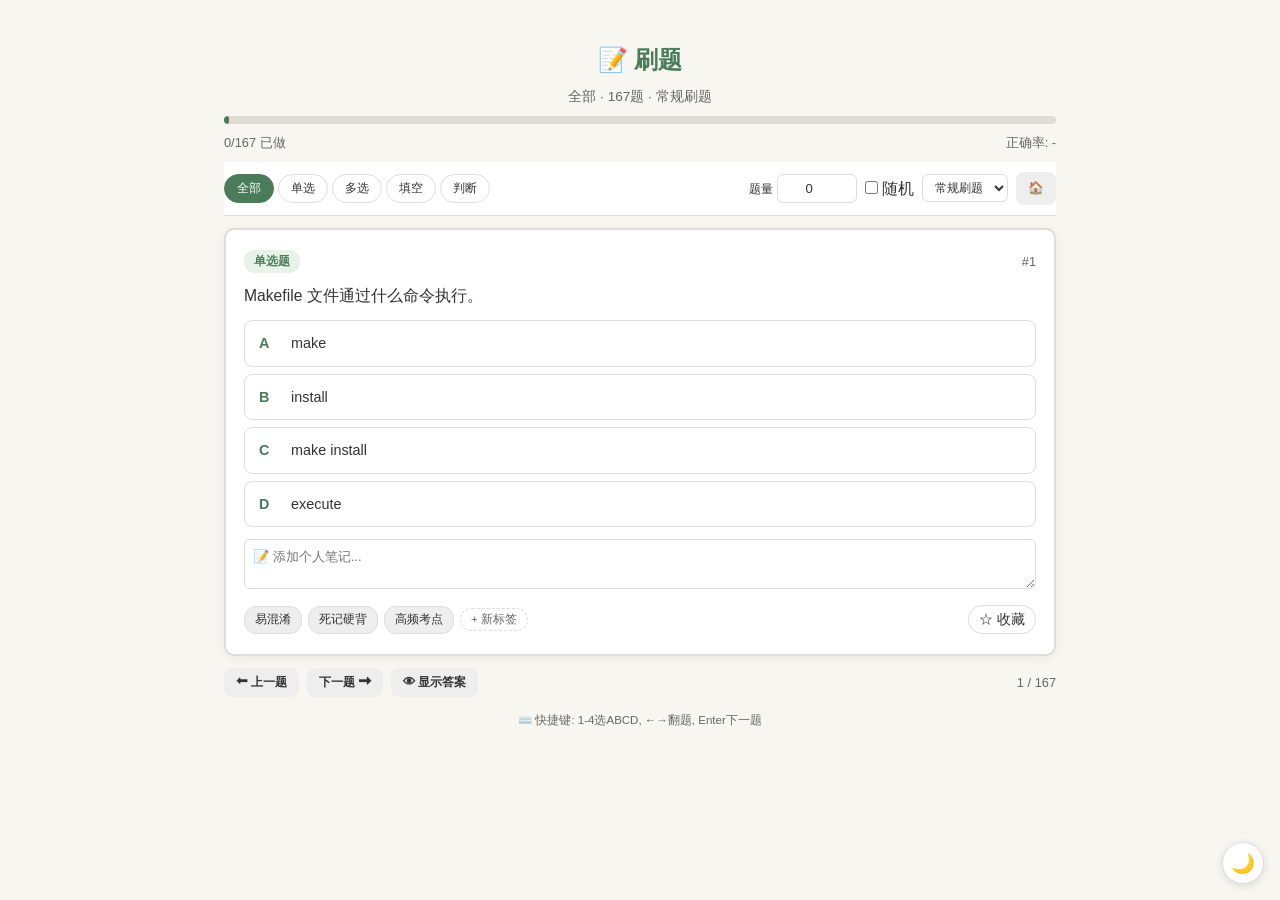
==== exam.html @ 5c4a4a1e "feat: 嵌入式应用开发刷题系统 - 167道题库全功能上线" ====
<!DOCTYPE html>
<html lang="zh-CN">
<head>
  <meta charset="UTF-8">
  <meta name="viewport" content="width=device-width, initial-scale=1.0">
  <title>刷题 - 嵌入式应用开发</title>
  <link rel="stylesheet" href="css/style.css">
</head>
<body>
  <div class="container">
    <header class="header" style="padding-bottom:8px;">
      <h1>📝 刷题</h1>
      <p class="subtitle" id="subtitle">加载中...</p>
    </header>
    <!-- 进度条 + 统计 -->
    <div class="progress-bar"><div class="fill" id="progFill" style="width:0%"></div></div>
    <div class="progress-text"><span id="progText">0/0</span><span id="progAcc">正确率: -</span></div>
    <!-- 工具栏 -->
    <div class="toolbar">
      <div class="filter-group" id="filterGroup">
        <button class="filter-btn active" data-type="all">全部</button>
        <button class="filter-btn" data-type="radio">单选</button>
        <button class="filter-btn" data-type="checkbox">多选</button>
        <button class="filter-btn" data-type="fill">填空</button>
        <button class="filter-btn" data-type="judge">判断</button>
      </div>
      <div class="tool-actions">
        <label style="font-size:.78rem;">题量 <input type="number" class="inline-input" id="customCount" value="0" min="0" max="167" onchange="setCustomCount()" title="0=全部"></label>
        <label class="toggle-label">
          <input type="checkbox" id="randomToggle" onchange="toggleRandom()"> 随机
        </label>
        <select id="modeSelect" onchange="switchMode(this.value)" style="padding:5px 8px;border:1px solid var(--border);border-radius:6px;background:var(--card);color:var(--text);font-size:.78rem;">
          <option value="normal">常规刷题</option>
          <option value="review">背题浏览</option>
          <option value="exam">模拟考试</option>
          <option value="wrong">错题训练</option>
        </select>
        <a href="index.html" class="btn btn-secondary btn-sm">🏠</a>
      </div>
    </div>
    <!-- 答题卡缩略图 -->
    <div class="sheet-grid" id="sheetGrid"></div>
    <!-- 题目卡片 -->
    <div class="q-card" id="qCard">
      <div class="q-header"><span class="q-badge" id="qBadge">单选题</span><span class="q-id" id="qId">#1</span></div>
      <div class="q-title" id="qTitle"></div>
      <div class="q-img-wrap"><img id="qImg" src="" alt="" style="display:none;"></div>
      <div id="qAnswerArea"></div>
      <!-- 解析区（常规/背题/错题模式） -->
      <div class="answer-box" id="answerBox" style="display:none;"></div>
      <!-- 笔记 + 标签 + 收藏 -->
      <div id="noteTagArea" style="display:none;">
        <div class="note-area"><textarea id="noteInput" placeholder="📝 添加个人笔记..." onblur="saveNote()"></textarea></div>
        <div class="tag-area" id="tagArea"></div>
      </div>
    </div>
    <!-- 导航 -->
    <div class="nav-row">
      <button class="btn btn-secondary btn-sm" onclick="prevQ()">⬅ 上一题</button>
      <button class="btn btn-secondary btn-sm" onclick="nextQ()">下一题 ➡</button>
      <button class="btn btn-secondary btn-sm" id="btnToggleAns" onclick="toggleAnswer()" style="display:none;">👁 显示答案</button>
      <button class="btn btn-danger btn-sm" id="btnFinishExam" onclick="finishExam()" style="display:none;">📊 交卷</button>
      <span class="nav-info" id="navInfo"></span>
    </div>
    <footer class="footer"><p>⌨️ 快捷键: 1-4选ABCD, ←→翻题, Enter下一题</p></footer>
  </div>
  <!-- 考试完成弹窗 -->
  <div class="modal-overlay" id="examResultModal" style="display:none;">
    <div class="modal-box"><h3>📊 考试完成</h3><p id="examResultText"></p><div class="modal-actions">
      <button class="btn btn-secondary btn-sm" onclick="closeExamResult()">关闭</button>
      <a href="report.html" class="btn btn-primary btn-sm" id="btnGoReport">查看详细报告</a></div></div>
  </div>
  <script src="js/question.js"></script>
  <script src="js/storage.js"></script>
  <script src="js/common.js"></script>
  <script src="js/hotkey.js"></script>
  <script src="js/darkmode.js"></script>
  <script>
    Storage.init(); DarkMode.init(); Hotkey.init();
    // === State ===
    let qIndex = 0, qList = [], filterType = 'all', randomMode = false;
    let currentMode = 'normal', showAnswer = false, examFinished = false;
    let examStartTime = 0, examResults = null;
    let userAnswers = {}; // 模拟考试临时答案
    // === URL Params ===
    (function() {
      const p = new URLSearchParams(location.search);
      if (p.get('type')) filterType = p.get('type');
      if (p.get('random') === '1') randomMode = true;
      if (p.get('mode')) currentMode = p.get('mode');
      document.getElementById('modeSelect').value = currentMode;
      document.getElementById('randomToggle').checked = randomMode;
      // 恢复筛选按钮
      document.querySelectorAll('.filter-btn').forEach(b => b.classList.toggle('active', b.dataset.type === filterType));
      // 恢复进度
      const saved = Storage.getProgress();
      if (saved.filterType === filterType && saved.mode === currentMode && saved.index !== undefined && saved.index < 167) {
        qIndex = saved.index;
      }
    })();
    function buildList() {
      let list = App.filterQuestions(filterType);
      if (randomMode) list = App.shuffle(list);
      const cnt = parseInt(document.getElementById('customCount').value) || 0;
      if (cnt > 0 && cnt < list.length) list = list.slice(0, cnt);
      qList = list;
      if (qIndex >= qList.length) qIndex = 0;
      if (currentMode === 'wrong') {
        const wids = Storage.getWrongList();
        qList = wids.map(id => questionList.find(q => q.id === id)).filter(Boolean);
        if (randomMode) qList = App.shuffle(qList);
        if (qList.length === 0) qList = [];
      }
    }
    // === Render ===
    function render() {
      if (qList.length === 0) {
        document.getElementById('qCard').innerHTML = '<div class="empty"><div class="empty-icon">📭</div><p>暂无题目</p></div>';
        return;
      }
      const q = qList[qIndex];
      document.getElementById('subtitle').textContent = App.getTypeName(filterType) + ' · ' + qList.length + '题 · ' + (currentMode === 'exam' ? '模拟考试' : currentMode === 'review' ? '背题浏览' : currentMode === 'wrong' ? '错题训练' : '常规刷题');
      document.getElementById('qBadge').textContent = App.getTypeName(q.type);
      document.getElementById('qId').textContent = '#' + q.id;
      document.getElementById('qTitle').textContent = q.title;
      App.setImageSrc(document.getElementById('qImg'), q.img);
      renderAnswerArea(q);
      renderAnswerBox(q);
      renderNoteTag(q);
      updateHighlight(q);
      document.getElementById('navInfo').textContent = (qIndex + 1) + ' / ' + qList.length;
      document.getElementById('progFill').style.width = ((qIndex + 1) / qList.length * 100) + '%';
      updateStats();
      renderSheet();
      // 保存进度
      Storage.saveProgress({ filterType, mode: currentMode, index: qIndex, random: randomMode });
      // 模式UI调整
      document.getElementById('btnToggleAns').style.display = currentMode === 'review' ? 'inline-block' : (currentMode === 'normal' || currentMode === 'wrong' ? 'inline-block' : 'none');
      document.getElementById('btnFinishExam').style.display = currentMode === 'exam' ? 'inline-block' : 'none';
      document.getElementById('noteTagArea').style.display = (currentMode === 'normal' || currentMode === 'review' || currentMode === 'wrong') ? 'block' : 'none';
      // 背题/错题模式默认显示答案
      if (currentMode === 'review') { showAnswer = true; document.getElementById('btnToggleAns').textContent = '🙈 隐藏答案'; }
      if (currentMode === 'exam') showAnswer = false;
      if (currentMode === 'wrong' && !showAnswer) document.getElementById('btnToggleAns').textContent = '👁 显示答案';
    }
    function renderAnswerArea(q) {
      const area = document.getElementById('qAnswerArea');
      const userAns = currentMode === 'exam' ? (userAnswers[q.id] || '') : (Storage.getAnswer(q.id) || '');
      area.innerHTML = '';
      switch (q.type) {
        case 'radio':
          let rHTML = '<ul class="options-list">';
          const rl = ['A','B','C','D'];
          q.options.forEach((o,i) => { rHTML += `<li class="opt-item${userAns===rl[i]?' selected':''}" data-opt="${rl[i]}" onclick="selOpt(this,'${rl[i]}')"><span class="opt-letter">${rl[i]}</span><span class="opt-text">${o}</span></li>`; });
          area.innerHTML = rHTML + '</ul>'; break;
        case 'checkbox':
          const sel = userAns ? userAns.split(',').map(s=>s.trim()) : [];
          let cHTML = '<ul class="options-list">';
          const cl = ['A','B','C','D'];
          q.options.forEach((o,i) => { cHTML += `<li class="opt-item${sel.includes(cl[i])?' selected':''}" data-opt="${cl[i]}" onclick="selChk(this,'${cl[i]}')"><span class="opt-letter">${cl[i]}</span><span class="opt-text">${o}</span></li>`; });
          area.innerHTML = cHTML + '</ul>'; break;
        case 'fill':
          area.innerHTML = `<div class="fill-area"><textarea id="fillInput" onblur="saveFill()" placeholder="请输入答案（多空用、或,分隔）">${userAns||''}</textarea><div class="fill-hint">💡 多空答案请用顿号（、）或逗号（,）分隔</div></div>`; break;
        case 'judge':
          area.innerHTML = `<div class="judge-actions">
            <button class="judge-btn${userAns==='A'?' sel-right':''}" onclick="selJudge('A')">✅ 对（A）</button>
            <button class="judge-btn${userAns==='B'?' sel-wrong':''}" onclick="selJudge('B')">❌ 错（B）</button></div>`; break;
      }
    }
    function renderAnswerBox(q) {
      const box = document.getElementById('answerBox');
      if (!showAnswer && currentMode !== 'review') { box.style.display = 'none'; return; }
      box.style.display = 'block';
      const userAns = currentMode === 'exam' ? (userAnswers[q.id] || '') : (Storage.getAnswer(q.id) || '');
      const correct = userAns ? Storage.checkCorrect(q.id, userAns) : false;
      box.innerHTML = `<span class="ref">✅ 参考答案：${App.formatAnswer(q)}</span>` +
        (userAns ? `<br><span class="user">你的答案：${userAns} ${correct ? '✅' : '❌'}</span>` : '<br><span class="user">未作答</span>');
    }
    function renderNoteTag(q) {
      document.getElementById('noteInput').value = q.note || '';
      const ta = document.getElementById('tagArea');
      const allTags = Storage.getTags();
      ta.innerHTML = '';
      allTags.forEach(t => {
        const active = q.tags && q.tags.includes(t);
        ta.innerHTML += `<span class="tag${active?' active':''}" onclick="toggleTag('${t.replace(/'/g,"\\'")}')">${t}</span>`;
      });
      ta.innerHTML += `<button class="tag-add-btn" onclick="addCustomTag()">+ 新标签</button>`;
      ta.innerHTML += `<button class="collect-btn${q.collect?' active':''}" onclick="toggleCollect()" style="margin-left:auto;">${q.collect?'⭐ 已收藏':'☆ 收藏'}</button>`;
    }
    function updateHighlight(q) {
      const card = document.getElementById('qCard');
      card.classList.remove('correct', 'wrong');
      if (!showAnswer && currentMode !== 'review') return;
      const userAns = currentMode === 'exam' ? (userAnswers[q.id] || '') : (Storage.getAnswer(q.id) || '');
      if (!userAns) return;
      const correct = Storage.checkCorrect(q.id, userAns);
      card.classList.add(correct ? 'correct' : 'wrong');
      // highlight options
      if (q.type === 'radio' || q.type === 'checkbox') {
        const refSet = new Set(q.answer.split(',').map(s=>s.trim().toUpperCase()).filter(Boolean));
        const userSet = new Set(userAns.split(',').map(s=>s.trim().toUpperCase()).filter(Boolean));
        document.querySelectorAll('.opt-item').forEach(el => {
          el.classList.remove('correct-opt', 'wrong-opt');
          const o = el.dataset.opt && el.dataset.opt.toUpperCase();
          if (refSet.has(o)) el.classList.add('correct-opt');
          if (userSet.has(o) && !refSet.has(o)) el.classList.add('wrong-opt');
        });
      }
    }
    function updateStats() {
      let done = 0, corr = 0, total = qList.length;
      qList.forEach(q => {
        const a = currentMode === 'exam' ? (userAnswers[q.id] || '') : Storage.getAnswer(q.id);
        if (a) { done++; if (Storage.checkCorrect(q.id, a)) corr++; }
      });
      document.getElementById('progText').textContent = done + '/' + total + ' 已做';
      document.getElementById('progAcc').textContent = '正确率: ' + (done > 0 ? ((corr/done)*100).toFixed(1)+'%' : '-');
    }
    function renderSheet() {
      const grid = document.getElementById('sheetGrid');
      if (qList.length > 100) { grid.style.display = 'none'; return; }
      grid.style.display = 'flex';
      grid.innerHTML = '';
      qList.forEach((q, i) => {
        let cls = 'sheet-item';
        const a = currentMode === 'exam' ? (userAnswers[q.id] || '') : Storage.getAnswer(q.id);
        if (a) cls += Storage.checkCorrect(q.id, a) ? ' done-correct' : ' done-wrong';
        if (i === qIndex) cls += ' current';
        grid.innerHTML += `<div class="${cls}" onclick="jumpTo(${i})">${i+1}</div>`;
      });
    }
    // === Actions ===
    function saveAnswerLocal(val) {
      const q = qList[qIndex];
      if (currentMode === 'exam') {
        userAnswers[q.id] = val;
      } else {
        const correct = Storage.submitAnswer(q.id, val);
        if (currentMode === 'normal' && correct) showAnswer = true;
        if (currentMode === 'normal') showAnswer = true;
        if (currentMode === 'wrong') showAnswer = true;
      }
      if (showAnswer || currentMode === 'review' || currentMode === 'wrong') render();
      else { updateStats(); renderSheet(); }
    }
    window.selOpt = function(el, opt) {
      document.querySelectorAll('.opt-item').forEach(e => e.classList.remove('selected'));
      el.classList.add('selected');
      saveAnswerLocal(opt);
    };
    window.selChk = function(el, opt) {
      el.classList.toggle('selected');
      const sels = [];
      document.querySelectorAll('.opt-item.selected').forEach(e => sels.push(e.dataset.opt));
      saveAnswerLocal(sels.join(','));
    };
    window.saveFill = function() {
      const v = document.getElementById('fillInput').value.trim();
      if (v) saveAnswerLocal(v);
    };
    window.selJudge = function(opt) { saveAnswerLocal(opt); };
    window.prevQ = function() { if (qIndex > 0) { qIndex--; render(); } };
    window.nextQ = function() { if (qIndex < qList.length - 1) { qIndex++; render(); } };
    window.jumpTo = function(i) { qIndex = i; render(); };
    window.toggleAnswer = function() {
      showAnswer = !showAnswer;
      document.getElementById('btnToggleAns').textContent = showAnswer ? '🙈 隐藏答案' : '👁 显示答案';
      render();
    };
    window.saveNote = function() {
      const q = qList[qIndex];
      const v = document.getElementById('noteInput').value.trim();
      q.note = v;
    };
    window.toggleTag = function(tag) {
      const q = qList[qIndex];
      if (!q.tags) q.tags = [];
      const idx = q.tags.indexOf(tag);
      if (idx >= 0) q.tags.splice(idx, 1);
      else q.tags.push(tag);
      renderNoteTag(q);
    };
    window.addCustomTag = function() {
      const tag = prompt('输入新标签名称：');
      if (tag && tag.trim()) { Storage.addTag(tag.trim()); render(); }
    };
    window.toggleCollect = function() {
      const q = qList[qIndex];
      q.collect = !q.collect;
      renderNoteTag(q);
    };
    // === Mode switch ===
    window.switchMode = function(m) {
      currentMode = m;
      showAnswer = (m === 'review');
      userAnswers = {};
      examFinished = false;
      document.getElementById('btnToggleAns').textContent = '👁 显示答案';
      buildList();
      if (m === 'exam') { examStartTime = Date.now(); }
      render();
    };
    window.toggleRandom = function() {
      randomMode = document.getElementById('randomToggle').checked;
      buildList(); render();
    };
    window.setCustomCount = function() { buildList(); render(); };
    // === Filter ===
    document.querySelectorAll('.filter-btn').forEach(btn => {
      btn.addEventListener('click', function() {
        filterType = this.dataset.type;
        document.querySelectorAll('.filter-btn').forEach(b => b.classList.remove('active'));
        this.classList.add('active');
        buildList(); render();
      });
    });
    // === Exam finish ===
    window.finishExam = function() {
      if (!confirm('确定交卷吗？交卷后将无法修改答案。')) return;
      examFinished = true;
      const elapsed = Math.round((Date.now() - examStartTime) / 1000);
      let total = qList.length, correct = 0, wrong = 0;
      qList.forEach(q => {
        const ua = userAnswers[q.id] || '';
        if (Storage.checkCorrect(q.id, ua)) { correct++; Storage.submitAnswer(q.id, ua); }
        else { wrong++; if (ua) Storage.submitAnswer(q.id, ua); }
      });
      const acc = total > 0 ? ((correct/total)*100).toFixed(1) : '0';
      Storage.addSessionStat(acc);
      // 存储报告数据
      const reportData = { total, correct, wrong, accuracy: acc, elapsed, date: new Date().toISOString(), qIds: qList.map(q => q.id), answers: userAnswers, mode: 'exam', filterType };
      localStorage.setItem('eq_last_report', JSON.stringify(reportData));
      document.getElementById('examResultText').innerHTML = `总题数：${total}<br>正确：${correct} | 错误：${wrong}<br>正确率：${acc}%<br>耗时：${Math.floor(elapsed/60)}分${elapsed%60}秒`;
      document.getElementById('examResultModal').style.display = 'flex';
    };
    window.closeExamResult = function() { document.getElementById('examResultModal').style.display = 'none'; };
    // === Hotkey ===
    Hotkey.registerExam({
      selectOption(opt) {
        const q = qList[qIndex];
        if (q.type === 'radio') { document.querySelectorAll('.opt-item').forEach(e => e.classList.remove('selected')); const el = document.querySelector(`.opt-item[data-opt="${opt}"]`); if (el) { el.classList.add('selected'); saveAnswerLocal(opt); } }
        else if (q.type === 'checkbox') { const el = document.querySelector(`.opt-item[data-opt="${opt}"]`); if (el) { el.classList.toggle('selected'); const sels = []; document.querySelectorAll('.opt-item.selected').forEach(e => sels.push(e.dataset.opt)); saveAnswerLocal(sels.join(',')); } }
        else if (q.type === 'judge') saveAnswerLocal(opt);
      },
      prev() { window.prevQ(); },
      next() { window.nextQ(); }
    });
    // === Init ===
    buildList();
    if (currentMode === 'exam') examStartTime = Date.now();
    if (currentMode === 'review') showAnswer = true;
    render();
  </script>
</body>
</html>
---- css/style.css ----
/* ============================================
   嵌入式应用开发刷题系统 - 完整样式表
   浅色主题 + 深色主题 + 响应式
   ============================================ */
:root {
  --bg: #f8f6f1; --card: #ffffff; --text: #333333; --text2: #666666;
  --primary: #4a7c59; --primary-light: #e8f2e9; --primary-dark: #3a6647;
  --success: #2d6a4f; --success-bg: #d8f3dc; --success-border: #95d5b2;
  --danger: #c1292e; --danger-bg: #ffe5e5; --danger-border: #f5a3a3;
  --warn: #e09f3e; --warn-bg: #fff3cd; --border: #ddd; --shadow: 0 2px 12px rgba(0,0,0,0.06);
  --radius: 10px; --font: 'Segoe UI','PingFang SC','Microsoft YaHei',sans-serif;
  --mono: 'Cascadia Code','Consolas',monospace; --max-w: 860px;
  --toolbar-bg: #fff; --btn-bg: #eee; --btn-hover: #ddd;
}
body.dark {
  --bg: #1a1a2e; --card: #252547; --text: #e0e0e0; --text2: #999;
  --primary: #6abf8a; --primary-light: #1e3a2f; --primary-dark: #5aaf7a;
  --success: #52b788; --success-bg: #1b3a2b; --success-border: #2d6a4f;
  --danger: #f87171; --danger-bg: #3b1e1e; --danger-border: #7f1d1d;
  --warn: #fbbf24; --warn-bg: #3b2e0a; --border: #3a3a5c; --shadow: 0 2px 12px rgba(0,0,0,0.3);
  --toolbar-bg: #252547; --btn-bg: #333355; --btn-hover: #444466;
}
*,*::before,*::after{box-sizing:border-box;margin:0;padding:0}
html{font-size:16px;scroll-behavior:smooth}
body{font-family:var(--font);background:var(--bg);color:var(--text);line-height:1.7;min-height:100vh;transition:background .3s,color .3s}
.container{max-width:var(--max-w);margin:0 auto;padding:16px 14px 40px}
.header{text-align:center;padding:24px 12px 16px}
.header h1{font-size:1.5rem;font-weight:700;color:var(--primary);margin-bottom:4px}
.subtitle{font-size:.85rem;color:var(--text2)}
.card{background:var(--card);border:1px solid var(--border);border-radius:var(--radius);box-shadow:var(--shadow);padding:20px 18px;margin-bottom:14px;transition:background .3s,border-color .3s}
.card h2,.card h3{font-size:1.05rem;margin-bottom:10px;color:var(--primary);border-left:3px solid var(--primary);padding-left:10px}
.btn{display:inline-block;padding:9px 18px;border:none;border-radius:8px;font-size:.88rem;font-weight:600;cursor:pointer;text-decoration:none;text-align:center;transition:all .15s;font-family:var(--font)}
.btn-primary{background:var(--primary);color:#fff}.btn-primary:hover{opacity:.85}
.btn-secondary{background:var(--btn-bg);color:var(--text)}.btn-secondary:hover{background:var(--btn-hover)}
.btn-danger{background:var(--danger);color:#fff}.btn-danger:hover{opacity:.85}
.btn-success{background:var(--success);color:#fff}.btn-success:hover{opacity:.85}
.btn-sm{padding:6px 12px;font-size:.78rem}.btn-block{display:block;width:100%}
.btn-group{display:flex;flex-wrap:wrap;gap:8px}
/* Stats grid */
.stat-grid{display:grid;grid-template-columns:repeat(auto-fit,minmax(90px,1fr));gap:10px;margin-bottom:12px}
.stat-item{text-align:center;padding:12px 6px;background:var(--primary-light);border-radius:var(--radius)}
.stat-num{font-size:1.4rem;font-weight:700;color:var(--primary)}
.stat-label{font-size:.72rem;color:var(--text2);margin-top:2px}
/* Type cards */
.type-grid{display:grid;grid-template-columns:repeat(auto-fit,minmax(130px,1fr));gap:10px}
.type-card{display:block;background:var(--card);border:1px solid var(--border);border-radius:var(--radius);padding:16px 12px;text-align:center;text-decoration:none;color:var(--text);transition:transform .15s,box-shadow .15s}
.type-card:hover{transform:translateY(-2px);box-shadow:0 4px 16px rgba(0,0,0,.1)}
.type-icon{font-size:1.8rem;margin-bottom:4px}
.type-name{font-weight:600;font-size:.9rem}.type-count{font-size:.72rem;color:var(--text2)}
.type-progress{height:5px;background:#e0dcd3;border-radius:3px;overflow:hidden;margin-top:6px}
.type-progress .fill-bar{height:100%;background:var(--primary);border-radius:3px;transition:width .3s}
/* Toolbar */
.toolbar{display:flex;flex-wrap:wrap;gap:8px;align-items:center;padding:10px 0;border-bottom:1px solid var(--border);margin-bottom:12px;background:var(--toolbar-bg);position:sticky;top:0;z-index:100}
.filter-group{display:flex;gap:4px;flex-wrap:wrap}
.filter-btn{padding:5px 12px;border:1px solid var(--border);border-radius:18px;background:var(--card);font-size:.78rem;cursor:pointer;white-space:nowrap;color:var(--text);transition:all .15s}
.filter-btn.active{background:var(--primary);color:#fff;border-color:var(--primary)}
.tool-actions{margin-left:auto;display:flex;gap:8px;align-items:center;flex-wrap:wrap}
/* Progress bar */
.progress-bar{width:100%;height:8px;background:#e0dcd3;border-radius:4px;overflow:hidden;margin-bottom:8px}
.progress-bar .fill{height:100%;background:var(--primary);border-radius:4px;transition:width .3s}
.progress-text{font-size:.8rem;color:var(--text2);margin-bottom:8px;display:flex;justify-content:space-between}
/* Question card */
.q-card{background:var(--card);border:2px solid var(--border);border-radius:var(--radius);box-shadow:var(--shadow);padding:20px 18px;margin-bottom:12px;min-height:180px;transition:border-color .2s}
.q-card.correct{border-color:var(--success);background:var(--success-bg)}
.q-card.wrong{border-color:var(--danger);background:var(--danger-bg)}
.q-header{display:flex;justify-content:space-between;align-items:center;margin-bottom:10px}
.q-badge{font-size:.72rem;background:var(--primary-light);color:var(--primary);padding:2px 10px;border-radius:10px;font-weight:600}
.q-id{font-size:.8rem;color:var(--text2)}
.q-title{font-size:.98rem;font-weight:500;margin-bottom:10px;line-height:1.7;word-break:break-word}
.q-img-wrap{text-align:center;margin-bottom:10px}
.q-img-wrap img{max-width:100%;max-height:350px;border-radius:6px;border:1px solid var(--border)}
/* Options */
.options-list{list-style:none;display:flex;flex-direction:column;gap:7px;margin-bottom:12px}
.opt-item{display:flex;align-items:flex-start;gap:10px;padding:10px 14px;border:1px solid var(--border);border-radius:8px;cursor:pointer;transition:all .15s;background:var(--card)}
.opt-item:hover{background:var(--btn-bg)}
.opt-item.selected{background:var(--primary-light);border-color:var(--primary)}
.opt-item.correct-opt{background:var(--success-bg);border-color:var(--success)}
.opt-item.wrong-opt{background:var(--danger-bg);border-color:var(--danger)}
.opt-letter{font-weight:700;min-width:22px;color:var(--primary);font-size:.9rem}
.opt-text{flex:1;word-break:break-word;font-size:.9rem}
/* Fill */
.fill-area textarea{width:100%;min-height:72px;padding:10px;border:1px solid var(--border);border-radius:8px;font-family:var(--font);font-size:.9rem;resize:vertical;background:var(--card);color:var(--text)}
.fill-area textarea:focus{outline:none;border-color:var(--primary)}
.fill-hint{font-size:.72rem;color:var(--text2);margin-top:3px}
/* Judge */
.judge-actions{display:flex;gap:10px;margin-bottom:12px}
.judge-btn{flex:1;padding:11px;border:2px solid var(--border);border-radius:8px;font-size:.95rem;font-weight:600;cursor:pointer;background:var(--card);color:var(--text);transition:all .15s}
.judge-btn:hover{background:var(--btn-bg)}
.judge-btn.sel-right{border-color:var(--success);background:var(--success-bg);color:var(--success)}
.judge-btn.sel-wrong{border-color:var(--danger);background:var(--danger-bg);color:var(--danger)}
/* Answer reveal */
.answer-box{margin-top:10px;padding:12px 14px;background:var(--primary-light);border-radius:8px;border-left:3px solid var(--primary);font-size:.85rem}
.answer-box .ref{font-weight:600;color:var(--primary)}
.answer-box .user{color:var(--text2)}
/* Note & Tags */
.note-area{margin-top:10px}
.note-area textarea{width:100%;min-height:50px;padding:8px;border:1px solid var(--border);border-radius:6px;font-size:.82rem;resize:vertical;background:var(--card);color:var(--text);font-family:var(--font)}
.note-area textarea:focus{outline:none;border-color:var(--primary)}
.tag-area{display:flex;flex-wrap:wrap;gap:6px;margin-top:8px;align-items:center}
.tag{display:inline-block;padding:3px 10px;border-radius:12px;font-size:.72rem;cursor:pointer;border:1px solid var(--border);background:var(--btn-bg);color:var(--text);transition:all .15s}
.tag.active{background:var(--primary);color:#fff;border-color:var(--primary)}
.tag-add-btn{padding:3px 10px;font-size:.72rem;border:1px dashed var(--border);border-radius:12px;cursor:pointer;background:none;color:var(--text2)}
.collect-btn{font-size:.88rem;cursor:pointer;padding:4px 10px;border:1px solid var(--border);border-radius:14px;background:var(--card);color:var(--text);transition:all .15s}
.collect-btn.active{background:var(--warn-bg);border-color:var(--warn);color:var(--warn)}
/* Answer sheet grid */
.sheet-grid{display:flex;flex-wrap:wrap;gap:4px;margin-bottom:10px}
.sheet-item{width:32px;height:32px;display:flex;align-items:center;justify-content:center;border-radius:6px;font-size:.7rem;font-weight:600;cursor:pointer;border:1px solid var(--border);transition:all .15s;color:var(--text);background:var(--card)}
.sheet-item:hover{transform:scale(1.1)}
.sheet-item.done-correct{background:var(--success-bg);border-color:var(--success);color:var(--success)}
.sheet-item.done-wrong{background:var(--danger-bg);border-color:var(--danger);color:var(--danger)}
.sheet-item.current{border-width:2px;border-color:var(--primary);box-shadow:0 0 0 2px var(--primary-light)}
/* Modal */
.modal-overlay{position:fixed;top:0;left:0;right:0;bottom:0;background:rgba(0,0,0,.4);z-index:999;display:flex;align-items:center;justify-content:center}
.modal-box{background:var(--card);border-radius:var(--radius);padding:24px;max-width:420px;width:90%;box-shadow:0 8px 30px rgba(0,0,0,.2);color:var(--text)}
.modal-box h3{margin-bottom:12px;border:none;padding:0;font-size:1.1rem}
.modal-box p{margin-bottom:14px;font-size:.88rem;color:var(--text2)}
.modal-actions{display:flex;gap:10px;justify-content:flex-end}
/* Toggle switch */
.toggle-sw{position:relative;display:inline-block;width:44px;height:24px}
.toggle-sw input{opacity:0;width:0;height:0}
.toggle-slider{position:absolute;cursor:pointer;top:0;left:0;right:0;bottom:0;background:#ccc;border-radius:24px;transition:.3s}
.toggle-slider:before{content:"";position:absolute;height:18px;width:18px;left:3px;bottom:3px;background:#fff;border-radius:50%;transition:.3s}
input:checked+.toggle-slider{background:var(--primary)}
input:checked+.toggle-slider:before{transform:translateX(20px)}
/* Nav buttons */
.nav-row{display:flex;gap:8px;flex-wrap:wrap;align-items:center;margin-top:8px}
.nav-info{margin-left:auto;font-size:.8rem;color:var(--text2)}
/* Chart */
.chart-wrap{position:relative;width:160px;height:160px;margin:0 auto 12px}
.chart-wrap canvas{width:100%;height:100%}
/* Trend chart */
.trend-chart{width:100%;height:180px;border:1px solid var(--border);border-radius:8px;margin-top:8px}
/* Wrong list */
.wrong-list{list-style:none}
.wrong-item{display:flex;align-items:center;gap:8px;padding:10px 12px;border-bottom:1px solid var(--border);cursor:pointer;transition:background .15s;flex-wrap:wrap}
.wrong-item:hover{background:var(--btn-bg)}
.wrong-item .wi-id{font-weight:700;font-size:.85rem;min-width:36px;color:var(--primary)}
.wrong-item .wi-badge{font-size:.68rem;padding:1px 8px;border-radius:10px;white-space:nowrap}
.wrong-item .wi-badge.wrong-num{background:var(--danger-bg);color:var(--danger)}
.wrong-item .wi-title{flex:1;font-size:.82rem;overflow:hidden;text-overflow:ellipsis;white-space:nowrap;min-width:0}
.wrong-item .wi-stats{font-size:.7rem;color:var(--text2);white-space:nowrap}
/* Sort controls */
.sort-ctrl{display:flex;gap:6px;align-items:center;font-size:.78rem}
.sort-ctrl select{padding:4px 8px;border:1px solid var(--border);border-radius:6px;background:var(--card);color:var(--text);font-size:.78rem}
/* Setting panel */
.setting-row{display:flex;justify-content:space-between;align-items:center;padding:10px 0;border-bottom:1px solid var(--border);flex-wrap:wrap;gap:6px}
.setting-row label{font-size:.88rem;font-weight:500}
.setting-row .desc{font-size:.72rem;color:var(--text2);width:100%}
.setting-row input[type=range]{width:120px}
.setting-row input[type=number]{width:70px;padding:4px 8px;border:1px solid var(--border);border-radius:6px;text-align:center;background:var(--card);color:var(--text);font-size:.82rem}
/* Badge */
.badge{display:inline-block;padding:2px 8px;border-radius:10px;font-size:.68rem;font-weight:600}
.badge-primary{background:var(--primary-light);color:var(--primary)}
.badge-danger{background:var(--danger-bg);color:var(--danger)}
.badge-success{background:var(--success-bg);color:var(--success)}
.badge-warn{background:var(--warn-bg);color:var(--warn)}
/* Empty */
.empty{text-align:center;padding:36px 12px;color:var(--text2)}
.empty-icon{font-size:2.5rem;margin-bottom:8px}
/* Footer */
.footer{text-align:center;padding:14px;font-size:.72rem;color:var(--text2)}
/* Utility */
.text-center{text-align:center}.mt-8{margin-top:8px}.mt-12{margin-top:12px}.mb-8{margin-bottom:8px}.mb-12{margin-bottom:12px}.flex-wrap{display:flex;flex-wrap:wrap;gap:8px;align-items:center}
/* Report */
.report-hero{text-align:center;padding:16px 0}
.score-circle{width:140px;height:140px;margin:0 auto 12px;position:relative}
.score-circle canvas{width:100%;height:100%}
.score-value{position:absolute;top:50%;left:50%;transform:translate(-50%,-50%);font-size:2rem;font-weight:700;color:var(--primary)}
.report-stats{display:grid;grid-template-columns:repeat(auto-fit,minmax(80px,1fr));gap:8px;text-align:center;margin-top:12px}
/* Inline inputs */
.inline-input{padding:6px 10px;border:1px solid var(--border);border-radius:6px;font-size:.82rem;background:var(--card);color:var(--text);width:80px;text-align:center}
.inline-input:focus{outline:none;border-color:var(--primary)}
/* Responsive */
@media(max-width:600px){
  .container{padding:10px 8px 30px}
  .header h1{font-size:1.25rem}
  .card{padding:14px 10px}
  .q-card{padding:14px 10px}
  .stat-grid{grid-template-columns:repeat(3,1fr);gap:6px}
  .type-grid{grid-template-columns:1fr 1fr;gap:8px}
  .toolbar{flex-direction:column;align-items:flex-start}
  .tool-actions{margin-left:0}
  .sheet-item{width:28px;height:28px;font-size:.65rem}
  .opt-item{padding:8px 10px}
  .q-title{font-size:.9rem}
}
@media(max-width:380px){
  .stat-grid{grid-template-columns:repeat(3,1fr)}
  .type-grid{grid-template-columns:1fr}
  .filter-btn{padding:4px 8px;font-size:.7rem}
}
/* ===== Dark mode toggle button ===== */
.dark-toggle{position:fixed;bottom:16px;right:16px;width:42px;height:42px;border-radius:50%;background:var(--card);border:1px solid var(--border);font-size:1.2rem;cursor:pointer;z-index:200;box-shadow:0 2px 8px rgba(0,0,0,.12);display:flex;align-items:center;justify-content:center;transition:all .3s}
.dark-toggle:hover{transform:scale(1.1)}
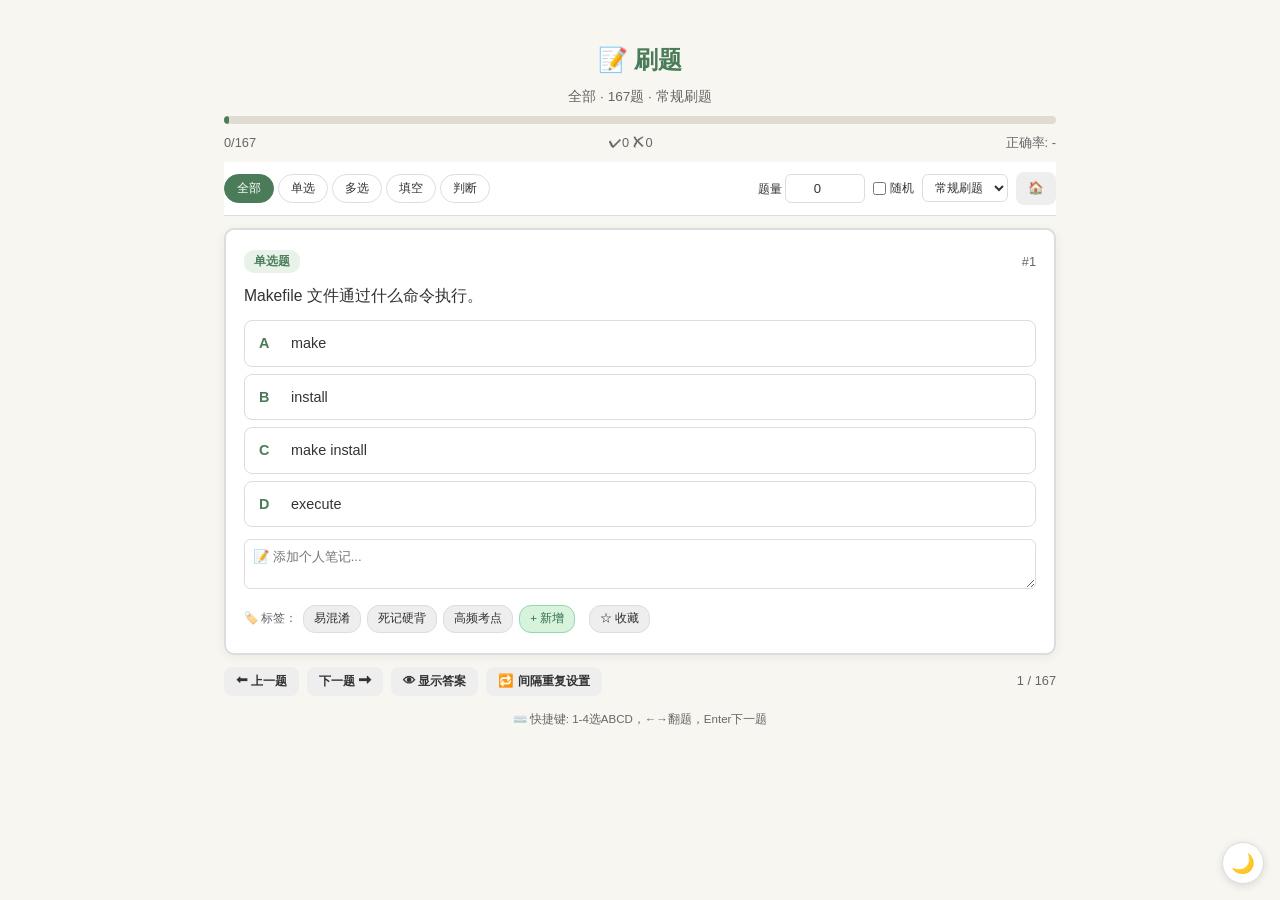
==== commit 0ba3b940: "自定义修改更新" ====
--- a/exam.html
+++ b/exam.html
@@ -12,9 +12,15 @@
       <h1>📝 刷题</h1>
       <p class="subtitle" id="subtitle">加载中...</p>
     </header>
-    <!-- 进度条 + 统计 -->
+
+    <!-- 进度条 + 实时统计 -->
     <div class="progress-bar"><div class="fill" id="progFill" style="width:0%"></div></div>
-    <div class="progress-text"><span id="progText">0/0</span><span id="progAcc">正确率: -</span></div>
+    <div class="progress-text">
+      <span id="progText">0/0</span>
+      <span id="progDetail">✔0 ✘0</span>
+      <span id="progAcc">正确率: -</span>
+    </div>
+
     <!-- 工具栏 -->
     <div class="toolbar">
       <div class="filter-group" id="filterGroup">
@@ -25,11 +31,15 @@
         <button class="filter-btn" data-type="judge">判断</button>
       </div>
       <div class="tool-actions">
-        <label style="font-size:.78rem;">题量 <input type="number" class="inline-input" id="customCount" value="0" min="0" max="167" onchange="setCustomCount()" title="0=全部"></label>
+        <label style="font-size:.78rem;">题量
+          <input type="number" class="inline-input" id="customCount" value="0" min="0" max="167"
+                 onchange="setCustomCount()" title="0=全部">
+        </label>
         <label class="toggle-label">
           <input type="checkbox" id="randomToggle" onchange="toggleRandom()"> 随机
         </label>
-        <select id="modeSelect" onchange="switchMode(this.value)" style="padding:5px 8px;border:1px solid var(--border);border-radius:6px;background:var(--card);color:var(--text);font-size:.78rem;">
+        <select id="modeSelect" onchange="switchMode(this.value)"
+                style="padding:5px 8px;border:1px solid var(--border);border-radius:6px;background:var(--card);color:var(--text);font-size:.78rem;">
           <option value="normal">常规刷题</option>
           <option value="review">背题浏览</option>
           <option value="exam">模拟考试</option>
@@ -38,51 +48,106 @@
         <a href="index.html" class="btn btn-secondary btn-sm">🏠</a>
       </div>
     </div>
+
     <!-- 答题卡缩略图 -->
     <div class="sheet-grid" id="sheetGrid"></div>
+
     <!-- 题目卡片 -->
     <div class="q-card" id="qCard">
-      <div class="q-header"><span class="q-badge" id="qBadge">单选题</span><span class="q-id" id="qId">#1</span></div>
+      <div class="q-header">
+        <span class="q-badge" id="qBadge">单选题</span>
+        <span class="q-id" id="qId">#1</span>
+      </div>
       <div class="q-title" id="qTitle"></div>
-      <div class="q-img-wrap"><img id="qImg" src="" alt="" style="display:none;"></div>
+      <div class="q-img-wrap">
+        <img id="qImg" src="" alt="" style="display:none;">
+      </div>
       <div id="qAnswerArea"></div>
-      <!-- 解析区（常规/背题/错题模式） -->
+      <!-- 解析区（常规/背题/错题模式显示，考试模式隐藏） -->
       <div class="answer-box" id="answerBox" style="display:none;"></div>
       <!-- 笔记 + 标签 + 收藏 -->
       <div id="noteTagArea" style="display:none;">
-        <div class="note-area"><textarea id="noteInput" placeholder="📝 添加个人笔记..." onblur="saveNote()"></textarea></div>
+        <div class="note-area">
+          <textarea id="noteInput" placeholder="📝 添加个人笔记..." onblur="saveNote()"></textarea>
+        </div>
         <div class="tag-area" id="tagArea"></div>
       </div>
     </div>
-    <!-- 导航 -->
+
+    <!-- 导航按钮 -->
     <div class="nav-row">
       <button class="btn btn-secondary btn-sm" onclick="prevQ()">⬅ 上一题</button>
       <button class="btn btn-secondary btn-sm" onclick="nextQ()">下一题 ➡</button>
       <button class="btn btn-secondary btn-sm" id="btnToggleAns" onclick="toggleAnswer()" style="display:none;">👁 显示答案</button>
       <button class="btn btn-danger btn-sm" id="btnFinishExam" onclick="finishExam()" style="display:none;">📊 交卷</button>
+      <button class="btn btn-secondary btn-sm" id="btnSpacedOpts" onclick="toggleSpacedOpts()" style="display:none;">🔁 间隔重复设置</button>
       <span class="nav-info" id="navInfo"></span>
     </div>
-    <footer class="footer"><p>⌨️ 快捷键: 1-4选ABCD, ←→翻题, Enter下一题</p></footer>
+
+    <!-- 间隔重复配置面板 -->
+    <div class="card" id="spacedPanel" style="display:none;margin-top:10px;">
+      <h3>🔁 间隔重复配置</h3>
+      <div class="flex-wrap">
+        <label style="font-size:.78rem;">复习强度 (1~10):
+          <input type="number" class="inline-input" id="spIntensity" value="3" min="1" max="10"
+                 onchange="updateSpConfig()" style="width:50px;">
+        </label>
+        <label style="font-size:.78rem;">错题正确率阈值 ≤
+          <input type="number" class="inline-input" id="spThreshold" value="50" min="0" max="100"
+                 onchange="updateSpConfig()" style="width:50px;"> %
+        </label>
+        <label style="font-size:.78rem;">插入模式:
+          <select id="spInsertMode" onchange="updateSpConfig()"
+                  style="padding:4px 8px;border:1px solid var(--border);border-radius:6px;font-size:.78rem;background:var(--card);color:var(--text);">
+            <option value="replace">替换模式（总量不变）</option>
+            <option value="append">追加模式（总量增加）</option>
+          </select>
+        </label>
+        <label style="font-size:.78rem;"><input type="checkbox" id="spEnabled" onchange="updateSpConfig()">
+          启用间隔重复</label>
+      </div>
+    </div>
+
+    <footer class="footer"><p>⌨️ 快捷键: 1-4选ABCD，←→翻题，Enter下一题</p></footer>
   </div>
+
   <!-- 考试完成弹窗 -->
   <div class="modal-overlay" id="examResultModal" style="display:none;">
-    <div class="modal-box"><h3>📊 考试完成</h3><p id="examResultText"></p><div class="modal-actions">
-      <button class="btn btn-secondary btn-sm" onclick="closeExamResult()">关闭</button>
-      <a href="report.html" class="btn btn-primary btn-sm" id="btnGoReport">查看详细报告</a></div></div>
+    <div class="modal-box">
+      <h3>📊 考试完成</h3>
+      <p id="examResultText"></p>
+      <div class="modal-actions">
+        <button class="btn btn-secondary btn-sm" onclick="closeExamResult()">关闭</button>
+        <a href="report.html" class="btn btn-primary btn-sm" id="btnGoReport">查看详细报告</a>
+      </div>
+    </div>
   </div>
+
   <script src="js/question.js"></script>
   <script src="js/storage.js"></script>
   <script src="js/common.js"></script>
   <script src="js/hotkey.js"></script>
   <script src="js/darkmode.js"></script>
   <script>
-    Storage.init(); DarkMode.init(); Hotkey.init();
-    // === State ===
-    let qIndex = 0, qList = [], filterType = 'all', randomMode = false;
-    let currentMode = 'normal', showAnswer = false, examFinished = false;
-    let examStartTime = 0, examResults = null;
-    let userAnswers = {}; // 模拟考试临时答案
-    // === URL Params ===
+    Storage.init();
+    DarkMode.init();
+    Hotkey.init();
+
+    /* ========== 全局状态 ========== */
+    let qIndex = 0;
+    let qList = [];
+    let filterType = 'all';
+    let randomMode = false;
+    let currentMode = 'normal';          // normal | review | exam | wrong
+    let showAnswer = false;              // 当前题是否展示答案面板
+    let examFinished = false;
+    let examStartTime = 0;
+    let examUserAnswers = {};            // 考试模式临时答案 { id: answer }
+    let currentOptMapping = null;        // 当前题目选项映射
+    let autoJumpTimer = null;            // 自动跳转定时器
+    let sessionStats = { done: 0, correct: 0, wrong: 0 }; // 本次练习统计
+
+    /* ========== URL 参数恢复 ========== */
     (function() {
       const p = new URLSearchParams(location.search);
       if (p.get('type')) filterType = p.get('type');
@@ -90,133 +155,318 @@
       if (p.get('mode')) currentMode = p.get('mode');
       document.getElementById('modeSelect').value = currentMode;
       document.getElementById('randomToggle').checked = randomMode;
-      // 恢复筛选按钮
-      document.querySelectorAll('.filter-btn').forEach(b => b.classList.toggle('active', b.dataset.type === filterType));
-      // 恢复进度
-      const saved = Storage.getProgress();
-      if (saved.filterType === filterType && saved.mode === currentMode && saved.index !== undefined && saved.index < 167) {
-        qIndex = saved.index;
+      // 恢复筛选 UI
+      document.querySelectorAll('.filter-btn').forEach(b =>
+        b.classList.toggle('active', b.dataset.type === filterType)
+      );
+
+      // v2.0: 同步间隔重复配置面板
+      const pref = Storage.getPref();
+      document.getElementById('spIntensity').value = pref.spacedIntensity || 3;
+      document.getElementById('spThreshold').value = pref.wrongThreshold !== undefined ? pref.wrongThreshold : 50;
+      document.getElementById('spInsertMode').value = pref.insertMode || 'append';
+      document.getElementById('spEnabled').checked = pref.spacedEnabled || false;
+
+      // 恢复上次进度
+      const prog = Storage.getProgress();
+      if (prog.filterType === filterType && prog.mode === currentMode && prog.index !== undefined && prog.index < 167) {
+        qIndex = prog.index;
       }
     })();
+
+    /* ========== 题目列表构建 ========== */
     function buildList() {
       let list = App.filterQuestions(filterType);
+      const actualType = filterType === 'all' ? null : filterType;
+
       if (randomMode) list = App.shuffle(list);
+
+      // 自定义题量限制
       const cnt = parseInt(document.getElementById('customCount').value) || 0;
       if (cnt > 0 && cnt < list.length) list = list.slice(0, cnt);
+
+      // 错题训练模式：仅用错题
+      if (currentMode === 'wrong') {
+        const wids = Storage.getWrongList().filter(id => {
+          const q = questionList.find(qq => qq.id === id);
+          return q && (filterType === 'all' || q.type === filterType);
+        });
+        list = wids.map(id => questionList.find(q => q.id === id)).filter(Boolean);
+        if (randomMode) list = App.shuffle(list);
+      }
+
+      // v2.0: 间隔重复插入
+      const pref = Storage.getPref();
+      if (pref.spacedEnabled && currentMode !== 'exam' && currentMode !== 'review' && currentMode !== 'wrong') {
+        const intensity = pref.spacedIntensity || 3;
+        const insertMode = pref.insertMode || 'append';
+        list = App.insertSpacedReviews(list, actualType, insertMode, intensity);
+      }
+
       qList = list;
       if (qIndex >= qList.length) qIndex = 0;
-      if (currentMode === 'wrong') {
-        const wids = Storage.getWrongList();
-        qList = wids.map(id => questionList.find(q => q.id === id)).filter(Boolean);
-        if (randomMode) qList = App.shuffle(qList);
-        if (qList.length === 0) qList = [];
-      }
-    }
-    // === Render ===
+      if (qList.length === 0) qIndex = 0;
+    }
+
+    /* ========== 渲染 ========== */
     function render() {
+      clearAutoJump();
+
       if (qList.length === 0) {
-        document.getElementById('qCard').innerHTML = '<div class="empty"><div class="empty-icon">📭</div><p>暂无题目</p></div>';
+        document.getElementById('qCard').innerHTML =
+          '<div class="empty"><div class="empty-icon">📭</div><p>暂无题目</p></div>';
+        document.getElementById('subtitle').textContent = '没有匹配的题目';
+        updateStats();
         return;
       }
+
       const q = qList[qIndex];
-      document.getElementById('subtitle').textContent = App.getTypeName(filterType) + ' · ' + qList.length + '题 · ' + (currentMode === 'exam' ? '模拟考试' : currentMode === 'review' ? '背题浏览' : currentMode === 'wrong' ? '错题训练' : '常规刷题');
+
+      // 副标题
+      const modeNames = { normal: '常规刷题', review: '背题浏览', exam: '模拟考试', wrong: '错题训练' };
+      document.getElementById('subtitle').textContent =
+        App.getTypeName(filterType) + ' · ' + qList.length + '题 · ' + (modeNames[currentMode] || currentMode);
+
       document.getElementById('qBadge').textContent = App.getTypeName(q.type);
       document.getElementById('qId').textContent = '#' + q.id;
       document.getElementById('qTitle').textContent = q.title;
       App.setImageSrc(document.getElementById('qImg'), q.img);
-      renderAnswerArea(q);
+
+      // v2.0: 选项随机打乱（考试模式下也打乱）
+      const shuffled = App.shuffleOptionsIfEnabled(q);
+      currentOptMapping = shuffled;
+
+      renderAnswerArea(q, shuffled);
       renderAnswerBox(q);
       renderNoteTag(q);
       updateHighlight(q);
+
       document.getElementById('navInfo').textContent = (qIndex + 1) + ' / ' + qList.length;
-      document.getElementById('progFill').style.width = ((qIndex + 1) / qList.length * 100) + '%';
+      document.getElementById('progFill').style.width =
+        (qList.length > 0 ? ((qIndex + 1) / qList.length * 100) : 0) + '%';
       updateStats();
       renderSheet();
+
       // 保存进度
-      Storage.saveProgress({ filterType, mode: currentMode, index: qIndex, random: randomMode });
-      // 模式UI调整
-      document.getElementById('btnToggleAns').style.display = currentMode === 'review' ? 'inline-block' : (currentMode === 'normal' || currentMode === 'wrong' ? 'inline-block' : 'none');
-      document.getElementById('btnFinishExam').style.display = currentMode === 'exam' ? 'inline-block' : 'none';
-      document.getElementById('noteTagArea').style.display = (currentMode === 'normal' || currentMode === 'review' || currentMode === 'wrong') ? 'block' : 'none';
-      // 背题/错题模式默认显示答案
-      if (currentMode === 'review') { showAnswer = true; document.getElementById('btnToggleAns').textContent = '🙈 隐藏答案'; }
-      if (currentMode === 'exam') showAnswer = false;
-      if (currentMode === 'wrong' && !showAnswer) document.getElementById('btnToggleAns').textContent = '👁 显示答案';
-    }
-    function renderAnswerArea(q) {
+      Storage.saveProgress({
+        filterType, mode: currentMode, index: qIndex, random: randomMode
+      });
+
+      // 模式 UI 控制
+      if (currentMode === 'exam') {
+        document.getElementById('btnToggleAns').style.display = 'none';
+        document.getElementById('btnFinishExam').style.display = 'inline-block';
+        document.getElementById('noteTagArea').style.display = 'none';
+        document.getElementById('btnSpacedOpts').style.display = 'none';
+        showAnswer = false;
+      } else {
+        document.getElementById('btnToggleAns').style.display = 'inline-block';
+        document.getElementById('btnFinishExam').style.display = 'none';
+        document.getElementById('noteTagArea').style.display = 'block';
+        document.getElementById('btnSpacedOpts').style.display =
+          (currentMode === 'normal') ? 'inline-block' : 'none';
+        if (currentMode === 'review') {
+          showAnswer = true;
+          document.getElementById('btnToggleAns').textContent = '🙈 隐藏答案';
+          document.getElementById('answerBox').style.display = 'block';
+        }
+        if (currentMode === 'wrong' && showAnswer) {
+          document.getElementById('btnToggleAns').textContent = '🙈 隐藏答案';
+        }
+        if (currentMode === 'normal' && !showAnswer) {
+          document.getElementById('btnToggleAns').textContent = '👁 显示答案';
+          document.getElementById('answerBox').style.display = 'none';
+        }
+      }
+    }
+
+    /* ========== 答题区域渲染 v2.0 ========== */
+    function renderAnswerArea(q, shuffled) {
       const area = document.getElementById('qAnswerArea');
-      const userAns = currentMode === 'exam' ? (userAnswers[q.id] || '') : (Storage.getAnswer(q.id) || '');
+      let userAns = '';
+      if (currentMode === 'exam') {
+        userAns = examUserAnswers[q.id] || '';
+      } else {
+        userAns = Storage.getAnswer(q.id) || '';
+      }
+
       area.innerHTML = '';
+
       switch (q.type) {
-        case 'radio':
-          let rHTML = '<ul class="options-list">';
-          const rl = ['A','B','C','D'];
-          q.options.forEach((o,i) => { rHTML += `<li class="opt-item${userAns===rl[i]?' selected':''}" data-opt="${rl[i]}" onclick="selOpt(this,'${rl[i]}')"><span class="opt-letter">${rl[i]}</span><span class="opt-text">${o}</span></li>`; });
-          area.innerHTML = rHTML + '</ul>'; break;
-        case 'checkbox':
-          const sel = userAns ? userAns.split(',').map(s=>s.trim()) : [];
-          let cHTML = '<ul class="options-list">';
-          const cl = ['A','B','C','D'];
-          q.options.forEach((o,i) => { cHTML += `<li class="opt-item${sel.includes(cl[i])?' selected':''}" data-opt="${cl[i]}" onclick="selChk(this,'${cl[i]}')"><span class="opt-letter">${cl[i]}</span><span class="opt-text">${o}</span></li>`; });
-          area.innerHTML = cHTML + '</ul>'; break;
-        case 'fill':
-          area.innerHTML = `<div class="fill-area"><textarea id="fillInput" onblur="saveFill()" placeholder="请输入答案（多空用、或,分隔）">${userAns||''}</textarea><div class="fill-hint">💡 多空答案请用顿号（、）或逗号（,）分隔</div></div>`; break;
-        case 'judge':
+        case 'radio': {
+          let html = '<ul class="options-list">';
+          shuffled.options.forEach((opt, i) => {
+            const label = shuffled.labels[i];
+            const selected = (userAns === label);
+            html += `<li class="opt-item${selected ? ' selected' : ''}" data-opt="${label}" onclick="selOpt(this,'${label}')">
+              <span class="opt-letter">${label}</span>
+              <span class="opt-text">${opt}</span>
+            </li>`;
+          });
+          html += '</ul>';
+          area.innerHTML = html;
+          break;
+        }
+        case 'checkbox': {
+          let html = '<ul class="options-list">';
+          const uSet = new Set(userAns.split(',').map(s => s.trim().toUpperCase()).filter(Boolean));
+          shuffled.options.forEach((opt, i) => {
+            const label = shuffled.labels[i];
+            const selected = uSet.has(label);
+            html += `<li class="opt-item${selected ? ' selected' : ''}" data-opt="${label}" onclick="selChk(this,'${label}')">
+              <span class="opt-letter">${label}</span>
+              <span class="opt-text">${opt}</span>
+            </li>`;
+          });
+          html += '</ul>';
+          area.innerHTML = html;
+          break;
+        }
+        case 'fill': {
+          area.innerHTML = `<div class="fill-area">
+            <textarea id="fillInput" placeholder="请输入答案（多空用顿号或逗号分隔）"
+                      onblur="saveFill()">${userAns}</textarea>
+            <div class="fill-hint">多空用顿号、或逗号，分隔</div>
+          </div>`;
+          break;
+        }
+        case 'judge': {
           area.innerHTML = `<div class="judge-actions">
-            <button class="judge-btn${userAns==='A'?' sel-right':''}" onclick="selJudge('A')">✅ 对（A）</button>
-            <button class="judge-btn${userAns==='B'?' sel-wrong':''}" onclick="selJudge('B')">❌ 错（B）</button></div>`; break;
-      }
-    }
+            <button class="judge-btn${userAns==='A'?' sel-right':''}" onclick="selJudge('A')">✅ 对</button>
+            <button class="judge-btn${userAns==='B'?' sel-wrong':''}" onclick="selJudge('B')">❌ 错</button>
+          </div>`;
+          break;
+        }
+      }
+    }
+
+    /* ========== 答案展示 v2.0（仅当 showAnswer=true） ========== */
     function renderAnswerBox(q) {
       const box = document.getElementById('answerBox');
-      if (!showAnswer && currentMode !== 'review') { box.style.display = 'none'; return; }
+      if (!showAnswer || currentMode === 'exam') {
+        box.style.display = 'none';
+        return;
+      }
       box.style.display = 'block';
-      const userAns = currentMode === 'exam' ? (userAnswers[q.id] || '') : (Storage.getAnswer(q.id) || '');
-      const correct = userAns ? Storage.checkCorrect(q.id, userAns) : false;
-      box.innerHTML = `<span class="ref">✅ 参考答案：${App.formatAnswer(q)}</span>` +
-        (userAns ? `<br><span class="user">你的答案：${userAns} ${correct ? '✅' : '❌'}</span>` : '<br><span class="user">未作答</span>');
-    }
+      const userAnsRaw = currentMode === 'exam'
+        ? (examUserAnswers[q.id] || '')
+        : (Storage.getAnswer(q.id) || '');
+      // v2.0: 还原打乱后的用户答案为原始答案以比对
+      const userAns = currentOptMapping
+        ? App.restoreOriginalAnswer(userAnsRaw, currentOptMapping.reverseMapping)
+        : userAnsRaw;
+      const isCorrect = Storage.checkCorrect(q.id, userAns);
+      const refDisplay = App.formatAnswer(q);
+      box.innerHTML = `
+        <div><span class="ref">📌 参考答案：</span>${refDisplay}</div>
+        <div style="margin-top:6px;">${userAns ? '<span class="user">你的答案：' + userAnsRaw + '</span>' : '<span style="color:var(--text2);">你未作答</span>'}</div>
+        <div style="margin-top:4px;font-weight:600;color:${isCorrect ? 'var(--success)' : 'var(--danger)'};">
+          ${userAns ? (isCorrect ? '✅ 回答正确' : '❌ 回答错误') : '⚠️ 未作答'}</div>`;
+    }
+
+    /* ========== 笔记 & 标签 & 收藏 v2.0（独立持久化） ========== */
     function renderNoteTag(q) {
-      document.getElementById('noteInput').value = q.note || '';
-      const ta = document.getElementById('tagArea');
-      const allTags = Storage.getTags();
-      ta.innerHTML = '';
-      allTags.forEach(t => {
-        const active = q.tags && q.tags.includes(t);
-        ta.innerHTML += `<span class="tag${active?' active':''}" onclick="toggleTag('${t.replace(/'/g,"\\'")}')">${t}</span>`;
-      });
-      ta.innerHTML += `<button class="tag-add-btn" onclick="addCustomTag()">+ 新标签</button>`;
-      ta.innerHTML += `<button class="collect-btn${q.collect?' active':''}" onclick="toggleCollect()" style="margin-left:auto;">${q.collect?'⭐ 已收藏':'☆ 收藏'}</button>`;
-    }
+      if (currentMode === 'exam') return;
+      const area = document.getElementById('noteTagArea');
+      area.style.display = 'block';
+      const meta = Storage.getQuestionData(q.id);
+      document.getElementById('noteInput').value = meta.note || '';
+      const tagArea = document.getElementById('tagArea');
+      const tags = Storage.getTags();
+      let tHTML = '<span style="font-size:.72rem;color:var(--text2);">🏷️ 标签：</span>';
+      tags.forEach(tag => {
+        const active = meta.tags && meta.tags.includes(tag);
+        tHTML += `<span class="tag${active ? ' tag-active' : ''}" onclick="toggleTag('${tag}')">${tag}</span>`;
+      });
+      tHTML += `<span class="tag tag-add" onclick="addCustomTag()">+ 新增</span>`;
+      tHTML += `<span class="tag${meta.collect ? ' tag-star' : ''}" onclick="toggleCollect()" style="margin-left:8px;cursor:pointer;">${meta.collect ? '⭐ 已收藏' : '☆ 收藏'}</span>`;
+      tagArea.innerHTML = tHTML;
+    }
+
+    /* ========== 题目高亮 ========== */
     function updateHighlight(q) {
       const card = document.getElementById('qCard');
       card.classList.remove('correct', 'wrong');
-      if (!showAnswer && currentMode !== 'review') return;
-      const userAns = currentMode === 'exam' ? (userAnswers[q.id] || '') : (Storage.getAnswer(q.id) || '');
-      if (!userAns) return;
-      const correct = Storage.checkCorrect(q.id, userAns);
-      card.classList.add(correct ? 'correct' : 'wrong');
-      // highlight options
-      if (q.type === 'radio' || q.type === 'checkbox') {
-        const refSet = new Set(q.answer.split(',').map(s=>s.trim().toUpperCase()).filter(Boolean));
-        const userSet = new Set(userAns.split(',').map(s=>s.trim().toUpperCase()).filter(Boolean));
-        document.querySelectorAll('.opt-item').forEach(el => {
-          el.classList.remove('correct-opt', 'wrong-opt');
-          const o = el.dataset.opt && el.dataset.opt.toUpperCase();
-          if (refSet.has(o)) el.classList.add('correct-opt');
-          if (userSet.has(o) && !refSet.has(o)) el.classList.add('wrong-opt');
-        });
-      }
-    }
+      if (currentMode === 'exam') return;
+      const ans = Storage.getAnswer(q.id);
+      if (!ans) return;
+      // v2.0: 还原打乱后的答案
+      const origAns = currentOptMapping
+        ? App.restoreOriginalAnswer(ans, currentOptMapping.reverseMapping)
+        : ans;
+      if (Storage.checkCorrect(q.id, origAns)) {
+        card.classList.add('correct');
+      } else {
+        card.classList.add('wrong');
+      }
+    }
+
+    /* ========== 实时统计 ========== */
     function updateStats() {
-      let done = 0, corr = 0, total = qList.length;
+      let done = 0, correct = 0, wrong = 0;
       qList.forEach(q => {
-        const a = currentMode === 'exam' ? (userAnswers[q.id] || '') : Storage.getAnswer(q.id);
-        if (a) { done++; if (Storage.checkCorrect(q.id, a)) corr++; }
-      });
-      document.getElementById('progText').textContent = done + '/' + total + ' 已做';
-      document.getElementById('progAcc').textContent = '正确率: ' + (done > 0 ? ((corr/done)*100).toFixed(1)+'%' : '-');
-    }
+        let ans = '';
+        if (currentMode === 'exam') {
+          ans = examUserAnswers[q.id] || '';
+        } else {
+          ans = Storage.getAnswer(q.id) || '';
+        }
+        if (ans) {
+          done++;
+          if (currentMode !== 'exam') {
+            // 普通模式用持久化判定
+            const origAns = App.restoreOriginalAnswer(
+              ans,
+              (App.shuffleOptionsIfEnabled(q)).reverseMapping
+            );
+            if (Storage.checkCorrect(q.id, ans.includes(',') ? ans : origAns)) correct++;
+            else wrong++;
+          } else {
+            // 考试模式临时判定
+            if (Storage.checkCorrect(q.id, ans)) correct++;
+            else wrong++;
+          }
+        }
+      });
+
+      // 简化统计：用 Storage 判定
+      let done2 = 0, corr2 = 0, w2 = 0;
+      qList.forEach(q => {
+        const a = currentMode === 'exam' ? (examUserAnswers[q.id] || '') : (Storage.getAnswer(q.id) || '');
+        if (a) {
+          done2++;
+          const orig = currentMode === 'exam' ? a : App.restoreOriginalAnswer(a,
+            (App.shuffleOptionsIfEnabled(q)).reverseMapping
+          );
+          if (Storage.checkCorrect(q.id, currentMode === 'exam' ? a : orig)) corr2++;
+          else w2++;
+        }
+      });
+
+      // 更简洁的实现：用 submitAnswer 的实际结果
+      let _done = 0, _corr = 0, _w = 0;
+      qList.forEach(q => {
+        const a = currentMode === 'exam' ? (examUserAnswers[q.id] || '') : (Storage.getAnswer(q.id) || '');
+        if (a) {
+          _done++;
+          let checkAns = a;
+          if (currentMode !== 'exam') {
+            // For normal/review/wrong, the stored answer is already the original label answer
+            checkAns = a;
+          }
+          if (Storage.checkCorrect(q.id, checkAns)) _corr++;
+          else _w++;
+        }
+      });
+
+      sessionStats = { done: _done, correct: _corr, wrong: _w };
+      document.getElementById('progText').textContent = _done + '/' + qList.length;
+      document.getElementById('progDetail').textContent = '✔' + _corr + ' ✘' + _w;
+      document.getElementById('progAcc').textContent =
+        '正确率: ' + (_done > 0 ? (_corr / _done * 100).toFixed(1) + '%' : '-');
+    }
+
+    /* ========== 答题卡 ========== */
     function renderSheet() {
       const grid = document.getElementById('sheetGrid');
       if (qList.length > 100) { grid.style.display = 'none'; return; }
@@ -224,133 +474,291 @@
       grid.innerHTML = '';
       qList.forEach((q, i) => {
         let cls = 'sheet-item';
-        const a = currentMode === 'exam' ? (userAnswers[q.id] || '') : Storage.getAnswer(q.id);
-        if (a) cls += Storage.checkCorrect(q.id, a) ? ' done-correct' : ' done-wrong';
+        const a = currentMode === 'exam' ? (examUserAnswers[q.id] || '') : (Storage.getAnswer(q.id) || '');
+        if (a) {
+          cls += Storage.checkCorrect(q.id, a) ? ' done-correct' : ' done-wrong';
+        }
         if (i === qIndex) cls += ' current';
-        grid.innerHTML += `<div class="${cls}" onclick="jumpTo(${i})">${i+1}</div>`;
-      });
-    }
-    // === Actions ===
+        grid.innerHTML += `<div class="${cls}" onclick="jumpTo(${i})">${i + 1}</div>`;
+      });
+    }
+
+    /* ========== 答题动作 v2.0（含自动跳转） ========== */
     function saveAnswerLocal(val) {
       const q = qList[qIndex];
+      if (!q) return;
+
       if (currentMode === 'exam') {
-        userAnswers[q.id] = val;
-      } else {
-        const correct = Storage.submitAnswer(q.id, val);
-        if (currentMode === 'normal' && correct) showAnswer = true;
-        if (currentMode === 'normal') showAnswer = true;
-        if (currentMode === 'wrong') showAnswer = true;
-      }
-      if (showAnswer || currentMode === 'review' || currentMode === 'wrong') render();
-      else { updateStats(); renderSheet(); }
-    }
+        // 考试模式：仅暂存，不判分
+        examUserAnswers[q.id] = val;
+        render();
+        return;
+      }
+
+      // v2.0: 先还原打乱后的答案为原始答案
+      let origVal = val;
+      if (currentOptMapping && (q.type === 'radio' || q.type === 'checkbox')) {
+        origVal = App.restoreOriginalAnswer(val, currentOptMapping.reverseMapping);
+      }
+
+      // 提交判分
+      const result = Storage.submitAnswer(q.id, origVal);
+
+      if (currentMode === 'normal' || currentMode === 'wrong') {
+        showAnswer = true;
+        document.getElementById('btnToggleAns').textContent = '🙈 隐藏答案';
+      }
+
+      render();
+
+      // v2.0: 自动跳转（常规/错题模式）
+      if (currentMode === 'normal' || currentMode === 'wrong') {
+        const pref = Storage.getPref();
+        const delay = pref.autoJumpDelay || 1200;
+        if (delay > 0 && qIndex < qList.length - 1) {
+          autoJumpTimer = setTimeout(() => {
+            qIndex++;
+            showAnswer = false;
+            document.getElementById('btnToggleAns').textContent = '👁 显示答案';
+            render();
+          }, delay);
+        }
+      }
+    }
+
+    function clearAutoJump() {
+      if (autoJumpTimer) { clearTimeout(autoJumpTimer); autoJumpTimer = null; }
+    }
+
+    /* ========== 选择处理 ========== */
     window.selOpt = function(el, opt) {
       document.querySelectorAll('.opt-item').forEach(e => e.classList.remove('selected'));
       el.classList.add('selected');
       saveAnswerLocal(opt);
     };
+
     window.selChk = function(el, opt) {
       el.classList.toggle('selected');
       const sels = [];
       document.querySelectorAll('.opt-item.selected').forEach(e => sels.push(e.dataset.opt));
       saveAnswerLocal(sels.join(','));
     };
+
     window.saveFill = function() {
       const v = document.getElementById('fillInput').value.trim();
       if (v) saveAnswerLocal(v);
     };
-    window.selJudge = function(opt) { saveAnswerLocal(opt); };
-    window.prevQ = function() { if (qIndex > 0) { qIndex--; render(); } };
-    window.nextQ = function() { if (qIndex < qList.length - 1) { qIndex++; render(); } };
-    window.jumpTo = function(i) { qIndex = i; render(); };
+
+    window.selJudge = function(opt) {
+      saveAnswerLocal(opt);
+    };
+
+    /* ========== 导航 v2.0（切题清答案面板） ========== */
+    window.prevQ = function() {
+      if (qIndex > 0) {
+        qIndex--;
+        if (currentMode !== 'review') showAnswer = false;
+        document.getElementById('btnToggleAns').textContent = '👁 显示答案';
+        document.getElementById('answerBox').style.display = 'none';
+        render();
+      }
+    };
+
+    window.nextQ = function() {
+      clearAutoJump();
+      if (qIndex < qList.length - 1) {
+        qIndex++;
+        if (currentMode !== 'review') showAnswer = false;
+        document.getElementById('btnToggleAns').textContent = '👁 显示答案';
+        document.getElementById('answerBox').style.display = 'none';
+        render();
+      }
+    };
+
+    window.jumpTo = function(i) {
+      clearAutoJump();
+      qIndex = i;
+      if (currentMode !== 'review') showAnswer = false;
+      document.getElementById('btnToggleAns').textContent = '👁 显示答案';
+      document.getElementById('answerBox').style.display = 'none';
+      render();
+    };
+
     window.toggleAnswer = function() {
       showAnswer = !showAnswer;
       document.getElementById('btnToggleAns').textContent = showAnswer ? '🙈 隐藏答案' : '👁 显示答案';
       render();
     };
+
+    /* ========== 笔记 / 标签 / 收藏 v2.0 ========== */
     window.saveNote = function() {
       const q = qList[qIndex];
       const v = document.getElementById('noteInput').value.trim();
-      q.note = v;
-    };
+      Storage.saveNote(q.id, v);
+    };
+
     window.toggleTag = function(tag) {
       const q = qList[qIndex];
-      if (!q.tags) q.tags = [];
-      const idx = q.tags.indexOf(tag);
-      if (idx >= 0) q.tags.splice(idx, 1);
-      else q.tags.push(tag);
+      Storage.toggleTag(q.id, tag);
       renderNoteTag(q);
     };
+
     window.addCustomTag = function() {
       const tag = prompt('输入新标签名称：');
-      if (tag && tag.trim()) { Storage.addTag(tag.trim()); render(); }
-    };
+      if (tag && tag.trim()) {
+        Storage.addTag(tag.trim());
+        render();
+      }
+    };
+
     window.toggleCollect = function() {
       const q = qList[qIndex];
-      q.collect = !q.collect;
+      Storage.toggleCollect(q.id);
       renderNoteTag(q);
     };
-    // === Mode switch ===
+
+    /* ========== 模式切换 ========== */
     window.switchMode = function(m) {
+      clearAutoJump();
       currentMode = m;
       showAnswer = (m === 'review');
-      userAnswers = {};
+      examUserAnswers = {};
       examFinished = false;
       document.getElementById('btnToggleAns').textContent = '👁 显示答案';
+      document.getElementById('answerBox').style.display = 'none';
       buildList();
-      if (m === 'exam') { examStartTime = Date.now(); }
+      if (m === 'exam') examStartTime = Date.now();
+      qIndex = 0;
       render();
     };
+
     window.toggleRandom = function() {
       randomMode = document.getElementById('randomToggle').checked;
-      buildList(); render();
-    };
-    window.setCustomCount = function() { buildList(); render(); };
-    // === Filter ===
+      buildList();
+      qIndex = 0;
+      render();
+    };
+
+    window.setCustomCount = function() {
+      buildList();
+      qIndex = 0;
+      render();
+    };
+
+    /* ========== 间隔重复配置面板 ========== */
+    window.toggleSpacedOpts = function() {
+      const panel = document.getElementById('spacedPanel');
+      panel.style.display = panel.style.display === 'none' ? 'block' : 'none';
+    };
+
+    window.updateSpConfig = function() {
+      const intensity = parseInt(document.getElementById('spIntensity').value) || 3;
+      const threshold = parseInt(document.getElementById('spThreshold').value) || 50;
+      const insertMode = document.getElementById('spInsertMode').value;
+      const enabled = document.getElementById('spEnabled').checked;
+      Storage.setPref({
+        spacedIntensity: Math.max(1, Math.min(10, intensity)),
+        wrongThreshold: Math.max(0, Math.min(100, threshold)),
+        insertMode: insertMode,
+        spacedEnabled: enabled
+      });
+      // 重新构建列表
+      buildList();
+      qIndex = 0;
+      render();
+    };
+
+    /* ========== 筛选 ========== */
     document.querySelectorAll('.filter-btn').forEach(btn => {
       btn.addEventListener('click', function() {
         filterType = this.dataset.type;
         document.querySelectorAll('.filter-btn').forEach(b => b.classList.remove('active'));
         this.classList.add('active');
-        buildList(); render();
+        buildList();
+        qIndex = 0;
+        render();
       });
     });
-    // === Exam finish ===
+
+    /* ========== 考试交卷 ========== */
     window.finishExam = function() {
       if (!confirm('确定交卷吗？交卷后将无法修改答案。')) return;
       examFinished = true;
+      clearAutoJump();
       const elapsed = Math.round((Date.now() - examStartTime) / 1000);
       let total = qList.length, correct = 0, wrong = 0;
       qList.forEach(q => {
-        const ua = userAnswers[q.id] || '';
-        if (Storage.checkCorrect(q.id, ua)) { correct++; Storage.submitAnswer(q.id, ua); }
-        else { wrong++; if (ua) Storage.submitAnswer(q.id, ua); }
-      });
-      const acc = total > 0 ? ((correct/total)*100).toFixed(1) : '0';
-      Storage.addSessionStat(acc);
-      // 存储报告数据
-      const reportData = { total, correct, wrong, accuracy: acc, elapsed, date: new Date().toISOString(), qIds: qList.map(q => q.id), answers: userAnswers, mode: 'exam', filterType };
-      localStorage.setItem('eq_last_report', JSON.stringify(reportData));
-      document.getElementById('examResultText').innerHTML = `总题数：${total}<br>正确：${correct} | 错误：${wrong}<br>正确率：${acc}%<br>耗时：${Math.floor(elapsed/60)}分${elapsed%60}秒`;
+        const ua = examUserAnswers[q.id] || '';
+        if (ua) {
+          if (Storage.checkCorrect(q.id, ua)) {
+            correct++;
+            Storage.submitAnswer(q.id, ua);
+          } else {
+            wrong++;
+            Storage.submitAnswer(q.id, ua);
+          }
+        }
+      });
+      const unanswered = total - correct - wrong;
+      const acc = total > 0 ? ((correct / total) * 100).toFixed(1) : '0';
+      Storage.addSessionStat(acc, total, correct, wrong);
+
+      // 存储报告
+      localStorage.setItem('eq_last_report', JSON.stringify({
+        total, correct, wrong, unanswered,
+        accuracy: acc, elapsed,
+        date: new Date().toISOString(),
+        qIds: qList.map(q => q.id),
+        answers: examUserAnswers,
+        mode: 'exam',
+        filterType
+      }));
+
+      document.getElementById('examResultText').innerHTML =
+        `总题数：${total}<br>正确：${correct} | 错误：${wrong} | 未答：${unanswered}<br>正确率：${acc}%<br>耗时：${Math.floor(elapsed/60)}分${elapsed%60}秒`;
       document.getElementById('examResultModal').style.display = 'flex';
-    };
-    window.closeExamResult = function() { document.getElementById('examResultModal').style.display = 'none'; };
-    // === Hotkey ===
+
+      // 更新按钮
+      document.getElementById('btnFinishExam').style.display = 'none';
+    };
+
+    window.closeExamResult = function() {
+      document.getElementById('examResultModal').style.display = 'none';
+    };
+
+    /* ========== 快捷键 ========== */
     Hotkey.registerExam({
       selectOption(opt) {
         const q = qList[qIndex];
-        if (q.type === 'radio') { document.querySelectorAll('.opt-item').forEach(e => e.classList.remove('selected')); const el = document.querySelector(`.opt-item[data-opt="${opt}"]`); if (el) { el.classList.add('selected'); saveAnswerLocal(opt); } }
-        else if (q.type === 'checkbox') { const el = document.querySelector(`.opt-item[data-opt="${opt}"]`); if (el) { el.classList.toggle('selected'); const sels = []; document.querySelectorAll('.opt-item.selected').forEach(e => sels.push(e.dataset.opt)); saveAnswerLocal(sels.join(',')); } }
-        else if (q.type === 'judge') saveAnswerLocal(opt);
+        if (!q) return;
+        if (q.type === 'radio') {
+          document.querySelectorAll('.opt-item').forEach(e => e.classList.remove('selected'));
+          const el = document.querySelector(`.opt-item[data-opt="${opt}"]`);
+          if (el) { el.classList.add('selected'); saveAnswerLocal(opt); }
+        } else if (q.type === 'checkbox') {
+          const el = document.querySelector(`.opt-item[data-opt="${opt}"]`);
+          if (el) {
+            el.classList.toggle('selected');
+            const sels = [];
+            document.querySelectorAll('.opt-item.selected').forEach(e => sels.push(e.dataset.opt));
+            saveAnswerLocal(sels.join(','));
+          }
+        } else if (q.type === 'judge') {
+          saveAnswerLocal(opt);
+        }
       },
       prev() { window.prevQ(); },
       next() { window.nextQ(); }
     });
-    // === Init ===
+
+    /* ========== 初始化 ========== */
     buildList();
     if (currentMode === 'exam') examStartTime = Date.now();
-    if (currentMode === 'review') showAnswer = true;
+    if (currentMode === 'review') {
+      showAnswer = true;
+      document.getElementById('btnToggleAns').textContent = '🙈 隐藏答案';
+    }
     render();
   </script>
 </body>
-</html>+</html>
--- a/css/style.css
+++ b/css/style.css
@@ -184,6 +184,21 @@
   .opt-item{padding:8px 10px}
   .q-title{font-size:.9rem}
 }
+
+/* ===== v2.0 新增样式 ===== */
+.tag-active { background: var(--primary-light); border-color: var(--primary); color: var(--primary); font-weight: 600; }
+.tag-add { background: var(--success-bg); border-color: var(--success-border); color: var(--success); cursor: pointer; }
+.tag-star { background: #fff3cd; border-color: #e09f3e; color: #e09f3e; font-weight: 600; }
+.btn-warn { background: var(--warn); color: #fff; } .btn-warn:hover { opacity: .85; }
+.wi-tags { display: flex; gap: 2px; flex-wrap: wrap; min-width: 0; }
+.tool-actions .toggle-label { display: flex; align-items: center; gap: 4px; font-size: .78rem; cursor: pointer; }
+.tool-actions select { padding: 5px 8px; border: 1px solid var(--border); border-radius: 6px; background: var(--card); color: var(--text); font-size: .78rem; }
+/* 进度详情 */
+.progress-text { display: flex; gap: 12px; flex-wrap: wrap; font-size: .8rem; color: var(--text2); margin-bottom: 8px; }
+.progress-text span { white-space: nowrap; }
+/* 间隔重复面板 */
+#spacedPanel .flex-wrap label { display: flex; align-items: center; gap: 4px; }
+
 @media(max-width:380px){
   .stat-grid{grid-template-columns:repeat(3,1fr)}
   .type-grid{grid-template-columns:1fr}
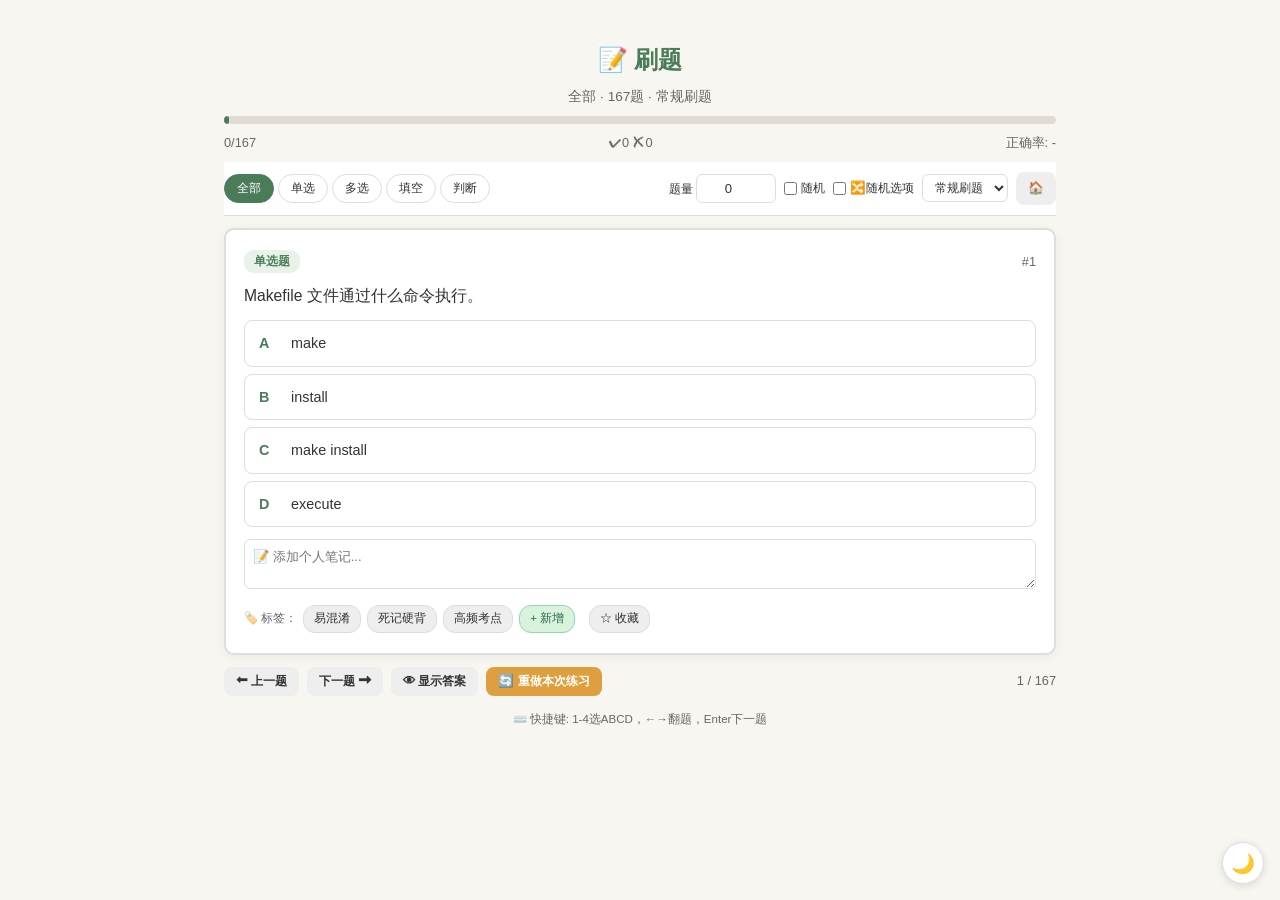
==== commit 4f7894ff: "自定义修改更新" ====
--- a/exam.html
+++ b/exam.html
@@ -12,7 +12,6 @@
       <h1>📝 刷题</h1>
       <p class="subtitle" id="subtitle">加载中...</p>
     </header>
-
     <!-- 进度条 + 实时统计 -->
     <div class="progress-bar"><div class="fill" id="progFill" style="width:0%"></div></div>
     <div class="progress-text">
@@ -20,7 +19,6 @@
       <span id="progDetail">✔0 ✘0</span>
       <span id="progAcc">正确率: -</span>
     </div>
-
     <!-- 工具栏 -->
     <div class="toolbar">
       <div class="filter-group" id="filterGroup">
@@ -38,6 +36,9 @@
         <label class="toggle-label">
           <input type="checkbox" id="randomToggle" onchange="toggleRandom()"> 随机
         </label>
+        <label class="toggle-label" title="打乱每道题的A/B/C/D选项展示顺序">
+          <input type="checkbox" id="optRandomToggle" onchange="toggleOptRandom()"> 🔀随机选项
+        </label>
         <select id="modeSelect" onchange="switchMode(this.value)"
                 style="padding:5px 8px;border:1px solid var(--border);border-radius:6px;background:var(--card);color:var(--text);font-size:.78rem;">
           <option value="normal">常规刷题</option>
@@ -48,10 +49,8 @@
         <a href="index.html" class="btn btn-secondary btn-sm">🏠</a>
       </div>
     </div>
-
     <!-- 答题卡缩略图 -->
     <div class="sheet-grid" id="sheetGrid"></div>
-
     <!-- 题目卡片 -->
     <div class="q-card" id="qCard">
       <div class="q-header">
@@ -73,44 +72,17 @@
         <div class="tag-area" id="tagArea"></div>
       </div>
     </div>
-
     <!-- 导航按钮 -->
     <div class="nav-row">
       <button class="btn btn-secondary btn-sm" onclick="prevQ()">⬅ 上一题</button>
       <button class="btn btn-secondary btn-sm" onclick="nextQ()">下一题 ➡</button>
       <button class="btn btn-secondary btn-sm" id="btnToggleAns" onclick="toggleAnswer()" style="display:none;">👁 显示答案</button>
       <button class="btn btn-danger btn-sm" id="btnFinishExam" onclick="finishExam()" style="display:none;">📊 交卷</button>
-      <button class="btn btn-secondary btn-sm" id="btnSpacedOpts" onclick="toggleSpacedOpts()" style="display:none;">🔁 间隔重复设置</button>
+      <button class="btn btn-warning btn-sm" id="btnRedo" onclick="redoSession()" title="清空本次练习所有作答记录，重新开始">🔄 重做本次练习</button>
       <span class="nav-info" id="navInfo"></span>
     </div>
-
-    <!-- 间隔重复配置面板 -->
-    <div class="card" id="spacedPanel" style="display:none;margin-top:10px;">
-      <h3>🔁 间隔重复配置</h3>
-      <div class="flex-wrap">
-        <label style="font-size:.78rem;">复习强度 (1~10):
-          <input type="number" class="inline-input" id="spIntensity" value="3" min="1" max="10"
-                 onchange="updateSpConfig()" style="width:50px;">
-        </label>
-        <label style="font-size:.78rem;">错题正确率阈值 ≤
-          <input type="number" class="inline-input" id="spThreshold" value="50" min="0" max="100"
-                 onchange="updateSpConfig()" style="width:50px;"> %
-        </label>
-        <label style="font-size:.78rem;">插入模式:
-          <select id="spInsertMode" onchange="updateSpConfig()"
-                  style="padding:4px 8px;border:1px solid var(--border);border-radius:6px;font-size:.78rem;background:var(--card);color:var(--text);">
-            <option value="replace">替换模式（总量不变）</option>
-            <option value="append">追加模式（总量增加）</option>
-          </select>
-        </label>
-        <label style="font-size:.78rem;"><input type="checkbox" id="spEnabled" onchange="updateSpConfig()">
-          启用间隔重复</label>
-      </div>
-    </div>
-
     <footer class="footer"><p>⌨️ 快捷键: 1-4选ABCD，←→翻题，Enter下一题</p></footer>
   </div>
-
   <!-- 考试完成弹窗 -->
   <div class="modal-overlay" id="examResultModal" style="display:none;">
     <div class="modal-box">
@@ -122,31 +94,60 @@
       </div>
     </div>
   </div>
-
+  <!-- 重做确认弹窗 -->
+  <div class="modal-overlay" id="redoConfirmModal" style="display:none;">
+    <div class="modal-box">
+      <h3>⚠️ 确认重做</h3>
+      <p id="redoConfirmText">将清空本次练习的全部作答记录（不影响其他模式的答题记录），并回到第一题重新开始。此操作不可撤销，确定继续？</p>
+      <div class="modal-actions">
+        <button class="btn btn-secondary btn-sm" onclick="closeRedoConfirm()">取消</button>
+        <button class="btn btn-danger btn-sm" id="btnRedoConfirm" onclick="doRedoSession()">确认重做</button>
+      </div>
+    </div>
+  </div>
   <script src="js/question.js"></script>
   <script src="js/storage.js"></script>
   <script src="js/common.js"></script>
   <script src="js/hotkey.js"></script>
   <script src="js/darkmode.js"></script>
   <script>
+    /* =================================================================
+     *  exam.html v6.0
+     *  【v6.0 变更】
+     *  1. 离开页面自动清除本次练习作答（beforeunload）
+     *  2. 错题训练模式不再自动填入历史错误答案——clean start
+     *  3. 最后一题答对/答错后自动生成报告并跳转 report.html（考试模式除外）
+     *  【v5.0 核心修复】
+     *  - 选项双向映射（formatAnswerMapped / formatUserAnsMapped）
+     *  - 重做本次练习按钮
+     * ================================================================= */
     Storage.init();
     DarkMode.init();
     Hotkey.init();
-
     /* ========== 全局状态 ========== */
     let qIndex = 0;
     let qList = [];
     let filterType = 'all';
     let randomMode = false;
-    let currentMode = 'normal';          // normal | review | exam | wrong
-    let showAnswer = false;              // 当前题是否展示答案面板
+    let currentMode = 'normal';       // normal | review | exam | wrong
+    let showAnswer = false;
     let examFinished = false;
     let examStartTime = 0;
-    let examUserAnswers = {};            // 考试模式临时答案 { id: answer }
-    let currentOptMapping = null;        // 当前题目选项映射
-    let autoJumpTimer = null;            // 自动跳转定时器
-    let sessionStats = { done: 0, correct: 0, wrong: 0 }; // 本次练习统计
-
+    let examUserAnswers = {};
+    let currentOptMapping = null;
+    let autoJumpTimer = null;
+    let sessionStats = { done: 0, correct: 0, wrong: 0 };
+    /* ===== 选项打乱缓存 ===== */
+    let shuffledCache = new Map();
+    function getShuffledForQ(q) {
+      if (!q) return null;
+      if (shuffledCache.has(q.id)) {
+        return shuffledCache.get(q.id);
+      }
+      const shuffled = App.shuffleOptionsIfEnabled(q);
+      shuffledCache.set(q.id, shuffled);
+      return shuffled;
+    }
     /* ========== URL 参数恢复 ========== */
     (function() {
       const p = new URLSearchParams(location.search);
@@ -154,38 +155,27 @@
       if (p.get('random') === '1') randomMode = true;
       if (p.get('mode')) currentMode = p.get('mode');
       document.getElementById('modeSelect').value = currentMode;
+      const pref = Storage.getPref();
+      if (pref.randomOptions) {
+        document.getElementById('optRandomToggle').checked = true;
+      }
       document.getElementById('randomToggle').checked = randomMode;
-      // 恢复筛选 UI
       document.querySelectorAll('.filter-btn').forEach(b =>
         b.classList.toggle('active', b.dataset.type === filterType)
       );
-
-      // v2.0: 同步间隔重复配置面板
-      const pref = Storage.getPref();
-      document.getElementById('spIntensity').value = pref.spacedIntensity || 3;
-      document.getElementById('spThreshold').value = pref.wrongThreshold !== undefined ? pref.wrongThreshold : 50;
-      document.getElementById('spInsertMode').value = pref.insertMode || 'append';
-      document.getElementById('spEnabled').checked = pref.spacedEnabled || false;
-
-      // 恢复上次进度
       const prog = Storage.getProgress();
       if (prog.filterType === filterType && prog.mode === currentMode && prog.index !== undefined && prog.index < 167) {
         qIndex = prog.index;
       }
     })();
-
-    /* ========== 题目列表构建 ========== */
+    /* =================================================================
+     *  buildList() v6.0
+     * ================================================================= */
     function buildList() {
       let list = App.filterQuestions(filterType);
-      const actualType = filterType === 'all' ? null : filterType;
-
       if (randomMode) list = App.shuffle(list);
-
-      // 自定义题量限制
       const cnt = parseInt(document.getElementById('customCount').value) || 0;
       if (cnt > 0 && cnt < list.length) list = list.slice(0, cnt);
-
-      // 错题训练模式：仅用错题
       if (currentMode === 'wrong') {
         const wids = Storage.getWrongList().filter(id => {
           const q = questionList.find(qq => qq.id === id);
@@ -194,24 +184,16 @@
         list = wids.map(id => questionList.find(q => q.id === id)).filter(Boolean);
         if (randomMode) list = App.shuffle(list);
       }
-
-      // v2.0: 间隔重复插入
-      const pref = Storage.getPref();
-      if (pref.spacedEnabled && currentMode !== 'exam' && currentMode !== 'review' && currentMode !== 'wrong') {
-        const intensity = pref.spacedIntensity || 3;
-        const insertMode = pref.insertMode || 'append';
-        list = App.insertSpacedReviews(list, actualType, insertMode, intensity);
-      }
-
       qList = list;
+      shuffledCache = new Map();
       if (qIndex >= qList.length) qIndex = 0;
       if (qList.length === 0) qIndex = 0;
     }
-
-    /* ========== 渲染 ========== */
+    /* =================================================================
+     *  render() v6.0
+     * ================================================================= */
     function render() {
       clearAutoJump();
-
       if (qList.length === 0) {
         document.getElementById('qCard').innerHTML =
           '<div class="empty"><div class="empty-icon">📭</div><p>暂无题目</p></div>';
@@ -219,52 +201,40 @@
         updateStats();
         return;
       }
-
       const q = qList[qIndex];
-
-      // 副标题
       const modeNames = { normal: '常规刷题', review: '背题浏览', exam: '模拟考试', wrong: '错题训练' };
       document.getElementById('subtitle').textContent =
         App.getTypeName(filterType) + ' · ' + qList.length + '题 · ' + (modeNames[currentMode] || currentMode);
-
       document.getElementById('qBadge').textContent = App.getTypeName(q.type);
       document.getElementById('qId').textContent = '#' + q.id;
       document.getElementById('qTitle').textContent = q.title;
       App.setImageSrc(document.getElementById('qImg'), q.img);
-
-      // v2.0: 选项随机打乱（考试模式下也打乱）
-      const shuffled = App.shuffleOptionsIfEnabled(q);
+      const shuffled = getShuffledForQ(q);
       currentOptMapping = shuffled;
-
       renderAnswerArea(q, shuffled);
       renderAnswerBox(q);
       renderNoteTag(q);
       updateHighlight(q);
-
       document.getElementById('navInfo').textContent = (qIndex + 1) + ' / ' + qList.length;
       document.getElementById('progFill').style.width =
         (qList.length > 0 ? ((qIndex + 1) / qList.length * 100) : 0) + '%';
       updateStats();
       renderSheet();
-
-      // 保存进度
       Storage.saveProgress({
         filterType, mode: currentMode, index: qIndex, random: randomMode
       });
-
       // 模式 UI 控制
       if (currentMode === 'exam') {
         document.getElementById('btnToggleAns').style.display = 'none';
         document.getElementById('btnFinishExam').style.display = 'inline-block';
         document.getElementById('noteTagArea').style.display = 'none';
-        document.getElementById('btnSpacedOpts').style.display = 'none';
+        document.getElementById('btnRedo').style.display = 'none';
         showAnswer = false;
       } else {
         document.getElementById('btnToggleAns').style.display = 'inline-block';
         document.getElementById('btnFinishExam').style.display = 'none';
         document.getElementById('noteTagArea').style.display = 'block';
-        document.getElementById('btnSpacedOpts').style.display =
-          (currentMode === 'normal') ? 'inline-block' : 'none';
+        document.getElementById('btnRedo').style.display = 'inline-block';
         if (currentMode === 'review') {
           showAnswer = true;
           document.getElementById('btnToggleAns').textContent = '🙈 隐藏答案';
@@ -279,25 +249,31 @@
         }
       }
     }
-
-    /* ========== 答题区域渲染 v2.0 ========== */
+    /* =================================================================
+     *  renderAnswerArea() v6.0
+     *  【v6.0 变更】错题训练模式不再预填历史错误答案，强制 clean start
+     *    用户看到的选项全部未选中，就像第一次做题。
+     *    但 Storage 中的历史记录仍然保留，提交新答案时会覆盖并自动判分。
+     * ================================================================= */
     function renderAnswerArea(q, shuffled) {
       const area = document.getElementById('qAnswerArea');
       let userAns = '';
       if (currentMode === 'exam') {
         userAns = examUserAnswers[q.id] || '';
-      } else {
+      } else if (currentMode !== 'wrong') {
+        // 非错题模式：从 Storage 读取历史答案
         userAns = Storage.getAnswer(q.id) || '';
       }
-
+      // 【v6.0】错题模式强制 clean start：userAns 保持空字符串，不预选任何选项
+      const mapping = shuffled.mapping || {};
       area.innerHTML = '';
-
       switch (q.type) {
         case 'radio': {
+          const mappedAns = mapping[userAns] || userAns;
           let html = '<ul class="options-list">';
           shuffled.options.forEach((opt, i) => {
             const label = shuffled.labels[i];
-            const selected = (userAns === label);
+            const selected = (mappedAns === label);
             html += `<li class="opt-item${selected ? ' selected' : ''}" data-opt="${label}" onclick="selOpt(this,'${label}')">
               <span class="opt-letter">${label}</span>
               <span class="opt-text">${opt}</span>
@@ -308,18 +284,20 @@
           break;
         }
         case 'checkbox': {
-          let html = '<ul class="options-list">';
-          const uSet = new Set(userAns.split(',').map(s => s.trim().toUpperCase()).filter(Boolean));
+          const rawSet = new Set(userAns.split(',').map(s => s.trim().toUpperCase()).filter(Boolean));
+          const newLabelSet = new Set();
+          rawSet.forEach(orig => { if (mapping[orig]) newLabelSet.add(mapping[orig]); });
+          let html2 = '<ul class="options-list">';
           shuffled.options.forEach((opt, i) => {
             const label = shuffled.labels[i];
-            const selected = uSet.has(label);
-            html += `<li class="opt-item${selected ? ' selected' : ''}" data-opt="${label}" onclick="selChk(this,'${label}')">
+            const selected = newLabelSet.has(label);
+            html2 += `<li class="opt-item${selected ? ' selected' : ''}" data-opt="${label}" onclick="selChk(this,'${label}')">
               <span class="opt-letter">${label}</span>
               <span class="opt-text">${opt}</span>
             </li>`;
           });
-          html += '</ul>';
-          area.innerHTML = html;
+          html2 += '</ul>';
+          area.innerHTML = html2;
           break;
         }
         case 'fill': {
@@ -339,8 +317,9 @@
         }
       }
     }
-
-    /* ========== 答案展示 v2.0（仅当 showAnswer=true） ========== */
+    /* =================================================================
+     *  renderAnswerBox() v6.0
+     * ================================================================= */
     function renderAnswerBox(q) {
       const box = document.getElementById('answerBox');
       if (!showAnswer || currentMode === 'exam') {
@@ -348,23 +327,22 @@
         return;
       }
       box.style.display = 'block';
-      const userAnsRaw = currentMode === 'exam'
+      const userAns = currentMode === 'exam'
         ? (examUserAnswers[q.id] || '')
         : (Storage.getAnswer(q.id) || '');
-      // v2.0: 还原打乱后的用户答案为原始答案以比对
-      const userAns = currentOptMapping
-        ? App.restoreOriginalAnswer(userAnsRaw, currentOptMapping.reverseMapping)
-        : userAnsRaw;
       const isCorrect = Storage.checkCorrect(q.id, userAns);
-      const refDisplay = App.formatAnswer(q);
+      const shuffled = getShuffledForQ(q);
+      const refDisplay = App.formatAnswerMapped(q, shuffled);
+      const userDisplay = userAns
+        ? App.formatUserAnsMapped(userAns, q, shuffled)
+        : '';
       box.innerHTML = `
         <div><span class="ref">📌 参考答案：</span>${refDisplay}</div>
-        <div style="margin-top:6px;">${userAns ? '<span class="user">你的答案：' + userAnsRaw + '</span>' : '<span style="color:var(--text2);">你未作答</span>'}</div>
+        <div style="margin-top:6px;">${userDisplay ? '<span class="user">你的答案：' + userDisplay + '</span>' : '<span style="color:var(--text2);">你未作答</span>'}</div>
         <div style="margin-top:4px;font-weight:600;color:${isCorrect ? 'var(--success)' : 'var(--danger)'};">
           ${userAns ? (isCorrect ? '✅ 回答正确' : '❌ 回答错误') : '⚠️ 未作答'}</div>`;
     }
-
-    /* ========== 笔记 & 标签 & 收藏 v2.0（独立持久化） ========== */
+    /* ========== 笔记 & 标签 & 收藏 ========== */
     function renderNoteTag(q) {
       if (currentMode === 'exam') return;
       const area = document.getElementById('noteTagArea');
@@ -382,7 +360,6 @@
       tHTML += `<span class="tag${meta.collect ? ' tag-star' : ''}" onclick="toggleCollect()" style="margin-left:8px;cursor:pointer;">${meta.collect ? '⭐ 已收藏' : '☆ 收藏'}</span>`;
       tagArea.innerHTML = tHTML;
     }
-
     /* ========== 题目高亮 ========== */
     function updateHighlight(q) {
       const card = document.getElementById('qCard');
@@ -390,82 +367,29 @@
       if (currentMode === 'exam') return;
       const ans = Storage.getAnswer(q.id);
       if (!ans) return;
-      // v2.0: 还原打乱后的答案
-      const origAns = currentOptMapping
-        ? App.restoreOriginalAnswer(ans, currentOptMapping.reverseMapping)
-        : ans;
-      if (Storage.checkCorrect(q.id, origAns)) {
+      if (Storage.checkCorrect(q.id, ans)) {
         card.classList.add('correct');
       } else {
         card.classList.add('wrong');
       }
     }
-
     /* ========== 实时统计 ========== */
     function updateStats() {
       let done = 0, correct = 0, wrong = 0;
       qList.forEach(q => {
-        let ans = '';
-        if (currentMode === 'exam') {
-          ans = examUserAnswers[q.id] || '';
-        } else {
-          ans = Storage.getAnswer(q.id) || '';
-        }
-        if (ans) {
-          done++;
-          if (currentMode !== 'exam') {
-            // 普通模式用持久化判定
-            const origAns = App.restoreOriginalAnswer(
-              ans,
-              (App.shuffleOptionsIfEnabled(q)).reverseMapping
-            );
-            if (Storage.checkCorrect(q.id, ans.includes(',') ? ans : origAns)) correct++;
-            else wrong++;
-          } else {
-            // 考试模式临时判定
-            if (Storage.checkCorrect(q.id, ans)) correct++;
-            else wrong++;
-          }
-        }
-      });
-
-      // 简化统计：用 Storage 判定
-      let done2 = 0, corr2 = 0, w2 = 0;
-      qList.forEach(q => {
         const a = currentMode === 'exam' ? (examUserAnswers[q.id] || '') : (Storage.getAnswer(q.id) || '');
         if (a) {
-          done2++;
-          const orig = currentMode === 'exam' ? a : App.restoreOriginalAnswer(a,
-            (App.shuffleOptionsIfEnabled(q)).reverseMapping
-          );
-          if (Storage.checkCorrect(q.id, currentMode === 'exam' ? a : orig)) corr2++;
-          else w2++;
+          done++;
+          if (Storage.checkCorrect(q.id, a)) correct++;
+          else wrong++;
         }
       });
-
-      // 更简洁的实现：用 submitAnswer 的实际结果
-      let _done = 0, _corr = 0, _w = 0;
-      qList.forEach(q => {
-        const a = currentMode === 'exam' ? (examUserAnswers[q.id] || '') : (Storage.getAnswer(q.id) || '');
-        if (a) {
-          _done++;
-          let checkAns = a;
-          if (currentMode !== 'exam') {
-            // For normal/review/wrong, the stored answer is already the original label answer
-            checkAns = a;
-          }
-          if (Storage.checkCorrect(q.id, checkAns)) _corr++;
-          else _w++;
-        }
-      });
-
-      sessionStats = { done: _done, correct: _corr, wrong: _w };
-      document.getElementById('progText').textContent = _done + '/' + qList.length;
-      document.getElementById('progDetail').textContent = '✔' + _corr + ' ✘' + _w;
+      sessionStats = { done, correct, wrong };
+      document.getElementById('progText').textContent = done + '/' + qList.length;
+      document.getElementById('progDetail').textContent = '✔' + correct + ' ✘' + wrong;
       document.getElementById('progAcc').textContent =
-        '正确率: ' + (_done > 0 ? (_corr / _done * 100).toFixed(1) + '%' : '-');
-    }
-
+        '正确率: ' + (done > 0 ? (correct / done * 100).toFixed(1) + '%' : '-');
+    }
     /* ========== 答题卡 ========== */
     function renderSheet() {
       const grid = document.getElementById('sheetGrid');
@@ -482,79 +406,117 @@
         grid.innerHTML += `<div class="${cls}" onclick="jumpTo(${i})">${i + 1}</div>`;
       });
     }
-
-    /* ========== 答题动作 v2.0（含自动跳转） ========== */
+    /* =================================================================
+     *  saveAnswerLocal() v6.0
+     *  【v6.0 新增】最后一题答完后自动生成报告并跳转 report.html
+     *    - 非考试模式：答题瞬间当前题就是最后一题 → 直接跳转
+     *    - 自动跳转场景：当前题是最后一题且自动跳转延迟≥0，等计时器触发后跳转
+     *    - 总共只跳转一次：用 reported 标志防重复
+     * ================================================================= */
+    let reportedForSession = false; // 防重复跳转
     function saveAnswerLocal(val) {
       const q = qList[qIndex];
       if (!q) return;
-
       if (currentMode === 'exam') {
-        // 考试模式：仅暂存，不判分
-        examUserAnswers[q.id] = val;
+        let origVal = val;
+        if (currentOptMapping && (q.type === 'radio' || q.type === 'checkbox')) {
+          origVal = App.restoreOriginalAnswer(val, currentOptMapping.reverseMapping);
+        }
+        examUserAnswers[q.id] = origVal;
         render();
         return;
       }
-
-      // v2.0: 先还原打乱后的答案为原始答案
       let origVal = val;
       if (currentOptMapping && (q.type === 'radio' || q.type === 'checkbox')) {
         origVal = App.restoreOriginalAnswer(val, currentOptMapping.reverseMapping);
       }
-
-      // 提交判分
       const result = Storage.submitAnswer(q.id, origVal);
-
+      const isCorrect = result.correct;
       if (currentMode === 'normal' || currentMode === 'wrong') {
         showAnswer = true;
         document.getElementById('btnToggleAns').textContent = '🙈 隐藏答案';
       }
-
       render();
-
-      // v2.0: 自动跳转（常规/错题模式）
-      if (currentMode === 'normal' || currentMode === 'wrong') {
-        const pref = Storage.getPref();
-        const delay = pref.autoJumpDelay || 1200;
-        if (delay > 0 && qIndex < qList.length - 1) {
+      clearAutoJump();
+      if (currentMode === 'exam') return;
+      // 【v6.0】最后一题答完→生成报告跳转（非考试模式）
+      function goReport() {
+        if (reportedForSession) return;
+        reportedForSession = true;
+        // 统计 session 数据
+        let total = qList.length, correct = 0, wrong = 0;
+        qList.forEach(qq => {
+          const ua = Storage.getAnswer(qq.id) || '';
+          if (ua) {
+            if (Storage.checkCorrect(qq.id, ua)) correct++;
+            else wrong++;
+          }
+        });
+        const acc = total > 0 ? ((correct / total) * 100).toFixed(1) : '0';
+        Storage.addSessionStat();
+        localStorage.setItem('eq_last_report', JSON.stringify({
+          total, correct, wrong, unanswered: total - correct - wrong,
+          accuracy: acc, elapsed: 0,
+          date: new Date().toISOString(),
+          qIds: qList.map(qq => qq.id),
+          answers: {},
+          mode: currentMode,
+          filterType
+        }));
+        window.location.href = 'report.html';
+      }
+      if (qIndex >= qList.length - 1) {
+        // 当前题就是最后一题，直接跳转（无延迟或自动跳转已处理均可）
+        if (isCorrect) {
+          const delay = Storage.getPref().autoJumpDelay || 1200;
+          if (delay > 0) {
+            autoJumpTimer = setTimeout(goReport, delay);
+          } else {
+            goReport();
+          }
+        } else {
+          // 答错不自动跳题，但仍需报告，给用户一点时间看答案（2秒后跳转）
+          autoJumpTimer = setTimeout(goReport, 2000);
+        }
+      } else if (isCorrect && qIndex < qList.length - 1) {
+        // 正常自动跳转下一题
+        const delay = Storage.getPref().autoJumpDelay || 1200;
+        if (delay > 0) {
           autoJumpTimer = setTimeout(() => {
             qIndex++;
             showAnswer = false;
             document.getElementById('btnToggleAns').textContent = '👁 显示答案';
+            document.getElementById('answerBox').style.display = 'none';
             render();
           }, delay);
         }
       }
     }
-
     function clearAutoJump() {
       if (autoJumpTimer) { clearTimeout(autoJumpTimer); autoJumpTimer = null; }
     }
-
     /* ========== 选择处理 ========== */
     window.selOpt = function(el, opt) {
       document.querySelectorAll('.opt-item').forEach(e => e.classList.remove('selected'));
       el.classList.add('selected');
       saveAnswerLocal(opt);
     };
-
     window.selChk = function(el, opt) {
       el.classList.toggle('selected');
       const sels = [];
       document.querySelectorAll('.opt-item.selected').forEach(e => sels.push(e.dataset.opt));
       saveAnswerLocal(sels.join(','));
     };
-
     window.saveFill = function() {
       const v = document.getElementById('fillInput').value.trim();
       if (v) saveAnswerLocal(v);
     };
-
     window.selJudge = function(opt) {
       saveAnswerLocal(opt);
     };
-
-    /* ========== 导航 v2.0（切题清答案面板） ========== */
+    /* ========== 导航 v6.0 ========== */
     window.prevQ = function() {
+      clearAutoJump();
       if (qIndex > 0) {
         qIndex--;
         if (currentMode !== 'review') showAnswer = false;
@@ -563,7 +525,6 @@
         render();
       }
     };
-
     window.nextQ = function() {
       clearAutoJump();
       if (qIndex < qList.length - 1) {
@@ -574,7 +535,6 @@
         render();
       }
     };
-
     window.jumpTo = function(i) {
       clearAutoJump();
       qIndex = i;
@@ -583,26 +543,49 @@
       document.getElementById('answerBox').style.display = 'none';
       render();
     };
-
     window.toggleAnswer = function() {
       showAnswer = !showAnswer;
       document.getElementById('btnToggleAns').textContent = showAnswer ? '🙈 隐藏答案' : '👁 显示答案';
       render();
     };
-
-    /* ========== 笔记 / 标签 / 收藏 v2.0 ========== */
+    /* ========== 重做本次练习 v6.0 ========== */
+    window.redoSession = function() {
+      let doneCount = 0;
+      qList.forEach(q => { if (Storage.getAnswer(q.id)) doneCount++; });
+      document.getElementById('redoConfirmText').textContent =
+        '将清空本次练习中 ' + doneCount + ' 道已答题目的作答记录（共 ' + qList.length + ' 题），' +
+        '并回到第一题重新开始。此操作不可撤销，确定继续？';
+      document.getElementById('redoConfirmModal').style.display = 'flex';
+    };
+    window.closeRedoConfirm = function() {
+      document.getElementById('redoConfirmModal').style.display = 'none';
+    };
+    window.doRedoSession = function() {
+      document.getElementById('redoConfirmModal').style.display = 'none';
+      clearAutoJump();
+      qList.forEach(q => Storage.removeAnswer(q.id));
+      shuffledCache = new Map();
+      qIndex = 0;
+      showAnswer = false;
+      reportedForSession = false;
+      document.getElementById('btnToggleAns').textContent = '👁 显示答案';
+      document.getElementById('answerBox').style.display = 'none';
+      sessionStats = { done: 0, correct: 0, wrong: 0 };
+      render();
+    };
+    /* ========== 笔记 / 标签 / 收藏 ========== */
     window.saveNote = function() {
       const q = qList[qIndex];
+      if (!q) return;
       const v = document.getElementById('noteInput').value.trim();
       Storage.saveNote(q.id, v);
     };
-
     window.toggleTag = function(tag) {
       const q = qList[qIndex];
+      if (!q) return;
       Storage.toggleTag(q.id, tag);
       renderNoteTag(q);
     };
-
     window.addCustomTag = function() {
       const tag = prompt('输入新标签名称：');
       if (tag && tag.trim()) {
@@ -610,20 +593,20 @@
         render();
       }
     };
-
     window.toggleCollect = function() {
       const q = qList[qIndex];
+      if (!q) return;
       Storage.toggleCollect(q.id);
       renderNoteTag(q);
     };
-
-    /* ========== 模式切换 ========== */
+    /* ========== 模式切换 v6.0 ========== */
     window.switchMode = function(m) {
       clearAutoJump();
       currentMode = m;
       showAnswer = (m === 'review');
       examUserAnswers = {};
       examFinished = false;
+      reportedForSession = false;
       document.getElementById('btnToggleAns').textContent = '👁 显示答案';
       document.getElementById('answerBox').style.display = 'none';
       buildList();
@@ -631,43 +614,31 @@
       qIndex = 0;
       render();
     };
-
     window.toggleRandom = function() {
       randomMode = document.getElementById('randomToggle').checked;
       buildList();
       qIndex = 0;
+      reportedForSession = false;
       render();
     };
-
+    window.toggleOptRandom = function() {
+      const checked = document.getElementById('optRandomToggle').checked;
+      Storage.setPref({ randomOptions: checked });
+      shuffledCache = new Map();
+      buildList();
+      qIndex = 0;
+      showAnswer = false;
+      reportedForSession = false;
+      document.getElementById('btnToggleAns').textContent = '👁 显示答案';
+      document.getElementById('answerBox').style.display = 'none';
+      render();
+    };
     window.setCustomCount = function() {
       buildList();
       qIndex = 0;
+      reportedForSession = false;
       render();
     };
-
-    /* ========== 间隔重复配置面板 ========== */
-    window.toggleSpacedOpts = function() {
-      const panel = document.getElementById('spacedPanel');
-      panel.style.display = panel.style.display === 'none' ? 'block' : 'none';
-    };
-
-    window.updateSpConfig = function() {
-      const intensity = parseInt(document.getElementById('spIntensity').value) || 3;
-      const threshold = parseInt(document.getElementById('spThreshold').value) || 50;
-      const insertMode = document.getElementById('spInsertMode').value;
-      const enabled = document.getElementById('spEnabled').checked;
-      Storage.setPref({
-        spacedIntensity: Math.max(1, Math.min(10, intensity)),
-        wrongThreshold: Math.max(0, Math.min(100, threshold)),
-        insertMode: insertMode,
-        spacedEnabled: enabled
-      });
-      // 重新构建列表
-      buildList();
-      qIndex = 0;
-      render();
-    };
-
     /* ========== 筛选 ========== */
     document.querySelectorAll('.filter-btn').forEach(btn => {
       btn.addEventListener('click', function() {
@@ -676,10 +647,10 @@
         this.classList.add('active');
         buildList();
         qIndex = 0;
+        reportedForSession = false;
         render();
       });
     });
-
     /* ========== 考试交卷 ========== */
     window.finishExam = function() {
       if (!confirm('确定交卷吗？交卷后将无法修改答案。')) return;
@@ -701,9 +672,7 @@
       });
       const unanswered = total - correct - wrong;
       const acc = total > 0 ? ((correct / total) * 100).toFixed(1) : '0';
-      Storage.addSessionStat(acc, total, correct, wrong);
-
-      // 存储报告
+      Storage.addSessionStat();
       localStorage.setItem('eq_last_report', JSON.stringify({
         total, correct, wrong, unanswered,
         accuracy: acc, elapsed,
@@ -713,19 +682,25 @@
         mode: 'exam',
         filterType
       }));
-
       document.getElementById('examResultText').innerHTML =
         `总题数：${total}<br>正确：${correct} | 错误：${wrong} | 未答：${unanswered}<br>正确率：${acc}%<br>耗时：${Math.floor(elapsed/60)}分${elapsed%60}秒`;
       document.getElementById('examResultModal').style.display = 'flex';
-
-      // 更新按钮
       document.getElementById('btnFinishExam').style.display = 'none';
     };
-
     window.closeExamResult = function() {
       document.getElementById('examResultModal').style.display = 'none';
     };
-
+    /* =================================================================
+     *  【v6.0 新增】离开页面时自动清除本次练习的全部作答
+     *    - 在 beforeunload 事件中删除当前 qList 所有题目的作答记录
+     *    - 不清除错题列表，答错的已经正确记录
+     *    - 下次打开又是全新的练习状态
+     * ================================================================= */
+    window.addEventListener('beforeunload', function() {
+      if (currentMode !== 'exam' && qList.length > 0) {
+        qList.forEach(q => { Storage.removeAnswer(q.id); });
+      }
+    });
     /* ========== 快捷键 ========== */
     Hotkey.registerExam({
       selectOption(opt) {
@@ -750,7 +725,6 @@
       prev() { window.prevQ(); },
       next() { window.nextQ(); }
     });
-
     /* ========== 初始化 ========== */
     buildList();
     if (currentMode === 'exam') examStartTime = Date.now();
@@ -761,4 +735,4 @@
     render();
   </script>
 </body>
-</html>
+</html>
--- a/css/style.css
+++ b/css/style.css
@@ -33,6 +33,7 @@
 .btn-primary{background:var(--primary);color:#fff}.btn-primary:hover{opacity:.85}
 .btn-secondary{background:var(--btn-bg);color:var(--text)}.btn-secondary:hover{background:var(--btn-hover)}
 .btn-danger{background:var(--danger);color:#fff}.btn-danger:hover{opacity:.85}
+.btn-warning{background:#e09f3e;color:#fff}.btn-warning:hover{opacity:.85}
 .btn-success{background:var(--success);color:#fff}.btn-success:hover{opacity:.85}
 .btn-sm{padding:6px 12px;font-size:.78rem}.btn-block{display:block;width:100%}
 .btn-group{display:flex;flex-wrap:wrap;gap:8px}
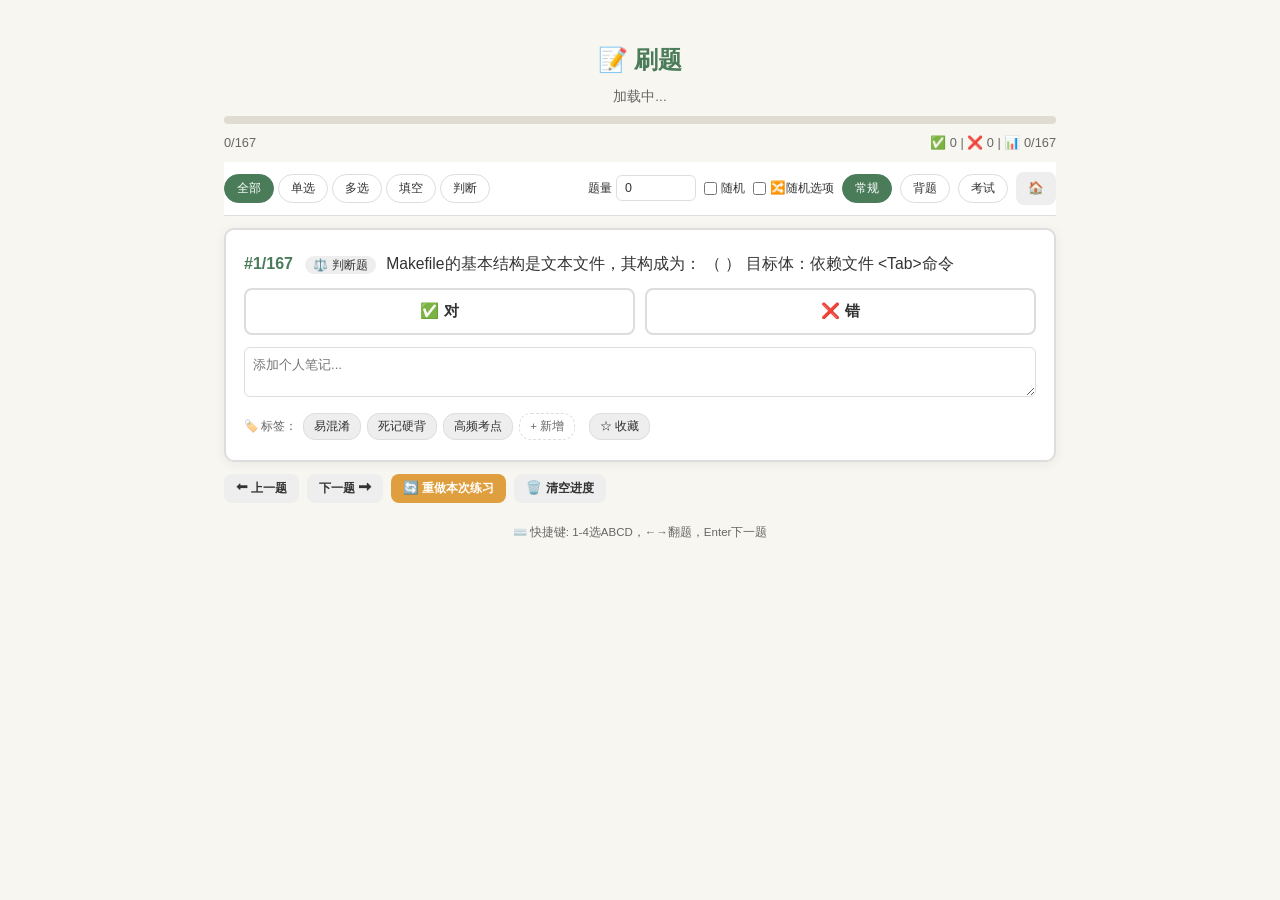
==== commit b449b1d5: "重构：清理冗余文件，更新新版代码" ====
--- a/exam.html
+++ b/exam.html
@@ -5,734 +5,100 @@
   <meta name="viewport" content="width=device-width, initial-scale=1.0">
   <title>刷题 - 嵌入式应用开发</title>
   <link rel="stylesheet" href="css/style.css">
+  <link rel="stylesheet" href="css/mobile.css">
 </head>
 <body>
-  <div class="container">
-    <header class="header" style="padding-bottom:8px;">
+  <div class="eq-container">
+    <header class="eq-header" style="padding-bottom:8px;">
       <h1>📝 刷题</h1>
-      <p class="subtitle" id="subtitle">加载中...</p>
+      <p class="eq-subtitle" id="subtitle">加载中...</p>
     </header>
-    <!-- 进度条 + 实时统计 -->
-    <div class="progress-bar"><div class="fill" id="progFill" style="width:0%"></div></div>
-    <div class="progress-text">
-      <span id="progText">0/0</span>
-      <span id="progDetail">✔0 ✘0</span>
-      <span id="progAcc">正确率: -</span>
+    <!-- 进度条 + 统计 -->
+    <div class="eq-progress-bar"><div class="eq-progress-fill" id="eqProgressBar" style="width:0%"></div></div>
+    <div class="eq-progress-text">
+      <span id="eqProgressText">0/0</span>
+      <span id="eqTopStats">✅ 0 | ❌ 0 | 📊 0/0</span>
     </div>
     <!-- 工具栏 -->
-    <div class="toolbar">
-      <div class="filter-group" id="filterGroup">
-        <button class="filter-btn active" data-type="all">全部</button>
-        <button class="filter-btn" data-type="radio">单选</button>
-        <button class="filter-btn" data-type="checkbox">多选</button>
-        <button class="filter-btn" data-type="fill">填空</button>
-        <button class="filter-btn" data-type="judge">判断</button>
+    <div class="eq-toolbar">
+      <div class="eq-filter-group" id="filterGroup">
+        <button class="eq-type-btn active" data-type="all">全部</button>
+        <button class="eq-type-btn" data-type="radio">单选</button>
+        <button class="eq-type-btn" data-type="checkbox">多选</button>
+        <button class="eq-type-btn" data-type="fill">填空</button>
+        <button class="eq-type-btn" data-type="judge">判断</button>
       </div>
-      <div class="tool-actions">
-        <label style="font-size:.78rem;">题量
-          <input type="number" class="inline-input" id="customCount" value="0" min="0" max="167"
-                 onchange="setCustomCount()" title="0=全部">
+      <div class="eq-tool-actions">
+        <label class="eq-toggle-label">题量
+          <input type="number" class="eq-inline-input" id="customCount" value="0" min="0" max="167" onchange="setCustomCount()" title="0=全部">
         </label>
-        <label class="toggle-label">
+        <label class="eq-toggle-label">
           <input type="checkbox" id="randomToggle" onchange="toggleRandom()"> 随机
         </label>
-        <label class="toggle-label" title="打乱每道题的A/B/C/D选项展示顺序">
+        <label class="eq-toggle-label" title="打乱每道题的A/B/C/D选项展示顺序">
           <input type="checkbox" id="optRandomToggle" onchange="toggleOptRandom()"> 🔀随机选项
         </label>
-        <select id="modeSelect" onchange="switchMode(this.value)"
-                style="padding:5px 8px;border:1px solid var(--border);border-radius:6px;background:var(--card);color:var(--text);font-size:.78rem;">
-          <option value="normal">常规刷题</option>
-          <option value="review">背题浏览</option>
-          <option value="exam">模拟考试</option>
-          <option value="wrong">错题训练</option>
-        </select>
-        <a href="index.html" class="btn btn-secondary btn-sm">🏠</a>
+        <button class="eq-mode-tab active" data-mode="normal">常规</button>
+        <button class="eq-mode-tab" data-mode="review">背题</button>
+        <button class="eq-mode-tab" data-mode="exam">考试</button>
+        <a href="index.html" class="eq-btn eq-btn-secondary eq-btn-sm">🏠</a>
       </div>
     </div>
     <!-- 答题卡缩略图 -->
-    <div class="sheet-grid" id="sheetGrid"></div>
+    <div class="eq-sheet-grid" id="eqSheetGrid"></div>
     <!-- 题目卡片 -->
-    <div class="q-card" id="qCard">
-      <div class="q-header">
-        <span class="q-badge" id="qBadge">单选题</span>
-        <span class="q-id" id="qId">#1</span>
+    <div class="eq-q-card" id="qCard">
+      <div class="eq-q-header">
+        <span id="eqQuestionTitle">
+          <span class="eq-q-index"></span>
+          <span class="eq-q-type"></span>
+          <span class="eq-q-text"></span>
+        </span>
       </div>
-      <div class="q-title" id="qTitle"></div>
-      <div class="q-img-wrap">
-        <img id="qImg" src="" alt="" style="display:none;">
+      <div class="eq-q-img-wrap" id="eqQuestionImgWrap" style="display:none;">
+        <img id="eqQuestionImg" src="" alt="" style="display:none;">
       </div>
-      <div id="qAnswerArea"></div>
-      <!-- 解析区（常规/背题/错题模式显示，考试模式隐藏） -->
-      <div class="answer-box" id="answerBox" style="display:none;"></div>
+      <div id="eqAnswerArea"></div>
+      <!-- 答案面板 -->
+      <div class="eq-answer-box" id="eqAnswerBox" style="display:none;"></div>
       <!-- 笔记 + 标签 + 收藏 -->
-      <div id="noteTagArea" style="display:none;">
-        <div class="note-area">
-          <textarea id="noteInput" placeholder="📝 添加个人笔记..." onblur="saveNote()"></textarea>
-        </div>
-        <div class="tag-area" id="tagArea"></div>
-      </div>
+      <div id="eqNoteTag" style="display:none;"></div>
     </div>
     <!-- 导航按钮 -->
-    <div class="nav-row">
-      <button class="btn btn-secondary btn-sm" onclick="prevQ()">⬅ 上一题</button>
-      <button class="btn btn-secondary btn-sm" onclick="nextQ()">下一题 ➡</button>
-      <button class="btn btn-secondary btn-sm" id="btnToggleAns" onclick="toggleAnswer()" style="display:none;">👁 显示答案</button>
-      <button class="btn btn-danger btn-sm" id="btnFinishExam" onclick="finishExam()" style="display:none;">📊 交卷</button>
-      <button class="btn btn-warning btn-sm" id="btnRedo" onclick="redoSession()" title="清空本次练习所有作答记录，重新开始">🔄 重做本次练习</button>
-      <span class="nav-info" id="navInfo"></span>
+    <div class="eq-nav-row">
+      <button class="eq-btn eq-btn-secondary eq-btn-sm" id="eqBtnPrev">⬅ 上一题</button>
+      <button class="eq-btn eq-btn-secondary eq-btn-sm" id="eqBtnNext">下一题 ➡</button>
+      <button class="eq-btn eq-btn-danger eq-btn-sm eq-exam-only" id="eqBtnSubmitExam" style="display:none;">📊 交卷</button>
+      <button class="eq-btn eq-btn-warn eq-btn-sm eq-non-exam" id="eqBtnRedo">🔄 重做本次练习</button>
+      <button class="eq-btn eq-btn-secondary eq-btn-sm" id="eqBtnClearProgress">🗑️ 清空进度</button>
+      <span class="eq-nav-info" id="navInfo"></span>
     </div>
-    <footer class="footer"><p>⌨️ 快捷键: 1-4选ABCD，←→翻题，Enter下一题</p></footer>
+    <footer class="eq-footer"><p>⌨️ 快捷键: 1-4选ABCD，←→翻题，Enter下一题</p></footer>
   </div>
-  <!-- 考试完成弹窗 -->
-  <div class="modal-overlay" id="examResultModal" style="display:none;">
-    <div class="modal-box">
+  <!-- 考试报告弹窗 -->
+  <div class="eq-modal-overlay" id="eqExamReport" style="display:none;">
+    <div class="eq-modal-box" style="text-align:center;">
       <h3>📊 考试完成</h3>
-      <p id="examResultText"></p>
-      <div class="modal-actions">
-        <button class="btn btn-secondary btn-sm" onclick="closeExamResult()">关闭</button>
-        <a href="report.html" class="btn btn-primary btn-sm" id="btnGoReport">查看详细报告</a>
+      <div class="eq-exam-score" id="eqExamScore">0</div>
+      <div style="font-size:.88rem;">分</div>
+      <div class="eq-exam-detail" id="eqExamDetail"></div>
+      <div class="eq-modal-actions" style="justify-content:center;">
+        <button class="eq-btn eq-btn-secondary eq-btn-sm" id="eqBtnCloseReport">查看错题</button>
+        <a href="report.html" class="eq-btn eq-btn-primary eq-btn-sm">查看详细报告</a>
       </div>
     </div>
   </div>
-  <!-- 重做确认弹窗 -->
-  <div class="modal-overlay" id="redoConfirmModal" style="display:none;">
-    <div class="modal-box">
-      <h3>⚠️ 确认重做</h3>
-      <p id="redoConfirmText">将清空本次练习的全部作答记录（不影响其他模式的答题记录），并回到第一题重新开始。此操作不可撤销，确定继续？</p>
-      <div class="modal-actions">
-        <button class="btn btn-secondary btn-sm" onclick="closeRedoConfirm()">取消</button>
-        <button class="btn btn-danger btn-sm" id="btnRedoConfirm" onclick="doRedoSession()">确认重做</button>
-      </div>
-    </div>
-  </div>
+  <!-- ====== JS 模块：严格按依赖顺序加载 ====== -->
   <script src="js/question.js"></script>
+  <script src="js/i18n.js"></script>
+  <script src="js/timer.js"></script>
   <script src="js/storage.js"></script>
   <script src="js/common.js"></script>
-  <script src="js/hotkey.js"></script>
+  <script src="js/picker.js"></script>
+  <script src="js/renderer.js"></script>
+  <script src="js/state.js"></script>
+  <script src="js/app.js"></script>
   <script src="js/darkmode.js"></script>
-  <script>
-    /* =================================================================
-     *  exam.html v6.0
-     *  【v6.0 变更】
-     *  1. 离开页面自动清除本次练习作答（beforeunload）
-     *  2. 错题训练模式不再自动填入历史错误答案——clean start
-     *  3. 最后一题答对/答错后自动生成报告并跳转 report.html（考试模式除外）
-     *  【v5.0 核心修复】
-     *  - 选项双向映射（formatAnswerMapped / formatUserAnsMapped）
-     *  - 重做本次练习按钮
-     * ================================================================= */
-    Storage.init();
-    DarkMode.init();
-    Hotkey.init();
-    /* ========== 全局状态 ========== */
-    let qIndex = 0;
-    let qList = [];
-    let filterType = 'all';
-    let randomMode = false;
-    let currentMode = 'normal';       // normal | review | exam | wrong
-    let showAnswer = false;
-    let examFinished = false;
-    let examStartTime = 0;
-    let examUserAnswers = {};
-    let currentOptMapping = null;
-    let autoJumpTimer = null;
-    let sessionStats = { done: 0, correct: 0, wrong: 0 };
-    /* ===== 选项打乱缓存 ===== */
-    let shuffledCache = new Map();
-    function getShuffledForQ(q) {
-      if (!q) return null;
-      if (shuffledCache.has(q.id)) {
-        return shuffledCache.get(q.id);
-      }
-      const shuffled = App.shuffleOptionsIfEnabled(q);
-      shuffledCache.set(q.id, shuffled);
-      return shuffled;
-    }
-    /* ========== URL 参数恢复 ========== */
-    (function() {
-      const p = new URLSearchParams(location.search);
-      if (p.get('type')) filterType = p.get('type');
-      if (p.get('random') === '1') randomMode = true;
-      if (p.get('mode')) currentMode = p.get('mode');
-      document.getElementById('modeSelect').value = currentMode;
-      const pref = Storage.getPref();
-      if (pref.randomOptions) {
-        document.getElementById('optRandomToggle').checked = true;
-      }
-      document.getElementById('randomToggle').checked = randomMode;
-      document.querySelectorAll('.filter-btn').forEach(b =>
-        b.classList.toggle('active', b.dataset.type === filterType)
-      );
-      const prog = Storage.getProgress();
-      if (prog.filterType === filterType && prog.mode === currentMode && prog.index !== undefined && prog.index < 167) {
-        qIndex = prog.index;
-      }
-    })();
-    /* =================================================================
-     *  buildList() v6.0
-     * ================================================================= */
-    function buildList() {
-      let list = App.filterQuestions(filterType);
-      if (randomMode) list = App.shuffle(list);
-      const cnt = parseInt(document.getElementById('customCount').value) || 0;
-      if (cnt > 0 && cnt < list.length) list = list.slice(0, cnt);
-      if (currentMode === 'wrong') {
-        const wids = Storage.getWrongList().filter(id => {
-          const q = questionList.find(qq => qq.id === id);
-          return q && (filterType === 'all' || q.type === filterType);
-        });
-        list = wids.map(id => questionList.find(q => q.id === id)).filter(Boolean);
-        if (randomMode) list = App.shuffle(list);
-      }
-      qList = list;
-      shuffledCache = new Map();
-      if (qIndex >= qList.length) qIndex = 0;
-      if (qList.length === 0) qIndex = 0;
-    }
-    /* =================================================================
-     *  render() v6.0
-     * ================================================================= */
-    function render() {
-      clearAutoJump();
-      if (qList.length === 0) {
-        document.getElementById('qCard').innerHTML =
-          '<div class="empty"><div class="empty-icon">📭</div><p>暂无题目</p></div>';
-        document.getElementById('subtitle').textContent = '没有匹配的题目';
-        updateStats();
-        return;
-      }
-      const q = qList[qIndex];
-      const modeNames = { normal: '常规刷题', review: '背题浏览', exam: '模拟考试', wrong: '错题训练' };
-      document.getElementById('subtitle').textContent =
-        App.getTypeName(filterType) + ' · ' + qList.length + '题 · ' + (modeNames[currentMode] || currentMode);
-      document.getElementById('qBadge').textContent = App.getTypeName(q.type);
-      document.getElementById('qId').textContent = '#' + q.id;
-      document.getElementById('qTitle').textContent = q.title;
-      App.setImageSrc(document.getElementById('qImg'), q.img);
-      const shuffled = getShuffledForQ(q);
-      currentOptMapping = shuffled;
-      renderAnswerArea(q, shuffled);
-      renderAnswerBox(q);
-      renderNoteTag(q);
-      updateHighlight(q);
-      document.getElementById('navInfo').textContent = (qIndex + 1) + ' / ' + qList.length;
-      document.getElementById('progFill').style.width =
-        (qList.length > 0 ? ((qIndex + 1) / qList.length * 100) : 0) + '%';
-      updateStats();
-      renderSheet();
-      Storage.saveProgress({
-        filterType, mode: currentMode, index: qIndex, random: randomMode
-      });
-      // 模式 UI 控制
-      if (currentMode === 'exam') {
-        document.getElementById('btnToggleAns').style.display = 'none';
-        document.getElementById('btnFinishExam').style.display = 'inline-block';
-        document.getElementById('noteTagArea').style.display = 'none';
-        document.getElementById('btnRedo').style.display = 'none';
-        showAnswer = false;
-      } else {
-        document.getElementById('btnToggleAns').style.display = 'inline-block';
-        document.getElementById('btnFinishExam').style.display = 'none';
-        document.getElementById('noteTagArea').style.display = 'block';
-        document.getElementById('btnRedo').style.display = 'inline-block';
-        if (currentMode === 'review') {
-          showAnswer = true;
-          document.getElementById('btnToggleAns').textContent = '🙈 隐藏答案';
-          document.getElementById('answerBox').style.display = 'block';
-        }
-        if (currentMode === 'wrong' && showAnswer) {
-          document.getElementById('btnToggleAns').textContent = '🙈 隐藏答案';
-        }
-        if (currentMode === 'normal' && !showAnswer) {
-          document.getElementById('btnToggleAns').textContent = '👁 显示答案';
-          document.getElementById('answerBox').style.display = 'none';
-        }
-      }
-    }
-    /* =================================================================
-     *  renderAnswerArea() v6.0
-     *  【v6.0 变更】错题训练模式不再预填历史错误答案，强制 clean start
-     *    用户看到的选项全部未选中，就像第一次做题。
-     *    但 Storage 中的历史记录仍然保留，提交新答案时会覆盖并自动判分。
-     * ================================================================= */
-    function renderAnswerArea(q, shuffled) {
-      const area = document.getElementById('qAnswerArea');
-      let userAns = '';
-      if (currentMode === 'exam') {
-        userAns = examUserAnswers[q.id] || '';
-      } else if (currentMode !== 'wrong') {
-        // 非错题模式：从 Storage 读取历史答案
-        userAns = Storage.getAnswer(q.id) || '';
-      }
-      // 【v6.0】错题模式强制 clean start：userAns 保持空字符串，不预选任何选项
-      const mapping = shuffled.mapping || {};
-      area.innerHTML = '';
-      switch (q.type) {
-        case 'radio': {
-          const mappedAns = mapping[userAns] || userAns;
-          let html = '<ul class="options-list">';
-          shuffled.options.forEach((opt, i) => {
-            const label = shuffled.labels[i];
-            const selected = (mappedAns === label);
-            html += `<li class="opt-item${selected ? ' selected' : ''}" data-opt="${label}" onclick="selOpt(this,'${label}')">
-              <span class="opt-letter">${label}</span>
-              <span class="opt-text">${opt}</span>
-            </li>`;
-          });
-          html += '</ul>';
-          area.innerHTML = html;
-          break;
-        }
-        case 'checkbox': {
-          const rawSet = new Set(userAns.split(',').map(s => s.trim().toUpperCase()).filter(Boolean));
-          const newLabelSet = new Set();
-          rawSet.forEach(orig => { if (mapping[orig]) newLabelSet.add(mapping[orig]); });
-          let html2 = '<ul class="options-list">';
-          shuffled.options.forEach((opt, i) => {
-            const label = shuffled.labels[i];
-            const selected = newLabelSet.has(label);
-            html2 += `<li class="opt-item${selected ? ' selected' : ''}" data-opt="${label}" onclick="selChk(this,'${label}')">
-              <span class="opt-letter">${label}</span>
-              <span class="opt-text">${opt}</span>
-            </li>`;
-          });
-          html2 += '</ul>';
-          area.innerHTML = html2;
-          break;
-        }
-        case 'fill': {
-          area.innerHTML = `<div class="fill-area">
-            <textarea id="fillInput" placeholder="请输入答案（多空用顿号或逗号分隔）"
-                      onblur="saveFill()">${userAns}</textarea>
-            <div class="fill-hint">多空用顿号、或逗号，分隔</div>
-          </div>`;
-          break;
-        }
-        case 'judge': {
-          area.innerHTML = `<div class="judge-actions">
-            <button class="judge-btn${userAns==='A'?' sel-right':''}" onclick="selJudge('A')">✅ 对</button>
-            <button class="judge-btn${userAns==='B'?' sel-wrong':''}" onclick="selJudge('B')">❌ 错</button>
-          </div>`;
-          break;
-        }
-      }
-    }
-    /* =================================================================
-     *  renderAnswerBox() v6.0
-     * ================================================================= */
-    function renderAnswerBox(q) {
-      const box = document.getElementById('answerBox');
-      if (!showAnswer || currentMode === 'exam') {
-        box.style.display = 'none';
-        return;
-      }
-      box.style.display = 'block';
-      const userAns = currentMode === 'exam'
-        ? (examUserAnswers[q.id] || '')
-        : (Storage.getAnswer(q.id) || '');
-      const isCorrect = Storage.checkCorrect(q.id, userAns);
-      const shuffled = getShuffledForQ(q);
-      const refDisplay = App.formatAnswerMapped(q, shuffled);
-      const userDisplay = userAns
-        ? App.formatUserAnsMapped(userAns, q, shuffled)
-        : '';
-      box.innerHTML = `
-        <div><span class="ref">📌 参考答案：</span>${refDisplay}</div>
-        <div style="margin-top:6px;">${userDisplay ? '<span class="user">你的答案：' + userDisplay + '</span>' : '<span style="color:var(--text2);">你未作答</span>'}</div>
-        <div style="margin-top:4px;font-weight:600;color:${isCorrect ? 'var(--success)' : 'var(--danger)'};">
-          ${userAns ? (isCorrect ? '✅ 回答正确' : '❌ 回答错误') : '⚠️ 未作答'}</div>`;
-    }
-    /* ========== 笔记 & 标签 & 收藏 ========== */
-    function renderNoteTag(q) {
-      if (currentMode === 'exam') return;
-      const area = document.getElementById('noteTagArea');
-      area.style.display = 'block';
-      const meta = Storage.getQuestionData(q.id);
-      document.getElementById('noteInput').value = meta.note || '';
-      const tagArea = document.getElementById('tagArea');
-      const tags = Storage.getTags();
-      let tHTML = '<span style="font-size:.72rem;color:var(--text2);">🏷️ 标签：</span>';
-      tags.forEach(tag => {
-        const active = meta.tags && meta.tags.includes(tag);
-        tHTML += `<span class="tag${active ? ' tag-active' : ''}" onclick="toggleTag('${tag}')">${tag}</span>`;
-      });
-      tHTML += `<span class="tag tag-add" onclick="addCustomTag()">+ 新增</span>`;
-      tHTML += `<span class="tag${meta.collect ? ' tag-star' : ''}" onclick="toggleCollect()" style="margin-left:8px;cursor:pointer;">${meta.collect ? '⭐ 已收藏' : '☆ 收藏'}</span>`;
-      tagArea.innerHTML = tHTML;
-    }
-    /* ========== 题目高亮 ========== */
-    function updateHighlight(q) {
-      const card = document.getElementById('qCard');
-      card.classList.remove('correct', 'wrong');
-      if (currentMode === 'exam') return;
-      const ans = Storage.getAnswer(q.id);
-      if (!ans) return;
-      if (Storage.checkCorrect(q.id, ans)) {
-        card.classList.add('correct');
-      } else {
-        card.classList.add('wrong');
-      }
-    }
-    /* ========== 实时统计 ========== */
-    function updateStats() {
-      let done = 0, correct = 0, wrong = 0;
-      qList.forEach(q => {
-        const a = currentMode === 'exam' ? (examUserAnswers[q.id] || '') : (Storage.getAnswer(q.id) || '');
-        if (a) {
-          done++;
-          if (Storage.checkCorrect(q.id, a)) correct++;
-          else wrong++;
-        }
-      });
-      sessionStats = { done, correct, wrong };
-      document.getElementById('progText').textContent = done + '/' + qList.length;
-      document.getElementById('progDetail').textContent = '✔' + correct + ' ✘' + wrong;
-      document.getElementById('progAcc').textContent =
-        '正确率: ' + (done > 0 ? (correct / done * 100).toFixed(1) + '%' : '-');
-    }
-    /* ========== 答题卡 ========== */
-    function renderSheet() {
-      const grid = document.getElementById('sheetGrid');
-      if (qList.length > 100) { grid.style.display = 'none'; return; }
-      grid.style.display = 'flex';
-      grid.innerHTML = '';
-      qList.forEach((q, i) => {
-        let cls = 'sheet-item';
-        const a = currentMode === 'exam' ? (examUserAnswers[q.id] || '') : (Storage.getAnswer(q.id) || '');
-        if (a) {
-          cls += Storage.checkCorrect(q.id, a) ? ' done-correct' : ' done-wrong';
-        }
-        if (i === qIndex) cls += ' current';
-        grid.innerHTML += `<div class="${cls}" onclick="jumpTo(${i})">${i + 1}</div>`;
-      });
-    }
-    /* =================================================================
-     *  saveAnswerLocal() v6.0
-     *  【v6.0 新增】最后一题答完后自动生成报告并跳转 report.html
-     *    - 非考试模式：答题瞬间当前题就是最后一题 → 直接跳转
-     *    - 自动跳转场景：当前题是最后一题且自动跳转延迟≥0，等计时器触发后跳转
-     *    - 总共只跳转一次：用 reported 标志防重复
-     * ================================================================= */
-    let reportedForSession = false; // 防重复跳转
-    function saveAnswerLocal(val) {
-      const q = qList[qIndex];
-      if (!q) return;
-      if (currentMode === 'exam') {
-        let origVal = val;
-        if (currentOptMapping && (q.type === 'radio' || q.type === 'checkbox')) {
-          origVal = App.restoreOriginalAnswer(val, currentOptMapping.reverseMapping);
-        }
-        examUserAnswers[q.id] = origVal;
-        render();
-        return;
-      }
-      let origVal = val;
-      if (currentOptMapping && (q.type === 'radio' || q.type === 'checkbox')) {
-        origVal = App.restoreOriginalAnswer(val, currentOptMapping.reverseMapping);
-      }
-      const result = Storage.submitAnswer(q.id, origVal);
-      const isCorrect = result.correct;
-      if (currentMode === 'normal' || currentMode === 'wrong') {
-        showAnswer = true;
-        document.getElementById('btnToggleAns').textContent = '🙈 隐藏答案';
-      }
-      render();
-      clearAutoJump();
-      if (currentMode === 'exam') return;
-      // 【v6.0】最后一题答完→生成报告跳转（非考试模式）
-      function goReport() {
-        if (reportedForSession) return;
-        reportedForSession = true;
-        // 统计 session 数据
-        let total = qList.length, correct = 0, wrong = 0;
-        qList.forEach(qq => {
-          const ua = Storage.getAnswer(qq.id) || '';
-          if (ua) {
-            if (Storage.checkCorrect(qq.id, ua)) correct++;
-            else wrong++;
-          }
-        });
-        const acc = total > 0 ? ((correct / total) * 100).toFixed(1) : '0';
-        Storage.addSessionStat();
-        localStorage.setItem('eq_last_report', JSON.stringify({
-          total, correct, wrong, unanswered: total - correct - wrong,
-          accuracy: acc, elapsed: 0,
-          date: new Date().toISOString(),
-          qIds: qList.map(qq => qq.id),
-          answers: {},
-          mode: currentMode,
-          filterType
-        }));
-        window.location.href = 'report.html';
-      }
-      if (qIndex >= qList.length - 1) {
-        // 当前题就是最后一题，直接跳转（无延迟或自动跳转已处理均可）
-        if (isCorrect) {
-          const delay = Storage.getPref().autoJumpDelay || 1200;
-          if (delay > 0) {
-            autoJumpTimer = setTimeout(goReport, delay);
-          } else {
-            goReport();
-          }
-        } else {
-          // 答错不自动跳题，但仍需报告，给用户一点时间看答案（2秒后跳转）
-          autoJumpTimer = setTimeout(goReport, 2000);
-        }
-      } else if (isCorrect && qIndex < qList.length - 1) {
-        // 正常自动跳转下一题
-        const delay = Storage.getPref().autoJumpDelay || 1200;
-        if (delay > 0) {
-          autoJumpTimer = setTimeout(() => {
-            qIndex++;
-            showAnswer = false;
-            document.getElementById('btnToggleAns').textContent = '👁 显示答案';
-            document.getElementById('answerBox').style.display = 'none';
-            render();
-          }, delay);
-        }
-      }
-    }
-    function clearAutoJump() {
-      if (autoJumpTimer) { clearTimeout(autoJumpTimer); autoJumpTimer = null; }
-    }
-    /* ========== 选择处理 ========== */
-    window.selOpt = function(el, opt) {
-      document.querySelectorAll('.opt-item').forEach(e => e.classList.remove('selected'));
-      el.classList.add('selected');
-      saveAnswerLocal(opt);
-    };
-    window.selChk = function(el, opt) {
-      el.classList.toggle('selected');
-      const sels = [];
-      document.querySelectorAll('.opt-item.selected').forEach(e => sels.push(e.dataset.opt));
-      saveAnswerLocal(sels.join(','));
-    };
-    window.saveFill = function() {
-      const v = document.getElementById('fillInput').value.trim();
-      if (v) saveAnswerLocal(v);
-    };
-    window.selJudge = function(opt) {
-      saveAnswerLocal(opt);
-    };
-    /* ========== 导航 v6.0 ========== */
-    window.prevQ = function() {
-      clearAutoJump();
-      if (qIndex > 0) {
-        qIndex--;
-        if (currentMode !== 'review') showAnswer = false;
-        document.getElementById('btnToggleAns').textContent = '👁 显示答案';
-        document.getElementById('answerBox').style.display = 'none';
-        render();
-      }
-    };
-    window.nextQ = function() {
-      clearAutoJump();
-      if (qIndex < qList.length - 1) {
-        qIndex++;
-        if (currentMode !== 'review') showAnswer = false;
-        document.getElementById('btnToggleAns').textContent = '👁 显示答案';
-        document.getElementById('answerBox').style.display = 'none';
-        render();
-      }
-    };
-    window.jumpTo = function(i) {
-      clearAutoJump();
-      qIndex = i;
-      if (currentMode !== 'review') showAnswer = false;
-      document.getElementById('btnToggleAns').textContent = '👁 显示答案';
-      document.getElementById('answerBox').style.display = 'none';
-      render();
-    };
-    window.toggleAnswer = function() {
-      showAnswer = !showAnswer;
-      document.getElementById('btnToggleAns').textContent = showAnswer ? '🙈 隐藏答案' : '👁 显示答案';
-      render();
-    };
-    /* ========== 重做本次练习 v6.0 ========== */
-    window.redoSession = function() {
-      let doneCount = 0;
-      qList.forEach(q => { if (Storage.getAnswer(q.id)) doneCount++; });
-      document.getElementById('redoConfirmText').textContent =
-        '将清空本次练习中 ' + doneCount + ' 道已答题目的作答记录（共 ' + qList.length + ' 题），' +
-        '并回到第一题重新开始。此操作不可撤销，确定继续？';
-      document.getElementById('redoConfirmModal').style.display = 'flex';
-    };
-    window.closeRedoConfirm = function() {
-      document.getElementById('redoConfirmModal').style.display = 'none';
-    };
-    window.doRedoSession = function() {
-      document.getElementById('redoConfirmModal').style.display = 'none';
-      clearAutoJump();
-      qList.forEach(q => Storage.removeAnswer(q.id));
-      shuffledCache = new Map();
-      qIndex = 0;
-      showAnswer = false;
-      reportedForSession = false;
-      document.getElementById('btnToggleAns').textContent = '👁 显示答案';
-      document.getElementById('answerBox').style.display = 'none';
-      sessionStats = { done: 0, correct: 0, wrong: 0 };
-      render();
-    };
-    /* ========== 笔记 / 标签 / 收藏 ========== */
-    window.saveNote = function() {
-      const q = qList[qIndex];
-      if (!q) return;
-      const v = document.getElementById('noteInput').value.trim();
-      Storage.saveNote(q.id, v);
-    };
-    window.toggleTag = function(tag) {
-      const q = qList[qIndex];
-      if (!q) return;
-      Storage.toggleTag(q.id, tag);
-      renderNoteTag(q);
-    };
-    window.addCustomTag = function() {
-      const tag = prompt('输入新标签名称：');
-      if (tag && tag.trim()) {
-        Storage.addTag(tag.trim());
-        render();
-      }
-    };
-    window.toggleCollect = function() {
-      const q = qList[qIndex];
-      if (!q) return;
-      Storage.toggleCollect(q.id);
-      renderNoteTag(q);
-    };
-    /* ========== 模式切换 v6.0 ========== */
-    window.switchMode = function(m) {
-      clearAutoJump();
-      currentMode = m;
-      showAnswer = (m === 'review');
-      examUserAnswers = {};
-      examFinished = false;
-      reportedForSession = false;
-      document.getElementById('btnToggleAns').textContent = '👁 显示答案';
-      document.getElementById('answerBox').style.display = 'none';
-      buildList();
-      if (m === 'exam') examStartTime = Date.now();
-      qIndex = 0;
-      render();
-    };
-    window.toggleRandom = function() {
-      randomMode = document.getElementById('randomToggle').checked;
-      buildList();
-      qIndex = 0;
-      reportedForSession = false;
-      render();
-    };
-    window.toggleOptRandom = function() {
-      const checked = document.getElementById('optRandomToggle').checked;
-      Storage.setPref({ randomOptions: checked });
-      shuffledCache = new Map();
-      buildList();
-      qIndex = 0;
-      showAnswer = false;
-      reportedForSession = false;
-      document.getElementById('btnToggleAns').textContent = '👁 显示答案';
-      document.getElementById('answerBox').style.display = 'none';
-      render();
-    };
-    window.setCustomCount = function() {
-      buildList();
-      qIndex = 0;
-      reportedForSession = false;
-      render();
-    };
-    /* ========== 筛选 ========== */
-    document.querySelectorAll('.filter-btn').forEach(btn => {
-      btn.addEventListener('click', function() {
-        filterType = this.dataset.type;
-        document.querySelectorAll('.filter-btn').forEach(b => b.classList.remove('active'));
-        this.classList.add('active');
-        buildList();
-        qIndex = 0;
-        reportedForSession = false;
-        render();
-      });
-    });
-    /* ========== 考试交卷 ========== */
-    window.finishExam = function() {
-      if (!confirm('确定交卷吗？交卷后将无法修改答案。')) return;
-      examFinished = true;
-      clearAutoJump();
-      const elapsed = Math.round((Date.now() - examStartTime) / 1000);
-      let total = qList.length, correct = 0, wrong = 0;
-      qList.forEach(q => {
-        const ua = examUserAnswers[q.id] || '';
-        if (ua) {
-          if (Storage.checkCorrect(q.id, ua)) {
-            correct++;
-            Storage.submitAnswer(q.id, ua);
-          } else {
-            wrong++;
-            Storage.submitAnswer(q.id, ua);
-          }
-        }
-      });
-      const unanswered = total - correct - wrong;
-      const acc = total > 0 ? ((correct / total) * 100).toFixed(1) : '0';
-      Storage.addSessionStat();
-      localStorage.setItem('eq_last_report', JSON.stringify({
-        total, correct, wrong, unanswered,
-        accuracy: acc, elapsed,
-        date: new Date().toISOString(),
-        qIds: qList.map(q => q.id),
-        answers: examUserAnswers,
-        mode: 'exam',
-        filterType
-      }));
-      document.getElementById('examResultText').innerHTML =
-        `总题数：${total}<br>正确：${correct} | 错误：${wrong} | 未答：${unanswered}<br>正确率：${acc}%<br>耗时：${Math.floor(elapsed/60)}分${elapsed%60}秒`;
-      document.getElementById('examResultModal').style.display = 'flex';
-      document.getElementById('btnFinishExam').style.display = 'none';
-    };
-    window.closeExamResult = function() {
-      document.getElementById('examResultModal').style.display = 'none';
-    };
-    /* =================================================================
-     *  【v6.0 新增】离开页面时自动清除本次练习的全部作答
-     *    - 在 beforeunload 事件中删除当前 qList 所有题目的作答记录
-     *    - 不清除错题列表，答错的已经正确记录
-     *    - 下次打开又是全新的练习状态
-     * ================================================================= */
-    window.addEventListener('beforeunload', function() {
-      if (currentMode !== 'exam' && qList.length > 0) {
-        qList.forEach(q => { Storage.removeAnswer(q.id); });
-      }
-    });
-    /* ========== 快捷键 ========== */
-    Hotkey.registerExam({
-      selectOption(opt) {
-        const q = qList[qIndex];
-        if (!q) return;
-        if (q.type === 'radio') {
-          document.querySelectorAll('.opt-item').forEach(e => e.classList.remove('selected'));
-          const el = document.querySelector(`.opt-item[data-opt="${opt}"]`);
-          if (el) { el.classList.add('selected'); saveAnswerLocal(opt); }
-        } else if (q.type === 'checkbox') {
-          const el = document.querySelector(`.opt-item[data-opt="${opt}"]`);
-          if (el) {
-            el.classList.toggle('selected');
-            const sels = [];
-            document.querySelectorAll('.opt-item.selected').forEach(e => sels.push(e.dataset.opt));
-            saveAnswerLocal(sels.join(','));
-          }
-        } else if (q.type === 'judge') {
-          saveAnswerLocal(opt);
-        }
-      },
-      prev() { window.prevQ(); },
-      next() { window.nextQ(); }
-    });
-    /* ========== 初始化 ========== */
-    buildList();
-    if (currentMode === 'exam') examStartTime = Date.now();
-    if (currentMode === 'review') {
-      showAnswer = true;
-      document.getElementById('btnToggleAns').textContent = '🙈 隐藏答案';
-    }
-    render();
-  </script>
+  <script src="js/page.js"></script>
 </body>
 </html>
--- a/css/style.css
+++ b/css/style.css
@@ -1,6 +1,7 @@
 /* ============================================
-   嵌入式应用开发刷题系统 - 完整样式表
-   浅色主题 + 深色主题 + 响应式
+   embed-quiz v7.0 - 完整样式表
+   浅色主题 + 深色主题 + 响应式 + eq- 前缀隔离
+   避免与宿主页面样式/事件冲突
    ============================================ */
 :root {
   --bg: #f8f6f1; --card: #ffffff; --text: #333333; --text2: #666666;
@@ -20,9 +21,175 @@
   --warn: #fbbf24; --warn-bg: #3b2e0a; --border: #3a3a5c; --shadow: 0 2px 12px rgba(0,0,0,0.3);
   --toolbar-bg: #252547; --btn-bg: #333355; --btn-hover: #444466;
 }
+/* ====== reset ====== */
 *,*::before,*::after{box-sizing:border-box;margin:0;padding:0}
 html{font-size:16px;scroll-behavior:smooth}
 body{font-family:var(--font);background:var(--bg);color:var(--text);line-height:1.7;min-height:100vh;transition:background .3s,color .3s}
+.eq-container{max-width:var(--max-w);margin:0 auto;padding:16px 14px 40px}
+/* ====== header ====== */
+.eq-header{text-align:center;padding:24px 12px 16px}
+.eq-header h1{font-size:1.5rem;font-weight:700;color:var(--primary);margin-bottom:4px}
+.eq-subtitle{font-size:.85rem;color:var(--text2)}
+/* ====== card ====== */
+.eq-card{background:var(--card);border:1px solid var(--border);border-radius:var(--radius);box-shadow:var(--shadow);padding:20px 18px;margin-bottom:14px;transition:background .3s,border-color .3s}
+.eq-card h2,.eq-card h3{font-size:1.05rem;margin-bottom:10px;color:var(--primary);border-left:3px solid var(--primary);padding-left:10px}
+/* ====== buttons ====== */
+.eq-btn{display:inline-block;padding:9px 18px;border:none;border-radius:8px;font-size:.88rem;font-weight:600;cursor:pointer;text-decoration:none;text-align:center;transition:all .15s;font-family:var(--font)}
+.eq-btn-primary{background:var(--primary);color:#fff}.eq-btn-primary:hover{opacity:.85}
+.eq-btn-secondary{background:var(--btn-bg);color:var(--text)}.eq-btn-secondary:hover{background:var(--btn-hover)}
+.eq-btn-danger{background:var(--danger);color:#fff}.eq-btn-danger:hover{opacity:.85}
+.eq-btn-warn{background:#e09f3e;color:#fff}.eq-btn-warn:hover{opacity:.85}
+.eq-btn-success{background:var(--success);color:#fff}.eq-btn-success:hover{opacity:.85}
+.eq-btn-sm{padding:6px 12px;font-size:.78rem}.eq-btn-block{display:block;width:100%}
+.eq-btn-group{display:flex;flex-wrap:wrap;gap:8px}
+/* ====== stats grid ====== */
+.eq-stat-grid{display:grid;grid-template-columns:repeat(auto-fit,minmax(90px,1fr));gap:10px;margin-bottom:12px}
+.eq-stat-item{text-align:center;padding:12px 6px;background:var(--primary-light);border-radius:var(--radius)}
+.eq-stat-num{font-size:1.4rem;font-weight:700;color:var(--primary)}
+.eq-stat-label{font-size:.72rem;color:var(--text2);margin-top:2px}
+/* ====== type cards ====== */
+.eq-type-grid{display:grid;grid-template-columns:repeat(auto-fit,minmax(130px,1fr));gap:10px}
+.eq-type-card{display:block;background:var(--card);border:1px solid var(--border);border-radius:var(--radius);padding:16px 12px;text-align:center;text-decoration:none;color:var(--text);transition:transform .15s,box-shadow .15s}
+.eq-type-card:hover{transform:translateY(-2px);box-shadow:0 4px 16px rgba(0,0,0,.1)}
+.eq-type-icon{font-size:1.8rem;margin-bottom:4px}
+.eq-type-name{font-weight:600;font-size:.9rem}
+.eq-type-count{font-size:.72rem;color:var(--text2)}
+.eq-type-progress{height:5px;background:#e0dcd3;border-radius:3px;overflow:hidden;margin-top:6px}
+.eq-type-progress .eq-fill-bar{height:100%;background:var(--primary);border-radius:3px;transition:width .3s}
+/* ====== toolbar ====== */
+.eq-toolbar{display:flex;flex-wrap:wrap;gap:8px;align-items:center;padding:10px 0;border-bottom:1px solid var(--border);margin-bottom:12px;background:var(--toolbar-bg);position:sticky;top:0;z-index:100}
+.eq-toolbar .eq-filter-group{display:flex;gap:4px;flex-wrap:wrap}
+.eq-toolbar .eq-tool-actions{margin-left:auto;display:flex;gap:8px;align-items:center;flex-wrap:wrap}
+/* ====== filter / type / mode buttons ====== */
+.eq-type-btn,.eq-mode-tab{padding:5px 12px;border:1px solid var(--border);border-radius:18px;background:var(--card);font-size:.78rem;cursor:pointer;white-space:nowrap;color:var(--text);transition:all .15s}
+.eq-type-btn.active,.eq-mode-tab.active{background:var(--primary);color:#fff;border-color:var(--primary)}
+/* ====== progress bar ====== */
+.eq-progress-bar{width:100%;height:8px;background:#e0dcd3;border-radius:4px;overflow:hidden;margin-bottom:8px}
+.eq-progress-bar .eq-progress-fill{height:100%;background:var(--primary);border-radius:4px;transition:width .3s}
+.eq-progress-text{font-size:.8rem;color:var(--text2);margin-bottom:8px;display:flex;justify-content:space-between}
+/* ====== question card ====== */
+.eq-q-card{background:var(--card);border:2px solid var(--border);border-radius:var(--radius);box-shadow:var(--shadow);padding:20px 18px;margin-bottom:12px;min-height:180px;transition:border-color .2s}
+.eq-q-card.eq-correct{border-color:var(--success);background:var(--success-bg)}
+.eq-q-card.eq-wrong{border-color:var(--danger);background:var(--danger-bg)}
+.eq-q-header{display:flex;justify-content:space-between;align-items:center;margin-bottom:10px}
+.eq-q-badge{font-size:.72rem;background:var(--primary-light);color:var(--primary);padding:2px 10px;border-radius:10px;font-weight:600}
+.eq-q-id{font-size:.8rem;color:var(--text2)}
+.eq-q-index{font-weight:600;color:var(--primary);margin-right:8px}
+.eq-q-type{font-size:.75rem;background:var(--btn-bg);padding:2px 8px;border-radius:10px;margin-right:6px}
+.eq-q-text{font-size:.98rem;font-weight:500;line-height:1.7;word-break:break-word}
+.eq-q-title{font-size:.98rem;font-weight:500;margin-bottom:10px;line-height:1.7;word-break:break-word}
+.eq-q-img-wrap{text-align:center;margin-bottom:10px}
+.eq-q-img-wrap img{max-width:100%;max-height:350px;border-radius:6px;border:1px solid var(--border)}
+/* ====== options list (eq- prefixed) ====== */
+.eq-options-list{list-style:none;display:flex;flex-direction:column;gap:7px;margin-bottom:12px}
+.eq-opt-item{display:flex;align-items:flex-start;gap:10px;padding:10px 14px;border:1px solid var(--border);border-radius:8px;cursor:pointer;transition:all .15s;background:var(--card)}
+.eq-opt-item:hover{background:var(--btn-bg)}
+.eq-opt-item.eq-selected{background:var(--primary-light);border-color:var(--primary)}
+.eq-opt-item.eq-correct-opt{background:var(--success-bg);border-color:var(--success)}
+.eq-opt-item.eq-wrong-opt{background:var(--danger-bg);border-color:var(--danger)}
+.eq-opt-letter{font-weight:700;min-width:22px;color:var(--primary);font-size:.9rem}
+.eq-opt-text{flex:1;word-break:break-word;font-size:.9rem}
+/* ====== fill area ====== */
+.eq-fill-area textarea{width:100%;min-height:72px;padding:10px;border:1px solid var(--border);border-radius:8px;font-family:var(--font);font-size:.9rem;resize:vertical;background:var(--card);color:var(--text)}
+.eq-fill-area textarea:focus{outline:none;border-color:var(--primary)}
+.eq-fill-hint{font-size:.72rem;color:var(--text2);margin-top:3px}
+/* ====== judge buttons ====== */
+.eq-judge-actions{display:flex;gap:10px;margin-bottom:12px}
+.eq-judge-btn{flex:1;padding:11px;border:2px solid var(--border);border-radius:8px;font-size:.95rem;font-weight:600;cursor:pointer;background:var(--card);color:var(--text);transition:all .15s}
+.eq-judge-btn:hover{background:var(--btn-bg)}
+.eq-judge-btn.eq-sel-right{border-color:var(--success);background:var(--success-bg);color:var(--success)}
+.eq-judge-btn.eq-sel-wrong{border-color:var(--danger);background:var(--danger-bg);color:var(--danger)}
+/* ====== answer box ====== */
+.eq-answer-box{margin-top:10px;padding:12px 14px;background:var(--primary-light);border-radius:8px;border-left:3px solid var(--primary);font-size:.85rem}
+.eq-answer-box .eq-ref{font-weight:600;color:var(--primary)}
+.eq-answer-box .eq-user{color:var(--text2)}
+/* ====== note & tags ====== */
+.eq-note-area{margin-top:10px}
+.eq-note-area textarea{width:100%;min-height:50px;padding:8px;border:1px solid var(--border);border-radius:6px;font-size:.82rem;resize:vertical;background:var(--card);color:var(--text);font-family:var(--font)}
+.eq-note-area textarea:focus{outline:none;border-color:var(--primary)}
+.eq-tag-area{display:flex;flex-wrap:wrap;gap:6px;margin-top:8px;align-items:center}
+.eq-tag{display:inline-block;padding:3px 10px;border-radius:12px;font-size:.72rem;cursor:pointer;border:1px solid var(--border);background:var(--btn-bg);color:var(--text);transition:all .15s}
+.eq-tag.eq-tag-active{background:var(--primary);color:#fff;border-color:var(--primary)}
+.eq-tag.eq-tag-add{border-style:dashed;background:none;color:var(--text2)}
+.eq-tag.eq-tag-star{background:var(--warn-bg);border-color:var(--warn);color:var(--warn)}
+/* ====== answer sheet ====== */
+.eq-sheet-grid{display:flex;flex-wrap:wrap;gap:4px;margin-bottom:10px}
+.eq-sheet-item{width:32px;height:32px;display:flex;align-items:center;justify-content:center;border-radius:6px;font-size:.7rem;font-weight:600;cursor:pointer;border:1px solid var(--border);transition:all .15s;color:var(--text);background:var(--card)}
+.eq-sheet-item:hover{transform:scale(1.1)}
+.eq-sheet-item.eq-done-correct{background:var(--success-bg);border-color:var(--success);color:var(--success)}
+.eq-sheet-item.eq-done-wrong{background:var(--danger-bg);border-color:var(--danger);color:var(--danger)}
+.eq-sheet-item.eq-current{border-width:2px;border-color:var(--primary);box-shadow:0 0 0 2px var(--primary-light)}
+/* ====== nav row ====== */
+.eq-nav-row{display:flex;gap:8px;flex-wrap:wrap;align-items:center;margin-top:8px}
+.eq-nav-info{margin-left:auto;font-size:.8rem;color:var(--text2)}
+/* ====== modal ====== */
+.eq-modal-overlay{position:fixed;top:0;left:0;right:0;bottom:0;background:rgba(0,0,0,.4);z-index:999;display:flex;align-items:center;justify-content:center}
+.eq-modal-box{background:var(--card);border-radius:var(--radius);padding:24px;max-width:420px;width:90%;box-shadow:0 8px 30px rgba(0,0,0,.2);color:var(--text)}
+.eq-modal-box h3{margin-bottom:12px;border:none;padding:0;font-size:1.1rem}
+.eq-modal-box p{margin-bottom:14px;font-size:.88rem;color:var(--text2)}
+.eq-modal-actions{display:flex;gap:10px;justify-content:flex-end}
+/* ====== toggle switch ====== */
+.eq-toggle-sw{position:relative;display:inline-block;width:44px;height:24px}
+.eq-toggle-sw input{opacity:0;width:0;height:0}
+.eq-toggle-slider{position:absolute;cursor:pointer;top:0;left:0;right:0;bottom:0;background:#ccc;border-radius:24px;transition:.3s}
+.eq-toggle-slider:before{content:"";position:absolute;height:18px;width:18px;left:3px;bottom:3px;background:#fff;border-radius:50%;transition:.3s}
+input:checked+.eq-toggle-slider{background:var(--primary)}
+input:checked+.eq-toggle-slider:before{transform:translateX(20px)}
+/* ====== setting row ====== */
+.eq-setting-row{display:flex;justify-content:space-between;align-items:center;padding:10px 0;border-bottom:1px solid var(--border);flex-wrap:wrap;gap:6px}
+.eq-setting-row label{font-size:.88rem;font-weight:500}
+/* ====== dark mode toggle button ====== */
+.eq-dark-toggle{position:fixed;bottom:20px;right:20px;z-index:998;width:44px;height:44px;border-radius:50%;border:1px solid var(--border);background:var(--card);font-size:1.2rem;cursor:pointer;box-shadow:var(--shadow);transition:all .2s;display:flex;align-items:center;justify-content:center}
+.eq-dark-toggle:hover{transform:scale(1.1)}
+/* ====== wrong list ====== */
+.eq-wrong-list{list-style:none}
+.eq-wrong-item{display:flex;align-items:center;gap:8px;padding:10px 12px;border-bottom:1px solid var(--border);cursor:pointer;transition:background .15s;flex-wrap:wrap}
+.eq-wrong-item:hover{background:var(--btn-bg)}
+.eq-wi-id{font-weight:700;font-size:.85rem;min-width:36px;color:var(--primary)}
+.eq-wi-badge{font-size:.68rem;padding:1px 8px;border-radius:10px;white-space:nowrap}
+.eq-wi-badge.eq-wi-badge-wrong{background:var(--danger-bg);color:var(--danger)}
+.eq-wi-title{flex:1;font-size:.82rem;overflow:hidden;text-overflow:ellipsis;white-space:nowrap;min-width:0}
+.eq-wi-stats{font-size:.7rem;color:var(--text2);white-space:nowrap}
+.eq-wi-tags{display:flex;gap:2px;flex-wrap:wrap}
+/* ====== wrong brief ====== */
+.eq-wrong-brief{padding:8px 0;border-bottom:1px solid var(--border);font-size:.82rem}
+/* ====== report ====== */
+.eq-report-hero{text-align:center;padding:16px 0}
+.eq-score-circle{position:relative;width:160px;height:160px;margin:0 auto 12px}
+.eq-score-circle canvas{width:100%;height:100%}
+.eq-score-value{position:absolute;top:50%;left:50%;transform:translate(-50%,-50%);font-size:2rem;font-weight:700;color:var(--primary)}
+.eq-report-stats{display:grid;grid-template-columns:repeat(auto-fit,minmax(90px,1fr));gap:10px}
+/* ====== inline input ====== */
+.eq-inline-input{padding:5px 8px;border:1px solid var(--border);border-radius:6px;background:var(--card);color:var(--text);font-size:.78rem;width:80px}
+.eq-inline-select{padding:5px 8px;border:1px solid var(--border);border-radius:6px;background:var(--card);color:var(--text);font-size:.78rem}
+/* ====== toggle label ====== */
+.eq-toggle-label{font-size:.78rem;display:flex;align-items:center;gap:4px;cursor:pointer}
+/* ====== badge ====== */
+.eq-badge{display:inline-block;padding:2px 8px;border-radius:10px;font-size:.68rem;font-weight:600}
+.eq-badge-danger{background:var(--danger-bg);color:var(--danger)}
+.eq-badge-primary{background:var(--primary-light);color:var(--primary)}
+/* ====== empty state ====== */
+.eq-empty{text-align:center;padding:40px 20px;color:var(--text2)}
+.eq-empty .eq-empty-icon{font-size:3rem;margin-bottom:12px}
+/* ====== error ====== */
+.eq-error{padding:20px;text-align:center;color:var(--danger);font-size:.9rem}
+/* ====== footer ====== */
+.eq-footer{text-align:center;padding:20px 0 10px;font-size:.72rem;color:var(--text2)}
+/* ====== flex utilities ====== */
+.eq-flex-wrap{display:flex;flex-wrap:wrap;gap:8px;align-items:center}
+.eq-mt-8{margin-top:8px}.eq-mt-12{margin-top:12px}
+/* ====== 考试报告弹窗 ====== */
+.eq-exam-overlay{position:fixed;top:0;left:0;right:0;bottom:0;background:rgba(0,0,0,.5);z-index:1000;display:flex;align-items:center;justify-content:center}
+.eq-exam-report{background:var(--card);border-radius:var(--radius);padding:24px;max-width:480px;width:92%;box-shadow:0 8px 30px rgba(0,0,0,.25);text-align:center}
+.eq-exam-score{font-size:3rem;font-weight:700;color:var(--primary)}
+.eq-exam-detail{font-size:.88rem;color:var(--text2);margin:12px 0;line-height:1.8}
+/* ====== 回答状态提示 ====== */
+.eq-status-correct{color:var(--success);font-weight:600}
+.eq-status-wrong{color:var(--danger);font-weight:600}
+.eq-status-partial{color:var(--warn);font-weight:600}
+/* ============================================
+   向后兼容别名（旧页面兼容）
+   ============================================ */
 .container{max-width:var(--max-w);margin:0 auto;padding:16px 14px 40px}
 .header{text-align:center;padding:24px 12px 16px}
 .header h1{font-size:1.5rem;font-weight:700;color:var(--primary);margin-bottom:4px}
@@ -33,34 +200,30 @@
 .btn-primary{background:var(--primary);color:#fff}.btn-primary:hover{opacity:.85}
 .btn-secondary{background:var(--btn-bg);color:var(--text)}.btn-secondary:hover{background:var(--btn-hover)}
 .btn-danger{background:var(--danger);color:#fff}.btn-danger:hover{opacity:.85}
-.btn-warning{background:#e09f3e;color:#fff}.btn-warning:hover{opacity:.85}
+.btn-warn{background:#e09f3e;color:#fff}.btn-warn:hover{opacity:.85}
 .btn-success{background:var(--success);color:#fff}.btn-success:hover{opacity:.85}
 .btn-sm{padding:6px 12px;font-size:.78rem}.btn-block{display:block;width:100%}
 .btn-group{display:flex;flex-wrap:wrap;gap:8px}
-/* Stats grid */
 .stat-grid{display:grid;grid-template-columns:repeat(auto-fit,minmax(90px,1fr));gap:10px;margin-bottom:12px}
 .stat-item{text-align:center;padding:12px 6px;background:var(--primary-light);border-radius:var(--radius)}
 .stat-num{font-size:1.4rem;font-weight:700;color:var(--primary)}
 .stat-label{font-size:.72rem;color:var(--text2);margin-top:2px}
-/* Type cards */
 .type-grid{display:grid;grid-template-columns:repeat(auto-fit,minmax(130px,1fr));gap:10px}
 .type-card{display:block;background:var(--card);border:1px solid var(--border);border-radius:var(--radius);padding:16px 12px;text-align:center;text-decoration:none;color:var(--text);transition:transform .15s,box-shadow .15s}
 .type-card:hover{transform:translateY(-2px);box-shadow:0 4px 16px rgba(0,0,0,.1)}
 .type-icon{font-size:1.8rem;margin-bottom:4px}
-.type-name{font-weight:600;font-size:.9rem}.type-count{font-size:.72rem;color:var(--text2)}
+.type-name{font-weight:600;font-size:.9rem}
+.type-count{font-size:.72rem;color:var(--text2)}
 .type-progress{height:5px;background:#e0dcd3;border-radius:3px;overflow:hidden;margin-top:6px}
 .type-progress .fill-bar{height:100%;background:var(--primary);border-radius:3px;transition:width .3s}
-/* Toolbar */
 .toolbar{display:flex;flex-wrap:wrap;gap:8px;align-items:center;padding:10px 0;border-bottom:1px solid var(--border);margin-bottom:12px;background:var(--toolbar-bg);position:sticky;top:0;z-index:100}
 .filter-group{display:flex;gap:4px;flex-wrap:wrap}
 .filter-btn{padding:5px 12px;border:1px solid var(--border);border-radius:18px;background:var(--card);font-size:.78rem;cursor:pointer;white-space:nowrap;color:var(--text);transition:all .15s}
 .filter-btn.active{background:var(--primary);color:#fff;border-color:var(--primary)}
 .tool-actions{margin-left:auto;display:flex;gap:8px;align-items:center;flex-wrap:wrap}
-/* Progress bar */
 .progress-bar{width:100%;height:8px;background:#e0dcd3;border-radius:4px;overflow:hidden;margin-bottom:8px}
 .progress-bar .fill{height:100%;background:var(--primary);border-radius:4px;transition:width .3s}
 .progress-text{font-size:.8rem;color:var(--text2);margin-bottom:8px;display:flex;justify-content:space-between}
-/* Question card */
 .q-card{background:var(--card);border:2px solid var(--border);border-radius:var(--radius);box-shadow:var(--shadow);padding:20px 18px;margin-bottom:12px;min-height:180px;transition:border-color .2s}
 .q-card.correct{border-color:var(--success);background:var(--success-bg)}
 .q-card.wrong{border-color:var(--danger);background:var(--danger-bg)}
@@ -70,7 +233,6 @@
 .q-title{font-size:.98rem;font-weight:500;margin-bottom:10px;line-height:1.7;word-break:break-word}
 .q-img-wrap{text-align:center;margin-bottom:10px}
 .q-img-wrap img{max-width:100%;max-height:350px;border-radius:6px;border:1px solid var(--border)}
-/* Options */
 .options-list{list-style:none;display:flex;flex-direction:column;gap:7px;margin-bottom:12px}
 .opt-item{display:flex;align-items:flex-start;gap:10px;padding:10px 14px;border:1px solid var(--border);border-radius:8px;cursor:pointer;transition:all .15s;background:var(--card)}
 .opt-item:hover{background:var(--btn-bg)}
@@ -79,21 +241,17 @@
 .opt-item.wrong-opt{background:var(--danger-bg);border-color:var(--danger)}
 .opt-letter{font-weight:700;min-width:22px;color:var(--primary);font-size:.9rem}
 .opt-text{flex:1;word-break:break-word;font-size:.9rem}
-/* Fill */
 .fill-area textarea{width:100%;min-height:72px;padding:10px;border:1px solid var(--border);border-radius:8px;font-family:var(--font);font-size:.9rem;resize:vertical;background:var(--card);color:var(--text)}
 .fill-area textarea:focus{outline:none;border-color:var(--primary)}
 .fill-hint{font-size:.72rem;color:var(--text2);margin-top:3px}
-/* Judge */
 .judge-actions{display:flex;gap:10px;margin-bottom:12px}
 .judge-btn{flex:1;padding:11px;border:2px solid var(--border);border-radius:8px;font-size:.95rem;font-weight:600;cursor:pointer;background:var(--card);color:var(--text);transition:all .15s}
 .judge-btn:hover{background:var(--btn-bg)}
 .judge-btn.sel-right{border-color:var(--success);background:var(--success-bg);color:var(--success)}
 .judge-btn.sel-wrong{border-color:var(--danger);background:var(--danger-bg);color:var(--danger)}
-/* Answer reveal */
 .answer-box{margin-top:10px;padding:12px 14px;background:var(--primary-light);border-radius:8px;border-left:3px solid var(--primary);font-size:.85rem}
 .answer-box .ref{font-weight:600;color:var(--primary)}
 .answer-box .user{color:var(--text2)}
-/* Note & Tags */
 .note-area{margin-top:10px}
 .note-area textarea{width:100%;min-height:50px;padding:8px;border:1px solid var(--border);border-radius:6px;font-size:.82rem;resize:vertical;background:var(--card);color:var(--text);font-family:var(--font)}
 .note-area textarea:focus{outline:none;border-color:var(--primary)}
@@ -103,35 +261,27 @@
 .tag-add-btn{padding:3px 10px;font-size:.72rem;border:1px dashed var(--border);border-radius:12px;cursor:pointer;background:none;color:var(--text2)}
 .collect-btn{font-size:.88rem;cursor:pointer;padding:4px 10px;border:1px solid var(--border);border-radius:14px;background:var(--card);color:var(--text);transition:all .15s}
 .collect-btn.active{background:var(--warn-bg);border-color:var(--warn);color:var(--warn)}
-/* Answer sheet grid */
 .sheet-grid{display:flex;flex-wrap:wrap;gap:4px;margin-bottom:10px}
 .sheet-item{width:32px;height:32px;display:flex;align-items:center;justify-content:center;border-radius:6px;font-size:.7rem;font-weight:600;cursor:pointer;border:1px solid var(--border);transition:all .15s;color:var(--text);background:var(--card)}
 .sheet-item:hover{transform:scale(1.1)}
 .sheet-item.done-correct{background:var(--success-bg);border-color:var(--success);color:var(--success)}
 .sheet-item.done-wrong{background:var(--danger-bg);border-color:var(--danger);color:var(--danger)}
 .sheet-item.current{border-width:2px;border-color:var(--primary);box-shadow:0 0 0 2px var(--primary-light)}
-/* Modal */
 .modal-overlay{position:fixed;top:0;left:0;right:0;bottom:0;background:rgba(0,0,0,.4);z-index:999;display:flex;align-items:center;justify-content:center}
 .modal-box{background:var(--card);border-radius:var(--radius);padding:24px;max-width:420px;width:90%;box-shadow:0 8px 30px rgba(0,0,0,.2);color:var(--text)}
 .modal-box h3{margin-bottom:12px;border:none;padding:0;font-size:1.1rem}
 .modal-box p{margin-bottom:14px;font-size:.88rem;color:var(--text2)}
 .modal-actions{display:flex;gap:10px;justify-content:flex-end}
-/* Toggle switch */
 .toggle-sw{position:relative;display:inline-block;width:44px;height:24px}
 .toggle-sw input{opacity:0;width:0;height:0}
 .toggle-slider{position:absolute;cursor:pointer;top:0;left:0;right:0;bottom:0;background:#ccc;border-radius:24px;transition:.3s}
 .toggle-slider:before{content:"";position:absolute;height:18px;width:18px;left:3px;bottom:3px;background:#fff;border-radius:50%;transition:.3s}
 input:checked+.toggle-slider{background:var(--primary)}
 input:checked+.toggle-slider:before{transform:translateX(20px)}
-/* Nav buttons */
 .nav-row{display:flex;gap:8px;flex-wrap:wrap;align-items:center;margin-top:8px}
 .nav-info{margin-left:auto;font-size:.8rem;color:var(--text2)}
-/* Chart */
-.chart-wrap{position:relative;width:160px;height:160px;margin:0 auto 12px}
-.chart-wrap canvas{width:100%;height:100%}
-/* Trend chart */
-.trend-chart{width:100%;height:180px;border:1px solid var(--border);border-radius:8px;margin-top:8px}
-/* Wrong list */
+.setting-row{display:flex;justify-content:space-between;align-items:center;padding:10px 0;border-bottom:1px solid var(--border);flex-wrap:wrap;gap:6px}
+.setting-row label{font-size:.88rem;font-weight:500}
 .wrong-list{list-style:none}
 .wrong-item{display:flex;align-items:center;gap:8px;padding:10px 12px;border-bottom:1px solid var(--border);cursor:pointer;transition:background .15s;flex-wrap:wrap}
 .wrong-item:hover{background:var(--btn-bg)}
@@ -140,71 +290,21 @@
 .wrong-item .wi-badge.wrong-num{background:var(--danger-bg);color:var(--danger)}
 .wrong-item .wi-title{flex:1;font-size:.82rem;overflow:hidden;text-overflow:ellipsis;white-space:nowrap;min-width:0}
 .wrong-item .wi-stats{font-size:.7rem;color:var(--text2);white-space:nowrap}
-/* Sort controls */
-.sort-ctrl{display:flex;gap:6px;align-items:center;font-size:.78rem}
-.sort-ctrl select{padding:4px 8px;border:1px solid var(--border);border-radius:6px;background:var(--card);color:var(--text);font-size:.78rem}
-/* Setting panel */
-.setting-row{display:flex;justify-content:space-between;align-items:center;padding:10px 0;border-bottom:1px solid var(--border);flex-wrap:wrap;gap:6px}
-.setting-row label{font-size:.88rem;font-weight:500}
-.setting-row .desc{font-size:.72rem;color:var(--text2);width:100%}
-.setting-row input[type=range]{width:120px}
-.setting-row input[type=number]{width:70px;padding:4px 8px;border:1px solid var(--border);border-radius:6px;text-align:center;background:var(--card);color:var(--text);font-size:.82rem}
-/* Badge */
+.footer{text-align:center;padding:20px 0 10px;font-size:.72rem;color:var(--text2)}
+.inline-input{padding:5px 8px;border:1px solid var(--border);border-radius:6px;background:var(--card);color:var(--text);font-size:.78rem}
 .badge{display:inline-block;padding:2px 8px;border-radius:10px;font-size:.68rem;font-weight:600}
+.badge-danger{background:var(--danger-bg);color:var(--danger)}
 .badge-primary{background:var(--primary-light);color:var(--primary)}
-.badge-danger{background:var(--danger-bg);color:var(--danger)}
-.badge-success{background:var(--success-bg);color:var(--success)}
-.badge-warn{background:var(--warn-bg);color:var(--warn)}
-/* Empty */
-.empty{text-align:center;padding:36px 12px;color:var(--text2)}
-.empty-icon{font-size:2.5rem;margin-bottom:8px}
-/* Footer */
-.footer{text-align:center;padding:14px;font-size:.72rem;color:var(--text2)}
-/* Utility */
-.text-center{text-align:center}.mt-8{margin-top:8px}.mt-12{margin-top:12px}.mb-8{margin-bottom:8px}.mb-12{margin-bottom:12px}.flex-wrap{display:flex;flex-wrap:wrap;gap:8px;align-items:center}
-/* Report */
-.report-hero{text-align:center;padding:16px 0}
-.score-circle{width:140px;height:140px;margin:0 auto 12px;position:relative}
+.empty{text-align:center;padding:40px 20px;color:var(--text2)}
+.empty .empty-icon{font-size:3rem;margin-bottom:12px}
+.dark-toggle{position:fixed;bottom:20px;right:20px;z-index:998;width:44px;height:44px;border-radius:50%;border:1px solid var(--border);background:var(--card);font-size:1.2rem;cursor:pointer;box-shadow:var(--shadow);transition:all .2s}
+.dark-toggle:hover{transform:scale(1.1)}
+.score-circle{position:relative;width:160px;height:160px;margin:0 auto 12px}
 .score-circle canvas{width:100%;height:100%}
 .score-value{position:absolute;top:50%;left:50%;transform:translate(-50%,-50%);font-size:2rem;font-weight:700;color:var(--primary)}
-.report-stats{display:grid;grid-template-columns:repeat(auto-fit,minmax(80px,1fr));gap:8px;text-align:center;margin-top:12px}
-/* Inline inputs */
-.inline-input{padding:6px 10px;border:1px solid var(--border);border-radius:6px;font-size:.82rem;background:var(--card);color:var(--text);width:80px;text-align:center}
-.inline-input:focus{outline:none;border-color:var(--primary)}
-/* Responsive */
-@media(max-width:600px){
-  .container{padding:10px 8px 30px}
-  .header h1{font-size:1.25rem}
-  .card{padding:14px 10px}
-  .q-card{padding:14px 10px}
-  .stat-grid{grid-template-columns:repeat(3,1fr);gap:6px}
-  .type-grid{grid-template-columns:1fr 1fr;gap:8px}
-  .toolbar{flex-direction:column;align-items:flex-start}
-  .tool-actions{margin-left:0}
-  .sheet-item{width:28px;height:28px;font-size:.65rem}
-  .opt-item{padding:8px 10px}
-  .q-title{font-size:.9rem}
-}
-
-/* ===== v2.0 新增样式 ===== */
-.tag-active { background: var(--primary-light); border-color: var(--primary); color: var(--primary); font-weight: 600; }
-.tag-add { background: var(--success-bg); border-color: var(--success-border); color: var(--success); cursor: pointer; }
-.tag-star { background: #fff3cd; border-color: #e09f3e; color: #e09f3e; font-weight: 600; }
-.btn-warn { background: var(--warn); color: #fff; } .btn-warn:hover { opacity: .85; }
-.wi-tags { display: flex; gap: 2px; flex-wrap: wrap; min-width: 0; }
-.tool-actions .toggle-label { display: flex; align-items: center; gap: 4px; font-size: .78rem; cursor: pointer; }
-.tool-actions select { padding: 5px 8px; border: 1px solid var(--border); border-radius: 6px; background: var(--card); color: var(--text); font-size: .78rem; }
-/* 进度详情 */
-.progress-text { display: flex; gap: 12px; flex-wrap: wrap; font-size: .8rem; color: var(--text2); margin-bottom: 8px; }
-.progress-text span { white-space: nowrap; }
-/* 间隔重复面板 */
-#spacedPanel .flex-wrap label { display: flex; align-items: center; gap: 4px; }
-
-@media(max-width:380px){
-  .stat-grid{grid-template-columns:repeat(3,1fr)}
-  .type-grid{grid-template-columns:1fr}
-  .filter-btn{padding:4px 8px;font-size:.7rem}
-}
-/* ===== Dark mode toggle button ===== */
-.dark-toggle{position:fixed;bottom:16px;right:16px;width:42px;height:42px;border-radius:50%;background:var(--card);border:1px solid var(--border);font-size:1.2rem;cursor:pointer;z-index:200;box-shadow:0 2px 8px rgba(0,0,0,.12);display:flex;align-items:center;justify-content:center;transition:all .3s}
-.dark-toggle:hover{transform:scale(1.1)}
+.report-hero{text-align:center;padding:16px 0}
+.report-stats{display:grid;grid-template-columns:repeat(auto-fit,minmax(90px,1fr));gap:10px}
+.wrong-brief{padding:8px 0;border-bottom:1px solid var(--border);font-size:.82rem}
+.toggle-label{font-size:.78rem;display:flex;align-items:center;gap:4px;cursor:pointer}
+.flex-wrap{display:flex;flex-wrap:wrap;gap:8px;align-items:center}
+.mt-8{margin-top:8px}.mt-12{margin-top:12px}
--- a/css/mobile.css
+++ b/css/mobile.css
@@ -0,0 +1,45 @@
+/* ============================================
+   embed-quiz v7.0 - 移动端弹性布局
+   覆盖临界尺寸，确保手势友好、触控适配
+   ============================================ */
+@media (max-width: 768px) {
+  html{font-size:15px}
+  .eq-container, .container{padding:10px 8px 30px}
+  .eq-header, .header{padding:16px 8px 10px}
+  .eq-header h1, .header h1{font-size:1.25rem}
+  .eq-toolbar, .toolbar{flex-direction:column;align-items:stretch;gap:6px;padding:8px 0;position:sticky;top:0}
+  .eq-toolbar .eq-tool-actions, .toolbar .tool-actions{margin-left:0;justify-content:flex-start;flex-wrap:wrap;gap:6px}
+  .eq-q-card, .q-card{padding:14px 12px;min-height:120px}
+  .eq-opt-item, .opt-item{padding:8px 10px;gap:8px}
+  .eq-opt-letter, .opt-letter{min-width:20px;font-size:.82rem}
+  .eq-opt-text, .opt-text{font-size:.82rem}
+  .eq-judge-btn, .judge-btn{padding:10px;font-size:.88rem}
+  .eq-nav-row, .nav-row{flex-wrap:wrap;gap:6px}
+  .eq-nav-info, .nav-info{margin-left:0;width:100%;text-align:center}
+  .eq-stat-grid, .stat-grid{grid-template-columns:repeat(3,1fr)}
+  .eq-type-grid, .type-grid{grid-template-columns:repeat(2,1fr)}
+  .eq-sheet-item, .sheet-item{width:28px;height:28px;font-size:.65rem}
+  .eq-btn, .btn{padding:8px 14px;font-size:.82rem}
+  .eq-modal-box, .modal-box{max-width:95%;padding:18px}
+  .eq-dark-toggle, .dark-toggle{bottom:14px;right:14px;width:40px;height:40px}
+  .eq-filter-group, .filter-group{flex-wrap:wrap}
+  .eq-type-btn, .eq-mode-tab, .filter-btn{padding:4px 10px;font-size:.72rem}
+  .eq-q-title, .q-title{font-size:.88rem}
+  .eq-wrong-item, .wrong-item{flex-direction:column;align-items:flex-start;gap:4px}
+  .eq-wi-title, .wrong-item .wi-title{white-space:normal}
+}
+@media (max-width: 480px) {
+  html{font-size:14px}
+  .eq-container, .container{padding:8px 6px 24px}
+  .eq-header, .header{padding:12px 6px 8px}
+  .eq-header h1, .header h1{font-size:1.15rem}
+  .eq-stat-grid, .stat-grid{grid-template-columns:repeat(2,1fr)}
+  .eq-type-grid, .type-grid{grid-template-columns:1fr 1fr}
+  .eq-q-card, .q-card{padding:10px 8px}
+  .eq-options-list, .options-list{gap:5px}
+  .eq-opt-item, .opt-item{padding:6px 8px;gap:6px}
+  .eq-nav-row, .nav-row{gap:4px}
+  .eq-btn-sm, .btn-sm{padding:5px 10px;font-size:.72rem}
+  .eq-score-value{font-size:1.5rem}
+  .eq-score-circle{width:120px;height:120px}
+}
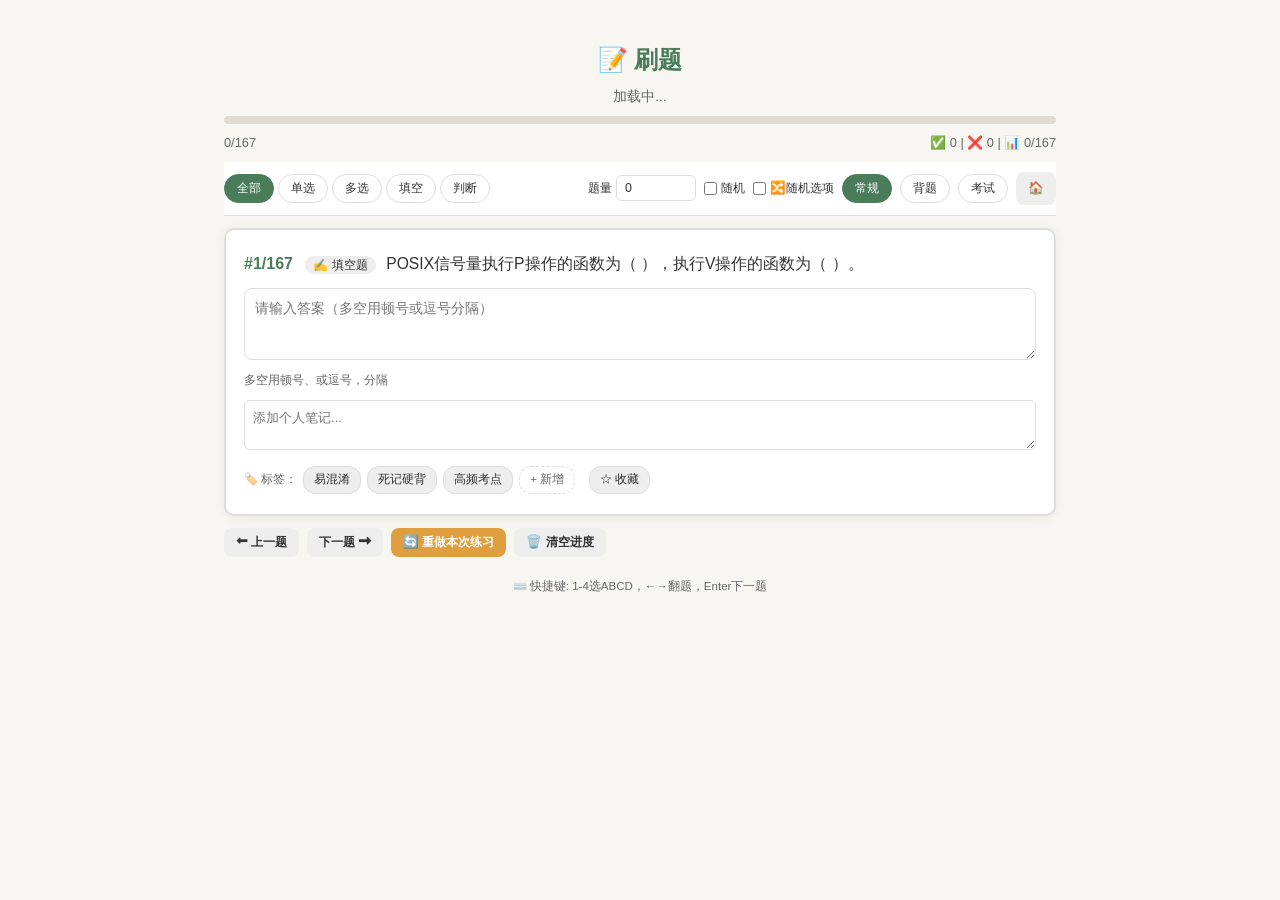
==== commit 30a28a03: "更新收藏以及修复错题训练" ====
--- a/exam.html
+++ b/exam.html
@@ -42,6 +42,8 @@
         <button class="eq-mode-tab" data-mode="review">背题</button>
         <button class="eq-mode-tab" data-mode="exam">考试</button>
         <a href="index.html" class="eq-btn eq-btn-secondary eq-btn-sm">🏠</a>
+        <a href="#" class="eq-btn eq-btn-warn eq-btn-sm" id="eqBtnBackWrong" style="display:none;">📕 返回错题本</a>
+        <a href="#" class="eq-btn eq-btn-warn eq-btn-sm" id="eqBtnBackCollect" style="display:none;">⭐ 返回收藏夹</a>
       </div>
     </div>
     <!-- 答题卡缩略图 -->
--- a/css/style.css
+++ b/css/style.css
@@ -76,8 +76,8 @@
 .eq-q-id{font-size:.8rem;color:var(--text2)}
 .eq-q-index{font-weight:600;color:var(--primary);margin-right:8px}
 .eq-q-type{font-size:.75rem;background:var(--btn-bg);padding:2px 8px;border-radius:10px;margin-right:6px}
-.eq-q-text{font-size:.98rem;font-weight:500;line-height:1.7;word-break:break-word}
-.eq-q-title{font-size:.98rem;font-weight:500;margin-bottom:10px;line-height:1.7;word-break:break-word}
+.eq-q-text{font-size:.98rem;font-weight:500;line-height:1.7;word-break:break-word;white-space:pre-wrap}
+.eq-q-title{font-size:.98rem;font-weight:500;margin-bottom:10px;line-height:1.7;word-break:break-word;white-space:pre-wrap}
 .eq-q-img-wrap{text-align:center;margin-bottom:10px}
 .eq-q-img-wrap img{max-width:100%;max-height:350px;border-radius:6px;border:1px solid var(--border)}
 /* ====== options list (eq- prefixed) ====== */
@@ -230,7 +230,7 @@
 .q-header{display:flex;justify-content:space-between;align-items:center;margin-bottom:10px}
 .q-badge{font-size:.72rem;background:var(--primary-light);color:var(--primary);padding:2px 10px;border-radius:10px;font-weight:600}
 .q-id{font-size:.8rem;color:var(--text2)}
-.q-title{font-size:.98rem;font-weight:500;margin-bottom:10px;line-height:1.7;word-break:break-word}
+.q-title{font-size:.98rem;font-weight:500;margin-bottom:10px;line-height:1.7;word-break:break-word;white-space:pre-wrap}
 .q-img-wrap{text-align:center;margin-bottom:10px}
 .q-img-wrap img{max-width:100%;max-height:350px;border-radius:6px;border:1px solid var(--border)}
 .options-list{list-style:none;display:flex;flex-direction:column;gap:7px;margin-bottom:12px}
--- a/css/mobile.css
+++ b/css/mobile.css
@@ -24,7 +24,7 @@
   .eq-dark-toggle, .dark-toggle{bottom:14px;right:14px;width:40px;height:40px}
   .eq-filter-group, .filter-group{flex-wrap:wrap}
   .eq-type-btn, .eq-mode-tab, .filter-btn{padding:4px 10px;font-size:.72rem}
-  .eq-q-title, .q-title{font-size:.88rem}
+  .eq-q-title, .q-title{font-size:.88rem;white-space:pre-wrap}
   .eq-wrong-item, .wrong-item{flex-direction:column;align-items:flex-start;gap:4px}
   .eq-wi-title, .wrong-item .wi-title{white-space:normal}
 }
